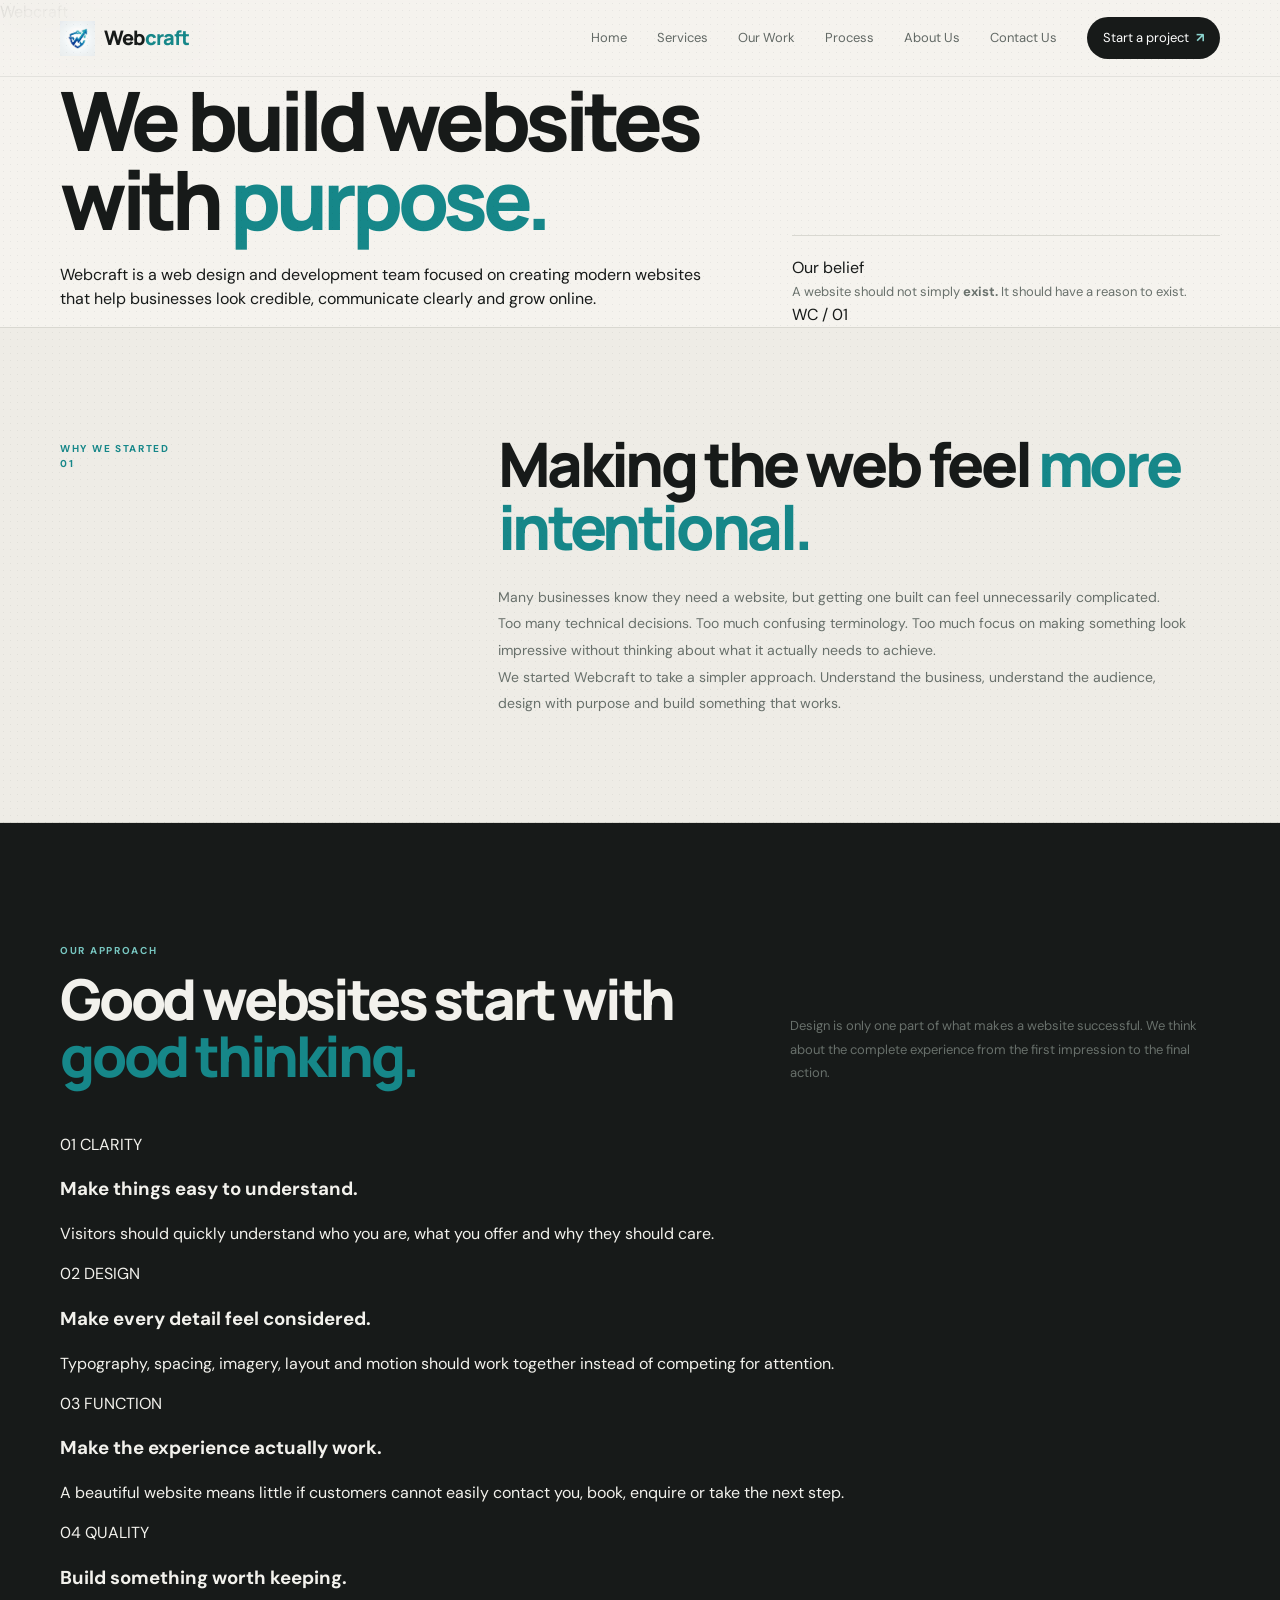
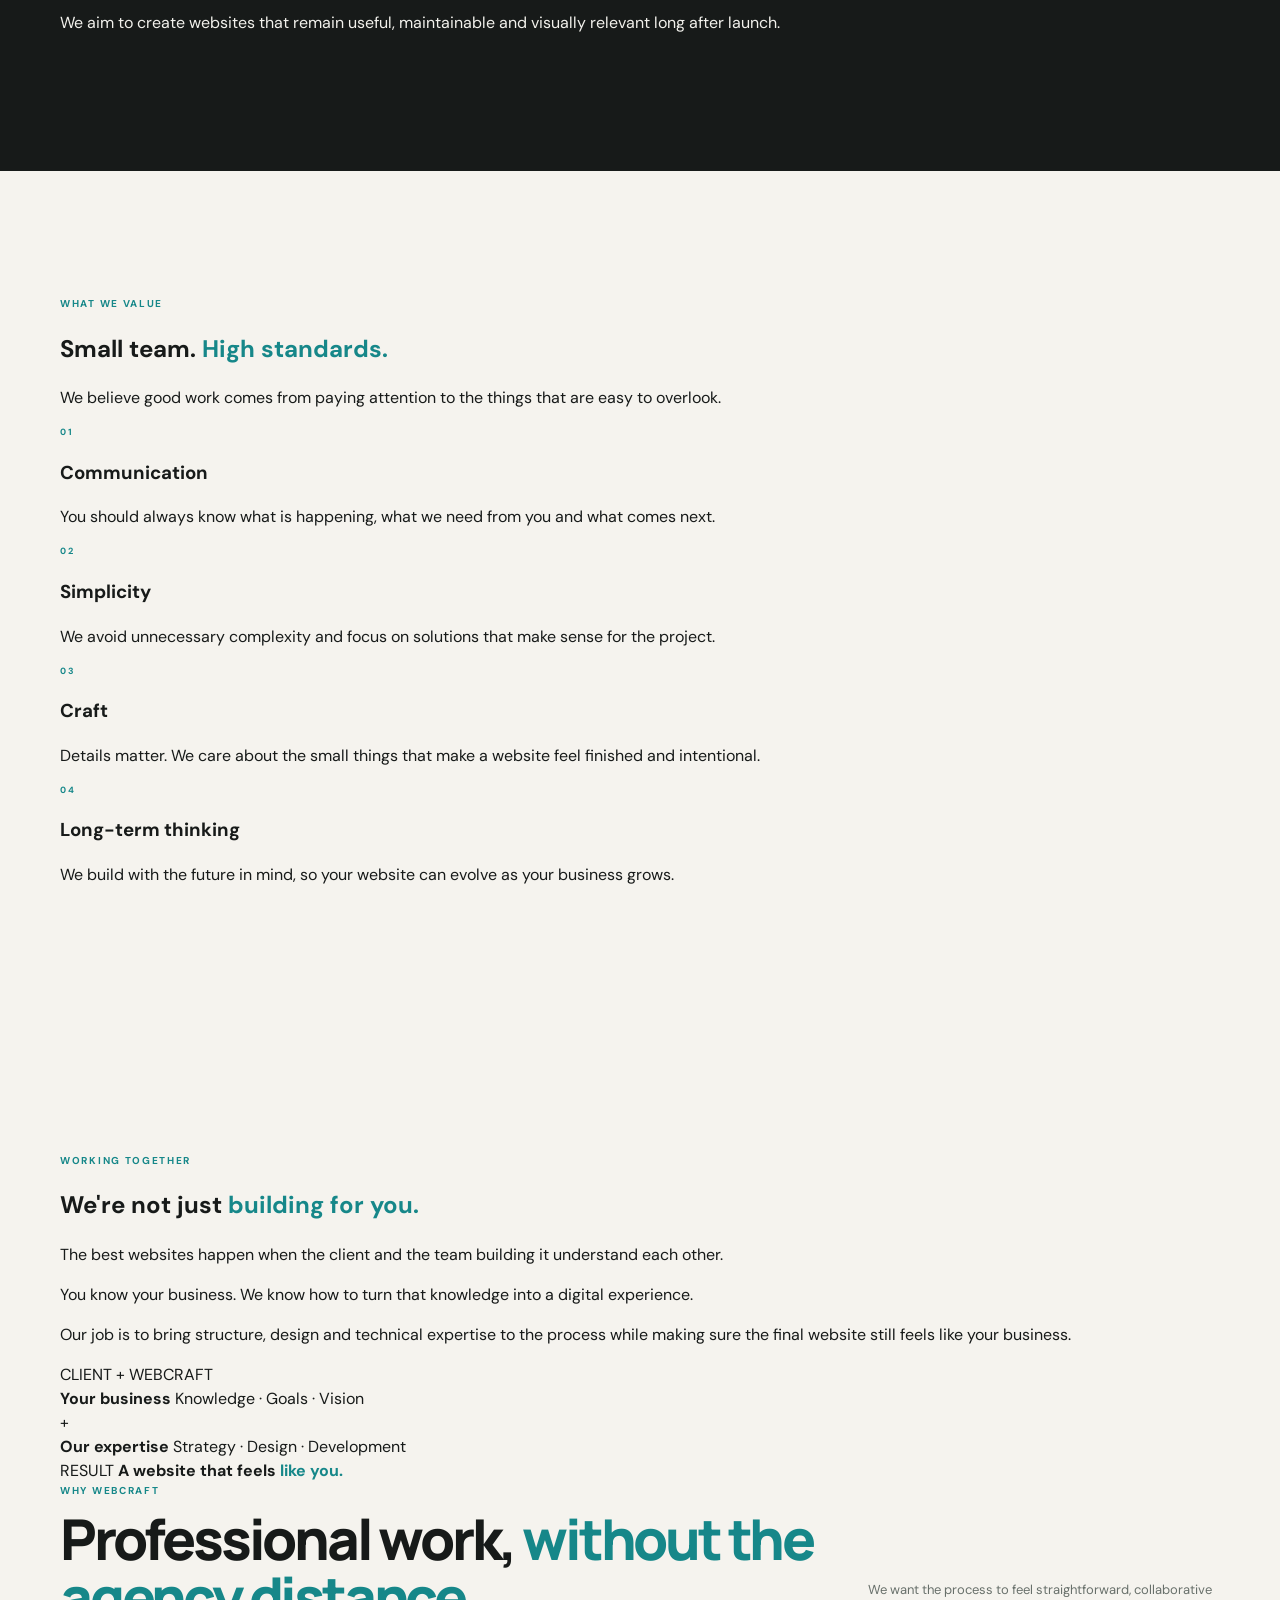
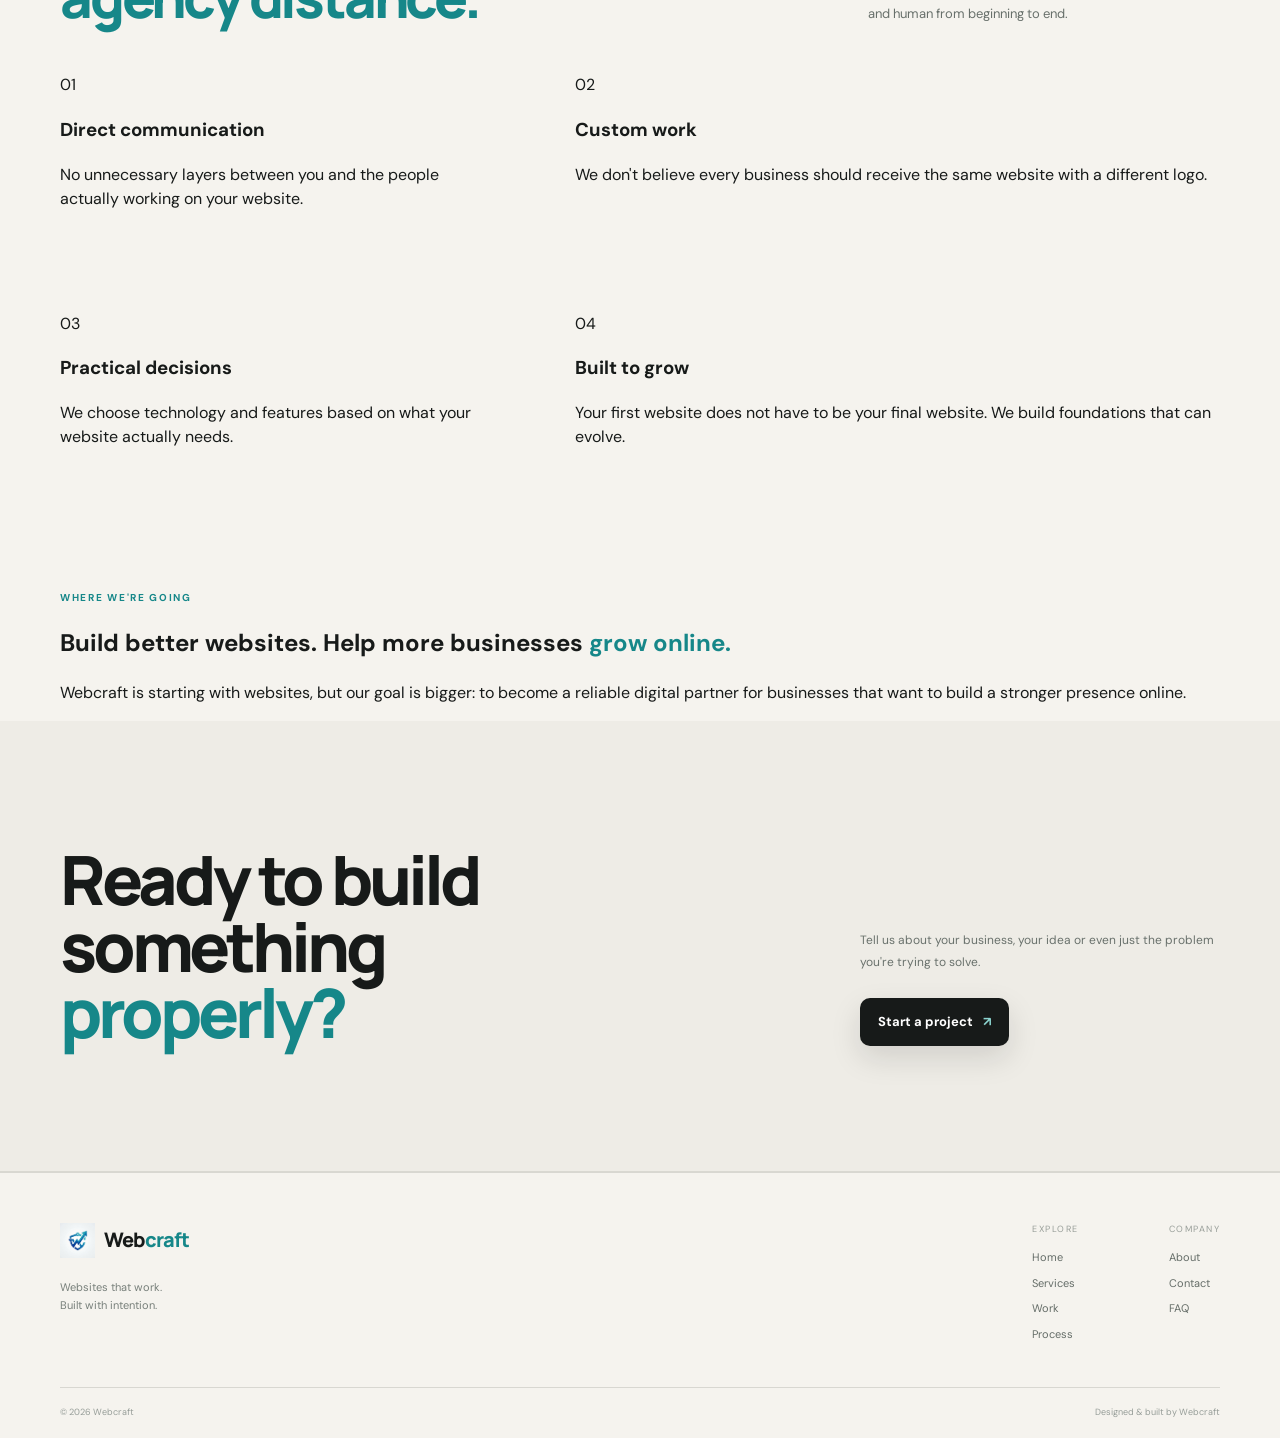
==== pages/about/about.html @ 021c6e33 "Update website pages" ====
<!DOCTYPE html>
<html lang="en">

<head>
  <meta charset="UTF-8">

  <meta
    name="viewport"
    content="width=device-width, initial-scale=1.0"
  >

  <meta
    name="description"
    content="Learn about Webcraft — a web design and development team creating modern, thoughtful and effective websites for businesses and brands."
  >
  <!-- Google tag (gtag.js) -->
<script async src="https://www.googletagmanager.com/gtag/js?id=G-W0EY0KVNQ7"></script>
<script>
  window.dataLayer = window.dataLayer || [];
  function gtag(){dataLayer.push(arguments);}
  gtag('js', new Date());

  gtag('config', 'G-W0EY0KVNQ7');
</script>

  <title>About — Webcraft</title>

  <!-- Fonts -->
  <link rel="preconnect" href="https://fonts.googleapis.com">
  <link rel="preconnect" href="https://fonts.gstatic.com" crossorigin>

  <link
    href="https://fonts.googleapis.com/css2?family=DM+Sans:wght@400;500;600;700&family=Manrope:wght@600;700;800&display=swap"
    rel="stylesheet"
  >

  <!-- Shared styles -->
  <link rel="stylesheet" href="/../css/styles.css">

  <!-- Page styles -->
  <link rel="stylesheet" href="/../css/pages.css">
  <link rel="stylesheet" href="/../css/styles.css">
  <link rel="stylesheet" href="/../css/about.css">

</head>


<body>


  <!-- =====================================================
       LOADER
  ====================================================== -->

  <div
    class="site-loader"
    id="loader"
    aria-hidden="true"
  >

    <div class="loader-grid" aria-hidden="true">
      <i></i>
      <i></i>
      <i></i>
      <i></i>
      <i></i>
      <i></i>
      <i></i>
      <i></i>
      <i></i>
    </div>

    <div class="loader-brand">
      <span>Webcraft</span>
    </div>

  </div>


  <!-- =====================================================
       NAVIGATION
  ====================================================== -->

  <header class="nav-wrap">

    <nav
      class="nav container"
      aria-label="Main navigation"
    >

      <a
        href="/../index.html"
        class="brand"
        aria-label="Webcraft home"
      >

        <img
          src="/../assets/logo/logo.png"
          alt=""
        >

        <span>
          Web<span>craft</span>
        </span>

      </a>


      <button
        class="menu-toggle"
        type="button"
        aria-label="Open navigation"
        aria-expanded="false"
        aria-controls="navLinks"
      >

        <span></span>
        <span></span>
        <span></span>

      </button>


      <div
        class="nav-links"
        id="navLinks"
      >

        <a href="/../index.html">
          Home
        </a>

        <a href="/../pages/services/services.html">
          Services
        </a>

        <a href="/../pages/work/work.html">
          Our Work
        </a>

        <a href="/../pages/process/process.html">
          Process
        </a>

        <a
          href="/../pages/about/about.html"
          aria-current="page"
        >
          About Us
        </a>
        
        <a href="/../pages/contact/contact.html">
          Contact Us
        </a>
        <a
          href="/../pages/contact/contact.html"
          class="nav-cta"
        >
          Start a project <b>↗</b>
        </a>

      </div>

    </nav>

  </header>


  <main>


    <!-- ===================================================
         ABOUT HERO
    ==================================================== -->

    <section class="about-page-hero">

      <div class="container about-hero-grid">


        <div class="about-hero-copy reveal">

          <span class="eyebrow">
            <span></span>
            About Webcraft
          </span>

          <h1>
            We build websites
            with <em>purpose.</em>
          </h1>

          <p>
            Webcraft is a web design and development team focused
            on creating modern websites that help businesses look
            credible, communicate clearly and grow online.
          </p>

        </div>


        <div class="about-hero-side reveal">

          <span class="about-side-label">
            Our belief
          </span>

          <p>
            A website should not simply
            <strong>exist.</strong>
            It should have a reason to exist.
          </p>

          <span class="about-side-mark">
            WC / 01
          </span>

        </div>

      </div>

    </section>


    <!-- ===================================================
         INTRODUCTION
    ==================================================== -->

    <section class="about-intro">

      <div class="container about-intro-grid">


        <div class="about-intro-label reveal">

          <span class="section-kicker">
            Why we started
          </span>

          <span class="about-intro-number">
            01
          </span>

        </div>


        <div class="about-intro-content reveal">

          <h2>
            Making the web feel
            <em>more intentional.</em>
          </h2>

          <p>
            Many businesses know they need a website, but getting
            one built can feel unnecessarily complicated.
          </p>

          <p>
            Too many technical decisions. Too much confusing
            terminology. Too much focus on making something look
            impressive without thinking about what it actually
            needs to achieve.
          </p>

          <p>
            We started Webcraft to take a simpler approach.
            Understand the business, understand the audience,
            design with purpose and build something that works.
          </p>

        </div>

      </div>

    </section>


    <!-- ===================================================
         APPROACH
    ==================================================== -->

    <section class="about-approach section">

      <div class="container">


        <div class="section-heading reveal">

          <div>

            <span class="section-kicker">
              Our approach
            </span>

            <h2>
              Good websites
              start with <em>good thinking.</em>
            </h2>

          </div>

          <p>
            Design is only one part of what makes a website
            successful. We think about the complete experience
            from the first impression to the final action.
          </p>

        </div>


        <div class="about-principles">


          <!-- PRINCIPLE 01 -->

          <article class="about-principle reveal">

            <div class="about-principle-top">

              <span>
                01
              </span>

              <span>
                CLARITY
              </span>

            </div>

            <h3>
              Make things easy to understand.
            </h3>

            <p>
              Visitors should quickly understand who you are,
              what you offer and why they should care.
            </p>

          </article>


          <!-- PRINCIPLE 02 -->

          <article class="about-principle reveal">

            <div class="about-principle-top">

              <span>
                02
              </span>

              <span>
                DESIGN
              </span>

            </div>

            <h3>
              Make every detail feel considered.
            </h3>

            <p>
              Typography, spacing, imagery, layout and motion
              should work together instead of competing for attention.
            </p>

          </article>


          <!-- PRINCIPLE 03 -->

          <article class="about-principle reveal">

            <div class="about-principle-top">

              <span>
                03
              </span>

              <span>
                FUNCTION
              </span>

            </div>

            <h3>
              Make the experience actually work.
            </h3>

            <p>
              A beautiful website means little if customers
              cannot easily contact you, book, enquire or take
              the next step.
            </p>

          </article>


          <!-- PRINCIPLE 04 -->

          <article class="about-principle reveal">

            <div class="about-principle-top">

              <span>
                04
              </span>

              <span>
                QUALITY
              </span>

            </div>

            <h3>
              Build something worth keeping.
            </h3>

            <p>
              We aim to create websites that remain useful,
              maintainable and visually relevant long after launch.
            </p>

          </article>


        </div>

      </div>

    </section>


    <!-- ===================================================
         WHAT WE VALUE
    ==================================================== -->

    <section class="about-values">

      <div class="container">


        <div class="about-values-header reveal">

          <span class="section-kicker">
            What we value
          </span>

          <h2>
            Small team.
            <em>High standards.</em>
          </h2>

          <p>
            We believe good work comes from paying attention
            to the things that are easy to overlook.
          </p>

        </div>


        <div class="about-values-list">


          <article class="about-value reveal">

            <span class="about-value-number">
              01
            </span>

            <div>

              <h3>
                Communication
              </h3>

              <p>
                You should always know what is happening,
                what we need from you and what comes next.
              </p>

            </div>

          </article>


          <article class="about-value reveal">

            <span class="about-value-number">
              02
            </span>

            <div>

              <h3>
                Simplicity
              </h3>

              <p>
                We avoid unnecessary complexity and focus on
                solutions that make sense for the project.
              </p>

            </div>

          </article>


          <article class="about-value reveal">

            <span class="about-value-number">
              03
            </span>

            <div>

              <h3>
                Craft
              </h3>

              <p>
                Details matter. We care about the small things
                that make a website feel finished and intentional.
              </p>

            </div>

          </article>


          <article class="about-value reveal">

            <span class="about-value-number">
              04
            </span>

            <div>

              <h3>
                Long-term thinking
              </h3>

              <p>
                We build with the future in mind, so your website
                can evolve as your business grows.
              </p>

            </div>

          </article>


        </div>

      </div>

    </section>


    <!-- ===================================================
         HOW WE WORK TOGETHER
    ==================================================== -->

    <section class="about-collaboration section">

      <div class="container">


        <div class="about-collaboration-grid">


          <div class="about-collaboration-copy reveal">

            <span class="section-kicker">
              Working together
            </span>

            <h2>
              We're not just
              <em>building for you.</em>
            </h2>

            <p>
              The best websites happen when the client and the
              team building it understand each other.
            </p>

            <p>
              You know your business. We know how to turn that
              knowledge into a digital experience.
            </p>

            <p>
              Our job is to bring structure, design and technical
              expertise to the process while making sure the
              final website still feels like your business.
            </p>

          </div>


          <div class="about-collaboration-card reveal">

            <span class="about-card-label">
              CLIENT + WEBCRAFT
            </span>

            <div class="collaboration-diagram">

              <div class="collaboration-node">
                <strong>
                  Your
                  business
                </strong>

                <span>
                  Knowledge · Goals · Vision
                </span>
              </div>


              <div class="collaboration-line">
                <span>+</span>
              </div>


              <div class="collaboration-node">
                <strong>
                  Our
                  expertise
                </strong>

                <span>
                  Strategy · Design · Development
                </span>
              </div>

            </div>


            <div class="collaboration-result">

              <span>
                RESULT
              </span>

              <strong>
                A website that feels
                <em>like you.</em>
              </strong>

            </div>

          </div>

        </div>

      </div>

    </section>


    <!-- ===================================================
         WHY WEBCRAFT
    ==================================================== -->

    <section class="about-why">

      <div class="container">


        <div class="section-heading reveal">

          <div>

            <span class="section-kicker">
              Why Webcraft
            </span>

            <h2>
              Professional work,
              <em>without the agency distance.</em>
            </h2>

          </div>

          <p>
            We want the process to feel straightforward,
            collaborative and human from beginning to end.
          </p>

        </div>


        <div class="about-difference-grid">


          <article class="difference-card reveal">

            <span>
              01
            </span>

            <h3>
              Direct communication
            </h3>

            <p>
              No unnecessary layers between you and the people
              actually working on your website.
            </p>

          </article>


          <article class="difference-card reveal">

            <span>
              02
            </span>

            <h3>
              Custom work
            </h3>

            <p>
              We don't believe every business should receive
              the same website with a different logo.
            </p>

          </article>


          <article class="difference-card reveal">

            <span>
              03
            </span>

            <h3>
              Practical decisions
            </h3>

            <p>
              We choose technology and features based on what
              your website actually needs.
            </p>

          </article>


          <article class="difference-card reveal">

            <span>
              04
            </span>

            <h3>
              Built to grow
            </h3>

            <p>
              Your first website does not have to be your final
              website. We build foundations that can evolve.
            </p>

          </article>


        </div>

      </div>

    </section>


    <!-- ===================================================
         VISION
    ==================================================== -->

    <section class="about-vision section">

      <div class="container about-vision-inner reveal">

        <span class="section-kicker">
          Where we're going
        </span>

        <h2>
          Build better websites.
          Help more businesses
          <em>grow online.</em>
        </h2>

        <p>
          Webcraft is starting with websites, but our goal is
          bigger: to become a reliable digital partner for
          businesses that want to build a stronger presence online.
        </p>

      </div>

    </section>


    <!-- ===================================================
         CTA
    ==================================================== -->

    <section class="page-cta">

      <div class="container page-cta-inner">


        <h2 class="reveal">
          Ready to build something
          <em>properly?</em>
        </h2>


        <div class="page-cta-copy reveal">

          <p>
            Tell us about your business, your idea or even
            just the problem you're trying to solve.
          </p>

          <a
            href="/../pages/contact/contact.html"
            class="btn btn-dark magnetic"
          >
            Start a project
            <span>↗</span>
          </a>

        </div>

      </div>

    </section>


  </main>


  <!-- =====================================================
       FOOTER
  ====================================================== -->

  <footer class="footer">

    <div class="container">


      <div class="footer-main">


        <div>

          <a
            href="/../index.html"
            class="brand"
          >

            <img
              src="/../assets/logo/logo.png"
              alt=""
            >

            <span>
              Web<span>craft</span>
            </span>

          </a>

          <p>
            Websites that work.
            <br>
            Built with intention.
          </p>

        </div>


        <div class="footer-links">


          <div>

            <span>
              Explore
            </span>

            <a href="/../index.html">
              Home
            </a>

            <a href="/../pages/services/services.html">
              Services
            </a>

            <a href="/../pages/work/work.html">
              Work
            </a>

            <a href="/../pages/process/process.html">
              Process
            </a>

          </div>


          <div>

            <span>
              Company
            </span>

            <a
              href="/../pages/about/about.html"
            >
              About
            </a>

            <a
              href="/../pages/contact/contact.html"
            >
              Contact
            </a>

            <a
              href="/../pages/faq/faq.html"
            >
              FAQ
            </a>

          </div>


        </div>

      </div>


      <div class="footer-bottom">

        <span>
          © <span id="year"></span> Webcraft
        </span>

        <span>
          Designed & built by Webcraft
        </span>

      </div>

    </div>

  </footer>


  <!-- =====================================================
       JAVASCRIPT
  ====================================================== -->

  <script src="/../js/main.js"></script>
   <!-- Cloudflare Web Analytics --><script type='module' src='https://static.cloudflareinsights.com/beacon.min.js' data-cf-beacon='{"token": "63a4262f47704f2aa8d74ef2e0de4230"}'></script><!-- End Cloudflare Web Analytics -->

</body>

</html>
---- css/styles.css ----
/* =========================================================
   WEBCRAFT
   Global + Homepage Styles
   ========================================================= */


/* =========================================================
   DESIGN TOKENS
========================================================= */

:root {
  --bg: #f5f3ee;
  --bg-soft: #eeece6;

  --surface: #ffffff;
  --surface-soft: #faf9f6;

  --ink: #171a19;
  --ink-soft: #4f5753;

  --muted: #737b76;
  --muted-light: #929994;

  --line: #d9d8d1;
  --line-dark: #3f4642;

  --accent: #168789;
  --accent-light: #8bd4cf;
  --accent-soft: #eaf5f3;

  --danger: #b44848;

  --radius-sm: 8px;
  --radius-md: 14px;
  --radius-lg: 20px;

  --shadow-sm:
    0 8px 25px rgba(23, 26, 25, 0.06);

  --shadow-md:
    0 20px 55px rgba(23, 26, 25, 0.09);

  --shadow-lg:
    0 30px 90px rgba(23, 26, 25, 0.15);

  --container: 1160px;
  --nav-height: 76px;
}


/* =========================================================
   RESET
========================================================= */

*,
*::before,
*::after {
  box-sizing: border-box;
}

html {
  scroll-behavior: smooth;
  scroll-padding-top: 90px;
}

body {
  min-height: 100vh;
  margin: 0;

  overflow-x: hidden;

  background: var(--bg);
  color: var(--ink);

  font-family: "DM Sans", sans-serif;
  line-height: 1.5;
}

body::before {
  content: "";

  position: fixed;
  inset: 0;

  z-index: 999;

  pointer-events: none;

  opacity: 0.06;

  background-image:
    radial-gradient(
      var(--ink) 0.5px,
      transparent 0.5px
    );

  background-size: 7px 7px;
}

img {
  display: block;
  max-width: 100%;
}

button,
input,
textarea,
select {
  font: inherit;
}

button {
  color: inherit;
}

a {
  color: inherit;
}

::selection {
  background: var(--accent);
  color: #ffffff;
}


/* =========================================================
   ACCESSIBILITY
========================================================= */

:focus-visible {
  outline: 2px solid var(--accent);
  outline-offset: 3px;
}

@media (prefers-reduced-motion: reduce) {
  html {
    scroll-behavior: auto;
  }

  *,
  *::before,
  *::after {
    animation-duration: 0.01ms !important;
    animation-iteration-count: 1 !important;
    transition-duration: 0.01ms !important;
    scroll-behavior: auto !important;
  }

  .reveal {
    opacity: 1 !important;
    transform: none !important;
  }
}


/* =========================================================
   GLOBAL UTILITIES
========================================================= */

.container {
  width: min(
    var(--container),
    calc(100% - 48px)
  );

  margin-inline: auto;
}

.section {
  padding-top: 125px;
}

.section-kicker,
.micro-label {
  display: block;

  font-size: 10px;
  font-weight: 700;
  letter-spacing: 1.7px;

  text-transform: uppercase;
}

.section-kicker,
.micro-label {
  color: var(--accent);
}

em {
  color: var(--accent);
  font-style: normal;
}


/* =========================================================
   BRAND
========================================================= */

.brand {
  display: inline-flex;
  align-items: center;

  gap: 9px;

  color: var(--ink);

  text-decoration: none;

  font-family: "Manrope", sans-serif;
  font-size: 20px;
  font-weight: 800;

  letter-spacing: -0.8px;
}

.brand img {
  width: 35px;
  height: 35px;

  object-fit: contain;
}

.brand > span > span {
  color: var(--accent);
}


/* =========================================================
   BUTTONS
========================================================= */

.btn {
  display: inline-flex;
  align-items: center;
  justify-content: center;

  gap: 10px;

  min-height: 48px;

  padding: 13px 18px;

  border: 0;
  border-radius: 10px;

  text-decoration: none;

  font-size: 13px;
  font-weight: 700;

  cursor: pointer;

  transition:
    transform 0.2s ease,
    box-shadow 0.2s ease,
    background-color 0.2s ease,
    opacity 0.2s ease;
}

.btn span {
  color: var(--accent-light);
}

.btn-dark {
  background: var(--ink);
  color: #ffffff;

  box-shadow:
    0 12px 30px rgba(23, 26, 25, 0.13);
}

.btn-dark:hover {
  transform: translateY(-2px);

  box-shadow:
    0 17px 35px rgba(23, 26, 25, 0.18);
}

.btn-dark:active {
  transform: translateY(0);
}

.btn:disabled {
  opacity: 0.65;
  cursor: wait;
}


/* =========================================================
   TEXT LINK
========================================================= */

.text-link {
  display: inline-flex;
  align-items: center;

  color: #454b48;

  text-decoration: none;

  font-size: 13px;
  font-weight: 600;

  border-bottom:
    1px solid #bbbdb7;

  padding-bottom: 4px;

  transition:
    color 0.2s ease,
    border-color 0.2s ease;
}

.text-link:hover {
  color: var(--accent);

  border-color:
    var(--accent);
}

.text-link span {
  margin-left: 7px;
}


/* =========================================================
   NAVIGATION
========================================================= */

.nav-wrap {
  position: fixed;

  top: 0;
  left: 0;

  z-index: 100;

  width: 100%;

  background:
    rgba(245, 243, 238, 0.86);

  border-bottom:
    1px solid rgba(23, 26, 25, 0.08);

  backdrop-filter: blur(18px);
  -webkit-backdrop-filter: blur(18px);
}

.nav {
  height: var(--nav-height);

  display: flex;
  align-items: center;
  justify-content: space-between;
}

.nav-links {
  display: flex;
  align-items: center;

  gap: 30px;
}

.nav-links a {
  position: relative;

  color: #626965;

  text-decoration: none;

  font-size: 13px;

  transition:
    color 0.2s ease;
}

.nav-links a:not(.nav-cta)::after {
  content: "";

  position: absolute;

  left: 0;
  bottom: -5px;

  width: 0;
  height: 1px;

  background: var(--accent);

  transition:
    width 0.2s ease;
}

.nav-links a:not(.nav-cta):hover {
  color: var(--ink);
}

.nav-links a:not(.nav-cta):hover::after {
  width: 100%;
}

.nav-cta {
  padding: 11px 16px;

  border-radius: 999px;

  background: var(--ink);
  color: #ffffff !important;
}

.nav-cta b {
  margin-left: 4px;

  color: var(--accent-light);
}


/* =========================================================
   MOBILE MENU
========================================================= */

.menu-toggle {
  display: none;

  width: 42px;
  height: 42px;

  padding: 0;

  border:
    1px solid var(--line);

  border-radius: 9px;

  background: transparent;

  cursor: pointer;
}

.menu-toggle span {
  display: block;

  width: 20px;
  height: 2px;

  margin: 5px auto;

  background: var(--ink);

  transition:
    transform 0.2s ease,
    opacity 0.2s ease;
}


/* =========================================================
   HOMEPAGE HERO
========================================================= */

.hero {
  min-height: 790px;

  padding-top: 155px;
  padding-bottom: 95px;

  display: grid;

  grid-template-columns:
    1.04fr 0.96fr;

  align-items: center;

  gap: 80px;
}


/* =========================================================
   HERO COPY
========================================================= */

.eyebrow {
  display: inline-flex;
  align-items: center;

  gap: 9px;

  padding: 8px 11px;

  border:
    1px solid #d8d6cf;

  border-radius: 999px;

  color: #69706c;

  font-size: 10px;
  font-weight: 700;
  letter-spacing: 1.2px;

  text-transform: uppercase;
}

.eyebrow > span {
  width: 6px;
  height: 6px;

  flex: 0 0 auto;

  border-radius: 50%;

  background: var(--accent);

  box-shadow:
    0 0 0 4px
    rgba(22, 135, 137, 0.08);
}

.hero h1 {
  max-width: 760px;

  margin: 23px 0;

  font-family: "Manrope", sans-serif;

  font-size:
    clamp(48px, 6.1vw, 79px);

  font-weight: 800;

  line-height: 0.98;

  letter-spacing: -5px;
}

.hero-text {
  max-width: 620px;

  margin: 0;

  color: #606864;

  font-size: 16px;

  line-height: 1.8;
}

.hero-actions {
  display: flex;
  align-items: center;

  gap: 24px;

  margin-top: 31px;
}

.hero-meta {
  display: flex;
  flex-wrap: wrap;

  gap: 25px;

  margin-top: 45px;

  padding-top: 17px;

  border-top:
    1px solid var(--line);

  color: #767d78;

  font-size: 10px;
}

.hero-meta b {
  margin-right: 5px;

  color: var(--accent);
}


/* =========================================================
   HOMEPAGE HERO VISUAL
========================================================= */

.hero-tool {
  position: relative;
}

.tool-window {
  overflow: hidden;

  background: var(--surface);

  border:
    1px solid #dadbd6;

  border-radius:
    var(--radius-lg);

  box-shadow:
    var(--shadow-lg);
}

.window-bar {
  height: 44px;

  display: grid;

  grid-template-columns:
    1fr 2fr 1fr;

  align-items: center;

  padding: 0 16px;

  border-bottom:
    1px solid #e5e5e1;

  color: #929994;

  font-size: 9px;
  letter-spacing: 1.3px;

  text-transform: uppercase;
}

.window-bar > span:nth-child(2) {
  text-align: center;
}

.window-bar > span:last-child {
  text-align: right;
}

.window-dots {
  display: flex;

  gap: 5px;
}

.window-dots i {
  width: 6px;
  height: 6px;

  border-radius: 50%;

  background: #d5d7d2;
}

.tool-body {
  padding: 34px;
}

.tool-intro h2 {
  margin: 12px 0 9px;

  font-family: "Manrope", sans-serif;

  font-size: 32px;
  font-weight: 700;

  line-height: 1.02;

  letter-spacing: -1.6px;
}

.tool-intro p {
  max-width: 360px;

  margin: 0;

  color: var(--muted);

  font-size: 12px;
}

.goal-grid {
  display: grid;

  grid-template-columns:
    1fr 1fr;

  gap: 9px;

  margin-top: 27px;
}

.goal {
  position: relative;

  min-height: 100px;

  padding: 14px;

  text-align: left;

  background:
    var(--surface-soft);

  border:
    1px solid #e2e2dc;

  border-radius: 10px;

  cursor: pointer;

  transition:
    transform 0.2s ease,
    border-color 0.2s ease,
    background-color 0.2s ease;
}

.goal:hover {
  transform: translateY(-2px);

  border-color:
    #9dc5c2;
}

.goal.active {
  background:
    var(--accent-soft);

  border-color:
    #71b7b2;
}

.goal span,
.goal small {
  display: block;

  color: #8b938e;

  font-size: 9px;
}

.goal strong {
  display: block;

  margin: 10px 0 3px;

  font-size: 12px;
}

.goal.active strong {
  color: #116f71;
}

.tool-footer {
  display: flex;
  align-items: center;
  justify-content: space-between;

  gap: 20px;

  margin-top: 18px;

  padding-top: 17px;

  border-top:
    1px solid #e5e5e1;

  color: #727a75;

  font-size: 10px;
}

.tool-footer a {
  color: var(--ink);

  text-decoration: none;

  font-weight: 700;

  transition:
    color 0.2s ease;
}

.tool-footer a:hover {
  color: var(--accent);
}

.hero-note {
  position: absolute;

  right: -35px;
  bottom: 38px;

  padding: 10px 13px;

  background: var(--ink);
  color: #e8e9e4;

  border-radius: 9px;

  font-size: 10px;

  box-shadow:
    0 12px 25px
    rgba(0, 0, 0, 0.13);
}

.hero-note span {
  color: var(--accent-light);
}


/* =========================================================
   PROOF STRIP
========================================================= */

.proof-strip {
  border-block:
    1px solid #deddd7;

  background:
    var(--bg-soft);
}

.proof-inner {
  min-height: 54px;

  display: flex;
  align-items: center;
  justify-content: space-between;

  gap: 20px;

  color: #777e79;

  font-size: 9px;
  letter-spacing: 1.5px;

  text-transform: uppercase;
}

.proof-inner span:first-child {
  color: var(--ink);
  font-weight: 700;
}


/* =========================================================
   SECTION HEADINGS
========================================================= */

.section-heading {
  display: flex;
  align-items: end;
  justify-content: space-between;

  gap: 50px;

  margin-bottom: 48px;
}

.section-heading h2 {
  margin: 12px 0 0;

  font-family: "Manrope", sans-serif;

  font-size:
    clamp(37px, 4.4vw, 57px);

  font-weight: 800;

  line-height: 1.02;

  letter-spacing: -3.2px;
}

.section-heading > p {
  max-width: 430px;

  margin: 0;

  color: #68706b;

  font-size: 13px;

  line-height: 1.8;
}


/* =========================================================
   SERVICES PREVIEW
========================================================= */

.service-list {
  border-top:
    1px solid #d7d7d0;
}

.service-row {
  display: grid;

  grid-template-columns:
    65px 1fr 30px;

  align-items: center;

  gap: 20px;

  padding: 26px 4px;

  border-bottom:
    1px solid #d7d7d0;

  color: inherit;

  text-decoration: none;

  transition:
    padding 0.25s ease,
    background-color 0.25s ease;
}

.service-row:hover {
  padding-left: 13px;

  background:
    rgba(255, 255, 255, 0.4);
}

.service-index {
  color: var(--accent);

  font-size: 10px;
}

.service-row h3 {
  margin: 0 0 4px;

  font-family: "Manrope", sans-serif;

  font-size: 21px;
  font-weight: 700;

  letter-spacing: -0.5px;
}

.service-row p {
  margin: 0;

  color: #747b77;

  font-size: 12px;
}

.service-arrow {
  color: #7c8580;

  font-size: 18px;

  transition:
    transform 0.2s ease,
    color 0.2s ease;
}

.service-row:hover .service-arrow {
  transform:
    translate(3px, -3px);

  color: var(--accent);
}


/* =========================================================
   WORK PREVIEW
========================================================= */

.work-section {
  margin-top: 120px;

  padding: 120px 0;

  background: var(--ink);

  color: #f2f1ec;
}

.work-section .section-kicker {
  color: #78c7c1;
}

.work-section .section-heading > p {
  color: #9ba29e;
}

.portfolio-grid {
  display: grid;

  grid-template-columns:
    1.25fr 1fr;

  gap: 42px 18px;
}

.case-card {
  min-width: 0;
}

.case-card.featured {
  grid-row: span 2;
}

.case-visual {
  position: relative;

  height: 390px;

  overflow: hidden;

  display: block;

  border-radius: 15px;

  text-decoration: none;
}

.featured .case-visual {
  height: 610px;
}

.case-top {
  position: absolute;

  top: 17px;
  left: 18px;
  right: 18px;

  z-index: 2;

  display: flex;
  justify-content: space-between;

  font-size: 8px;
  letter-spacing: 1.5px;
}


/* =========================================================
   NORTHSTAR VISUAL
========================================================= */

.visual-paper {
  position: relative;

  background: #dfe5df;

  color: #1d2925;
}

.paper-layout {
  position: absolute;

  inset:
    65px 45px 35px;

  display: grid;

  grid-template-columns:
    65px 1fr;

  overflow: hidden;

  background: #f7f7f2;

  box-shadow:
    0 18px 40px
    rgba(0, 0, 0, 0.12);
}

.paper-sidebar {
  margin: 25px 20px;

  border-right:
    1px solid #cdd2cc;

  background:
    repeating-linear-gradient(
      to bottom,
      #d0d6d0 0 2px,
      transparent 2px 22px
    );
}

.paper-main {
  padding: 35px;
}

.paper-main small {
  color: #78837c;

  font-size: 8px;

  letter-spacing: 1.2px;
}

.paper-main h3 {
  margin: 18px 0;

  font-family: "Manrope", sans-serif;

  font-size: 52px;
  font-weight: 700;

  line-height: 0.9;

  letter-spacing: -3px;
}

.paper-main h3 i {
  color: #238b88;

  font-style: normal;
}

.paper-button {
  width: 85px;
  height: 25px;

  border-radius: 4px;

  background: #1d2925;
}


/* =========================================================
   FORMA VISUAL
========================================================= */

.visual-forma {
  position: relative;

  background: #e4ded3;

  color: #292725;
}

.forma-word {
  position: absolute;

  left: 30px;
  bottom: 38px;

  font-family: "Manrope", sans-serif;

  font-size: 55px;
  font-weight: 800;

  line-height: 0.82;

  letter-spacing: -4px;
}

.forma-word i {
  color: #7a7369;

  font-family: Georgia, serif;

  font-size: 42px;
  font-weight: 400;
}

.forma-line {
  position: absolute;

  left: 30px;
  right: 30px;
  top: 48%;

  height: 1px;

  background: #938b80;
}


/* =========================================================
   FORM VISUAL
========================================================= */

.visual-form {
  position: relative;

  background: #ddd8cf;

  color: #252925;
}

.product {
  position: absolute;

  width: 145px;
  height: 220px;

  left: 50%;
  top: 50%;

  transform:
    translate(-50%, -50%)
    rotate(7deg);

  border-radius:
    72px 72px 23px 23px;

  background: #263c37;

  box-shadow:
    20px 25px 45px
    rgba(0, 0, 0, 0.18);
}

.form-copy {
  position: absolute;

  left: 25px;
  bottom: 23px;

  font-size: 11px;

  letter-spacing: 2px;
}

.form-copy b {
  color: #3c7069;

  letter-spacing: 0;
}


/* =========================================================
   CASE INFORMATION
========================================================= */

.case-info {
  display: flex;
  align-items: center;
  justify-content: space-between;

  gap: 20px;

  padding: 13px 2px;
}

.case-info h3 {
  margin: 0 0 3px;

  font-family: "Manrope", sans-serif;

  font-size: 14px;
  font-weight: 700;
}

.case-info p {
  margin: 0;

  color: #8f9893;

  font-size: 10px;
}

.case-open {
  flex: 0 0 auto;

  padding: 0 0 3px;

  border: 0;

  border-bottom:
    1px solid #59615d;

  background: transparent;

  color: #cbd1ce;

  text-decoration: none;

  font-size: 10px;

  cursor: pointer;

  transition:
    color 0.2s ease,
    border-color 0.2s ease;
}

.case-open:hover {
  color: #ffffff;

  border-color:
    var(--accent);
}

.case-open span {
  margin-left: 6px;

  color: #7ac7c1;
}


/* =========================================================
   PROCESS PREVIEW
========================================================= */

.process {
  border-top:
    1px solid #d7d7d0;
}

.process-item {
  display: block;

  padding: 0 3px;

  border-bottom:
    1px solid #d7d7d0;

  color: inherit;

  text-decoration: none;

  transition:
    background-color 0.2s ease,
    padding-left 0.2s ease;
}

.process-item:hover {
  padding-left: 10px;

  background:
    rgba(255, 255, 255, 0.35);
}

.process-row {
  display: grid;

  grid-template-columns:
    65px 1fr 30px;

  align-items: center;

  padding: 24px 0;
}

.process-row span {
  color: var(--accent);

  font-size: 10px;
}

.process-row strong {
  font-family: "Manrope", sans-serif;

  font-size: 20px;
  font-weight: 700;
}

.process-row i {
  color: #858c87;

  font-size: 19px;

  font-style: normal;

  transition:
    transform 0.2s ease,
    color 0.2s ease;
}

.process-item:hover .process-row i {
  transform:
    translate(3px, -3px);

  color: var(--accent);
}


/* =========================================================
   ABOUT PREVIEW
========================================================= */

.about-section {
  margin-top: 120px;

  padding: 120px 0;

  background:
    var(--bg-soft);
}

.about-grid {
  display: grid;

  grid-template-columns:
    0.75fr 1.25fr;

  gap: 85px;

  align-items: start;
}

.about-statement {
  padding-top: 14px;

  border-top:
    1px solid #c9c9c1;
}

.about-statement > span {
  color: #7a817c;

  font-size: 9px;

  letter-spacing: 1.5px;
}

.about-statement strong {
  display: block;

  margin-top: 35px;

  font-family: "Manrope", sans-serif;

  font-size:
    clamp(48px, 5.2vw, 70px);

  font-weight: 800;

  line-height: 0.9;

  letter-spacing: -4px;
}

.about-statement em {
  color: var(--accent);
}

.about-copy h2 {
  margin: 13px 0 20px;

  font-family: "Manrope", sans-serif;

  font-size:
    clamp(37px, 4vw, 52px);

  font-weight: 800;

  line-height: 1.04;

  letter-spacing: -2.7px;
}

.about-copy > p {
  max-width: 670px;

  color: #626a65;

  font-size: 13px;

  line-height: 1.8;
}

.about-points {
  display: grid;

  grid-template-columns:
    1fr 1fr;

  gap: 11px;

  margin-top: 30px;
}

.about-points span {
  padding: 12px;

  border:
    1px solid #d0d0c9;

  border-radius: 7px;

  background:
    rgba(255, 255, 255, 0.35);

  color: #525b56;

  font-size: 11px;
}


/* =========================================================
   CONTACT CTA
========================================================= */

.contact-section {
  padding-bottom: 125px;
}

.contact-card {
  display: grid;

  grid-template-columns:
    0.9fr 1.1fr;

  gap: 70px;

  padding: 55px;

  background:
    var(--surface);

  border:
    1px solid #d6d6cf;

  border-radius: 18px;

  box-shadow:
    var(--shadow-md);
}

.contact-copy h2 {
  margin: 14px 0 19px;

  font-family: "Manrope", sans-serif;

  font-size:
    clamp(39px, 4.6vw, 58px);

  font-weight: 800;

  line-height: 1;

  letter-spacing: -3px;
}

.contact-copy > p {
  color: #737b76;

  font-size: 13px;

  line-height: 1.7;
}


/* =========================================================
   FOOTER
========================================================= */

.footer {
  padding-top: 50px;

  border-top:
    1px solid #d8d7d1;
}

.footer-main {
  display: flex;

  justify-content: space-between;

  gap: 60px;

  padding-bottom: 45px;
}

.footer-main p {
  margin-top: 14px;

  color: #777f7a;

  font-size: 11px;

  line-height: 1.6;
}

.footer-links {
  display: flex;

  gap: 90px;
}

.footer-links > div {
  display: flex;

  flex-direction: column;

  gap: 9px;
}

.footer-links > div > span {
  margin-bottom: 4px;

  color: #989e99;

  font-size: 9px;

  letter-spacing: 1.5px;

  text-transform: uppercase;
}

.footer-links a,
.footer-links button {
  padding: 0;

  border: 0;

  background: transparent;

  color: #656d68;

  text-decoration: none;

  font-family:
    "DM Sans", sans-serif;

  font-size: 11px;

  text-align: left;

  cursor: pointer;

  transition:
    color 0.2s ease;
}

.footer-links a:hover,
.footer-links button:hover {
  color: var(--accent);
}

.footer-bottom {
  display: flex;

  justify-content: space-between;

  gap: 20px;

  padding: 18px 0;

  border-top:
    1px solid #d8d7d1;

  color: #969d98;

  font-size: 9px;
}


/* =========================================================
   SCROLL REVEAL
========================================================= */

.reveal {
  opacity: 0;

  transform:
    translateY(18px);

  transition:
    opacity 0.65s ease,
    transform 0.65s ease;
}

.reveal.visible {
  opacity: 1;

  transform: none;
}


/* =========================================================
   TABLET
========================================================= */

@media (max-width: 900px) {

  /* HERO */

  .hero {
    grid-template-columns: 1fr;

    padding-top: 125px;

    gap: 55px;
  }

  .hero-tool {
    width: 100%;

    max-width: 680px;
  }

  .hero-note {
    right: 10px;
  }


  /* WORK */

  .portfolio-grid {
    grid-template-columns: 1fr;
  }

  .case-card.featured {
    grid-row: auto;
  }

  .featured .case-visual,
  .case-visual {
    height: 440px;
  }


  /* ABOUT */

  .about-grid {
    grid-template-columns: 1fr;

    gap: 55px;
  }

  .about-statement strong {
    margin-top: 25px;
  }


  /* CONTACT */

  .contact-card {
    grid-template-columns: 1fr;

    gap: 45px;

    padding: 38px;
  }
}


/* =========================================================
   MOBILE
========================================================= */

@media (max-width: 700px) {

  .container {
    width:
      calc(100% - 32px);
  }


  /* NAVIGATION */

  .nav {
    height: 68px;
  }

  .menu-toggle {
    display: block;
  }

  .nav-links {
    position: absolute;

    top: 67px;
    left: 16px;
    right: 16px;

    display: flex;

    flex-direction: column;

    align-items: stretch;

    gap: 3px;

    padding: 12px;

    background: #ffffff;

    border:
      1px solid #dddcd6;

    border-radius: 13px;

    box-shadow:
      0 20px 45px
      rgba(0, 0, 0, 0.12);

    opacity: 0;

    visibility: hidden;

    transform:
      translateY(-7px);

    transition:
      opacity 0.2s ease,
      visibility 0.2s ease,
      transform 0.2s ease;
  }

  .nav-links.open {
    opacity: 1;

    visibility: visible;

    transform: none;
  }

  .nav-links a {
    padding: 10px;
  }

  .nav-cta {
    margin-top: 5px;

    text-align: center;
  }


  /* HERO */

  .hero {
    min-height: auto;

    padding-top: 110px;
    padding-bottom: 70px;
  }

  .hero h1 {
    margin-top: 20px;

    font-size: 46px;

    letter-spacing: -3px;
  }

  .hero-text {
    font-size: 14px;
  }

  .hero-actions {
    flex-direction: column;

    align-items: flex-start;

    gap: 18px;
  }

  .hero-meta {
    gap: 11px;
  }

  .hero-note {
    right: 5px;

    bottom: 24px;

    font-size: 9px;
  }


  /* HERO TOOL */

  .tool-body {
    padding: 23px;
  }

  .tool-intro h2 {
    font-size: 28px;
  }

  .goal-grid {
    grid-template-columns: 1fr;
  }


  /* PROOF */

  .proof-inner {
    justify-content: flex-start;

    overflow-x: auto;

    padding-block: 15px;

    white-space: nowrap;

    scrollbar-width: none;
  }

  .proof-inner::-webkit-scrollbar {
    display: none;
  }


  /* SECTIONS */

  .section {
    padding-top: 90px;
  }

  .section-heading {
    flex-direction: column;

    align-items: flex-start;

    gap: 25px;
  }

  .section-heading h2 {
    letter-spacing: -2px;
  }

  .section-heading > p {
    font-size: 12px;
  }


  /* SERVICES */

  .service-row {
    grid-template-columns:
      35px 1fr 20px;

    gap: 12px;

    padding-block: 22px;
  }

  .service-row h3 {
    font-size: 18px;
  }

  .service-row p {
    font-size: 11px;

    line-height: 1.6;
  }


  /* WORK */

  .work-section {
    margin-top: 80px;

    padding: 90px 0;
  }

  .featured .case-visual,
  .case-visual {
    height: 360px;
  }

  .paper-layout {
    inset:
      60px 22px 22px;
  }

  .paper-main {
    padding: 25px;
  }

  .paper-main h3 {
    font-size: 39px;
  }

  .forma-word {
    font-size: 43px;

    letter-spacing: -3px;
  }

  .forma-word i {
    font-size: 34px;
  }


  /* PROCESS */

  .process-row {
    grid-template-columns:
      40px 1fr 25px;
  }

  .process-row strong {
    font-size: 18px;
  }


  /* ABOUT */

  .about-section {
    margin-top: 80px;

    padding: 90px 0;
  }

  .about-points {
    grid-template-columns: 1fr;
  }

  .about-copy h2 {
    letter-spacing: -2px;
  }


  /* CONTACT */

  .contact-section {
    padding-bottom: 90px;
  }

  .contact-card {
    padding: 25px;

    border-radius: 14px;
  }

  .contact-copy h2 {
    letter-spacing: -2px;
  }


  /* FOOTER */

  .footer-main {
    flex-direction: column;

    gap: 35px;
  }

  .footer-links {
    gap: 55px;
  }

  .footer-bottom {
    flex-direction: column;

    gap: 8px;
  }
}


/* =========================================================
   SMALL PHONES
========================================================= */

@media (max-width: 420px) {

  .container {
    width:
      calc(100% - 24px);
  }

  .brand {
    font-size: 18px;
  }

  .brand img {
    width: 31px;
    height: 31px;
  }

  .hero h1 {
    font-size: 40px;

    letter-spacing: -2.5px;
  }

  .eyebrow {
    font-size: 8px;
  }

  .tool-body {
    padding: 19px;
  }

  .goal {
    min-height: 90px;
  }

  .section-heading h2 {
    font-size: 35px;
  }

  .featured .case-visual,
  .case-visual {
    height: 320px;
  }

  .paper-main h3 {
    font-size: 34px;
  }

  .product {
    width: 115px;
    height: 180px;
  }

  .contact-card {
    padding: 20px;
  }

  .footer-links {
    gap: 35px;
  }
}
---- css/pages.css ----
/* =========================================================
WEBCRAFT
Dedicated Page Styles
Services / Work / Process / About / Contact
========================================================= */



/* =========================================================
   WEBCRAFT
   PROCESS PAGE
   Page-specific styles
========================================================= */


/* =========================================================
   PROCESS HERO
========================================================= */

.process-hero {
  min-height: 720px;
}

.process-hero .page-hero-inner {
  align-items: end;
}

.process-hero .page-hero-copy h1 {
  max-width: 780px;
}


/* =========================================================
   PROCESS MAIN SECTION
========================================================= */

.process-main-section {
  padding-bottom: 125px;
}


/* =========================================================
   PROCESS TIMELINE
========================================================= */

.process-timeline {
  position: relative;

  border-top:
    1px solid #d7d7d0;
}


/* =========================================================
   PROCESS STAGE
========================================================= */

.process-stage {
  position: relative;

  display: grid;

  grid-template-columns:
    85px minmax(0, 1fr) 190px;

  gap: 45px;

  padding: 55px 5px;

  border-bottom:
    1px solid #d7d7d0;

  transition:
    background-color 0.25s ease,
    padding-left 0.25s ease,
    padding-right 0.25s ease;
}

.process-stage:hover {
  padding-left: 18px;
  padding-right: 18px;

  background:
    rgba(255, 255, 255, 0.42);
}


/* =========================================================
   STAGE NUMBER
========================================================= */

.process-stage-number {
  position: relative;

  padding-top: 4px;
}

.process-stage-number span {
  display: inline-flex;

  align-items: center;
  justify-content: center;

  width: 43px;
  height: 43px;

  border:
    1px solid #cfd0c9;

  border-radius: 50%;

  color: var(--accent);

  font-size: 10px;
  font-weight: 700;

  transition:
    background-color 0.25s ease,
    border-color 0.25s ease,
    color 0.25s ease;
}

.process-stage:hover .process-stage-number span {
  border-color:
    var(--accent);

  background:
    var(--accent);

  color:
    #ffffff;
}


/* =========================================================
   STAGE CONTENT
========================================================= */

.process-stage-content {
  min-width: 0;
}

.process-stage-kicker {
  display: block;

  margin-bottom: 13px;

  color: var(--accent);

  font-size: 9px;
  font-weight: 700;

  letter-spacing: 1.7px;

  text-transform: uppercase;
}

.process-stage-content h3 {
  max-width: 620px;

  margin: 0;

  font-family:
    "Manrope",
    sans-serif;

  font-size:
    clamp(27px, 3vw, 39px);

  font-weight: 800;

  line-height: 1.05;

  letter-spacing: -1.8px;
}

.process-stage-content > p {
  max-width: 610px;

  margin: 17px 0 0;

  color: #68706b;

  font-size: 13px;

  line-height: 1.8;
}


/* =========================================================
   STAGE LIST
========================================================= */

.process-stage-list {
  display: flex;

  flex-wrap: wrap;

  gap: 7px;

  margin-top: 27px;
}

.process-stage-list span {
  padding: 8px 10px;

  border:
    1px solid #d3d4cd;

  border-radius: 6px;

  background:
    rgba(255, 255, 255, 0.35);

  color: #626a65;

  font-size: 9px;

  transition:
    border-color 0.2s ease,
    background-color 0.2s ease;
}

.process-stage:hover .process-stage-list span {
  border-color:
    #bfc9c5;

  background:
    rgba(255, 255, 255, 0.7);
}


/* =========================================================
   STAGE SIDE INFORMATION
========================================================= */

.process-stage-side {
  align-self: start;

  padding-top: 6px;

  border-top:
    1px solid #d0d0c9;
}

.process-stage-side span {
  display: block;

  margin-bottom: 8px;

  color: #969d98;

  font-size: 8px;
  font-weight: 700;

  letter-spacing: 1.5px;

  text-transform: uppercase;
}

.process-stage-side strong {
  display: block;

  color: #3e4642;

  font-family:
    "Manrope",
    sans-serif;

  font-size: 13px;

  font-weight: 700;
}


/* =========================================================
   CLIENT SECTION
========================================================= */

.process-client-section {
  margin-top: 0;
}

.process-client-grid {
  display: grid;

  grid-template-columns:
    repeat(3, 1fr);

  gap: 12px;
}

.process-client-card {
  min-height: 250px;

  padding: 28px;

  border:
    1px solid #d0d0c9;

  border-radius: 12px;

  background:
    rgba(255, 255, 255, 0.32);

  transition:
    transform 0.25s ease,
    background-color 0.25s ease,
    border-color 0.25s ease,
    box-shadow 0.25s ease;
}

.process-client-card:hover {
  transform:
    translateY(-4px);

  border-color:
    #b9c4c0;

  background:
    rgba(255, 255, 255, 0.72);

  box-shadow:
    0 15px 35px
    rgba(23, 26, 25, 0.06);
}

.process-client-card > span {
  display: inline-flex;

  align-items: center;
  justify-content: center;

  width: 31px;
  height: 31px;

  border:
    1px solid #c8cbc5;

  border-radius: 50%;

  color: var(--accent);

  font-size: 8px;
  font-weight: 700;
}

.process-client-card h3 {
  margin: 38px 0 11px;

  font-family:
    "Manrope",
    sans-serif;

  font-size: 20px;

  font-weight: 700;

  line-height: 1.15;

  letter-spacing: -0.7px;
}

.process-client-card p {
  margin: 0;

  color: #707873;

  font-size: 11px;

  line-height: 1.75;
}


/* =========================================================
   EXPECT SECTION
========================================================= */

.process-expect {
  display: grid;

  grid-template-columns:
    0.9fr 1.1fr;

  gap: 90px;

  align-items: start;

  padding:
    65px 0;

  border-top:
    1px solid #d7d7d0;

  border-bottom:
    1px solid #d7d7d0;
}

.process-expect-copy h2 {
  max-width: 500px;

  margin: 13px 0 20px;

  font-family:
    "Manrope",
    sans-serif;

  font-size:
    clamp(40px, 4.5vw, 57px);

  font-weight: 800;

  line-height: 1;

  letter-spacing: -3px;
}

.process-expect-copy > p {
  max-width: 480px;

  margin: 0;

  color: #69716c;

  font-size: 13px;

  line-height: 1.8;
}


/* =========================================================
   EXPECT POINTS
========================================================= */

.process-expect-points {
  border-top:
    1px solid #d7d7d0;
}

.process-expect-point {
  display: grid;

  grid-template-columns:
    35px 1fr;

  gap: 17px;

  align-items: start;

  padding: 21px 0;

  border-bottom:
    1px solid #d7d7d0;
}

.process-expect-point > span {
  display: inline-flex;

  align-items: center;
  justify-content: center;

  width: 27px;
  height: 27px;

  border-radius: 50%;

  background:
    var(--accent-soft);

  color:
    var(--accent);

  font-size: 11px;
  font-weight: 700;
}

.process-expect-point strong {
  display: block;

  margin-bottom: 4px;

  font-family:
    "Manrope",
    sans-serif;

  font-size: 14px;

  font-weight: 700;
}

.process-expect-point p {
  margin: 0;

  color: #7b837e;

  font-size: 10px;

  line-height: 1.6;
}


/* =========================================================
   PROCESS CTA REFINEMENT
========================================================= */

.process-hero + .page-intro {
  border-top:
    1px solid #deddd7;
}


/* =========================================================
   TABLET
========================================================= */

@media (max-width: 900px) {

  .process-hero {
    min-height: auto;
  }

  .process-stage {
    grid-template-columns:
      65px minmax(0, 1fr);

    gap: 30px;

    padding: 45px 4px;
  }

  .process-stage-side {
    grid-column: 2;

    width: 100%;

    max-width: 250px;

    margin-top: 5px;
  }

  .process-client-grid {
    grid-template-columns:
      1fr 1fr;
  }

  .process-client-card:last-child {
    grid-column:
      span 2;
  }

  .process-expect {
    grid-template-columns:
      1fr;

    gap: 55px;
  }

}


/* =========================================================
   MOBILE
========================================================= */

@media (max-width: 700px) {

  .process-main-section {
    padding-bottom: 90px;
  }


  /* STAGES */

  .process-stage {
    grid-template-columns:
      42px minmax(0, 1fr);

    gap: 18px;

    padding:
      35px 2px;
  }

  .process-stage:hover {
    padding-left: 8px;
    padding-right: 8px;
  }

  .process-stage-number span {
    width: 34px;
    height: 34px;

    font-size: 9px;
  }

  .process-stage-kicker {
    margin-bottom: 10px;

    font-size: 8px;
  }

  .process-stage-content h3 {
    font-size: 25px;

    letter-spacing: -1.2px;
  }

  .process-stage-content > p {
    margin-top: 13px;

    font-size: 11px;

    line-height: 1.7;
  }

  .process-stage-list {
    margin-top: 20px;
  }

  .process-stage-list span {
    padding: 7px 8px;

    font-size: 8px;
  }

  .process-stage-side {
    grid-column: 2;

    padding-top: 11px;
  }


  /* CLIENT SECTION */

  .process-client-grid {
    grid-template-columns: 1fr;

    gap: 10px;
  }

  .process-client-card {
    min-height: auto;

    padding: 23px;
  }

  .process-client-card:last-child {
    grid-column: auto;
  }

  .process-client-card h3 {
    margin-top: 28px;

    font-size: 18px;
  }


  /* EXPECT */

  .process-expect {
    gap: 40px;

    padding:
      50px 0;
  }

  .process-expect-copy h2 {
    font-size: 39px;

    letter-spacing: -2.3px;
  }

  .process-expect-copy > p {
    font-size: 11px;
  }

  .process-expect-point {
    grid-template-columns:
      30px 1fr;

    gap: 13px;

    padding: 18px 0;
  }

  .process-expect-point > span {
    width: 24px;
    height: 24px;

    font-size: 10px;
  }

  .process-expect-point strong {
    font-size: 12px;
  }

  .process-expect-point p {
    font-size: 9px;
  }

}


/* =========================================================
   SMALL PHONES
========================================================= */

@media (max-width: 420px) {

  .process-stage {
    grid-template-columns:
      35px minmax(0, 1fr);

    gap: 13px;
  }

  .process-stage-number span {
    width: 30px;
    height: 30px;

    font-size: 8px;
  }

  .process-stage-content h3 {
    font-size: 22px;
  }

  .process-stage-content > p {
    font-size: 10px;
  }

  .process-stage-list {
    gap: 5px;
  }

  .process-stage-list span {
    font-size: 7px;
  }

  .process-client-card {
    padding: 20px;
  }

  .process-expect-copy h2 {
    font-size: 35px;
  }

}
/* =========================================================
PAGE HERO
========================================================= */

.page-hero {
position: relative;

padding-top: 170px;
padding-bottom: 105px;

border-bottom: 1px solid var(--line);
}

.page-hero-inner {
display: grid;

grid-template-columns:
1.15fr 0.85fr;

align-items: end;

gap: 80px;
}

.page-hero-copy {
max-width: 760px;
}

.page-hero-copy h1 {
max-width: 760px;

margin: 25px 0 24px;

font-family: "Manrope", sans-serif;

font-size:
clamp(50px, 6vw, 78px);

font-weight: 800;

line-height: 0.98;

letter-spacing: -4.8px;
}

.page-hero-copy h1 em {
display: block;

color: var(--accent);

font-style: normal;
}

.page-hero-text {
max-width: 620px;

margin: 0;

color: var(--ink-soft);

font-size: 15px;

line-height: 1.8;
}

.page-hero-side {
max-width: 390px;

margin-left: auto;

padding-top: 15px;

border-top: 1px solid var(--line);
}

.page-hero-side > p {
margin: 0;

color: #69716c;

font-size: 12px;

line-height: 1.8;
}

.page-hero-meta {
display: grid;

grid-template-columns:
repeat(3, 1fr);

gap: 10px;

margin-top: 35px;

padding-top: 15px;

border-top: 1px solid var(--line);
}

.page-hero-meta span {
display: flex;

flex-direction: column;

gap: 5px;

color: var(--muted);

font-size: 9px;

text-transform: uppercase;

letter-spacing: 1px;
}

.page-hero-meta strong {
color: var(--accent);

font-size: 10px;
}

/* =========================================================
PAGE INTRO
========================================================= */

.page-intro {
padding-top: 115px;
}

.page-intro-grid {
display: grid;

grid-template-columns:
0.55fr 1.45fr;

gap: 90px;

padding-bottom: 115px;

border-bottom: 1px solid var(--line);
}

.page-intro-label {
padding-top: 8px;

color: var(--accent);

font-size: 10px;

font-weight: 700;

letter-spacing: 1.7px;

text-transform: uppercase;
}

.page-intro-content {
max-width: 760px;
}

.page-intro-content h2 {
margin: 0 0 25px;

font-family: "Manrope", sans-serif;

font-size:
clamp(38px, 4.8vw, 58px);

font-weight: 800;

line-height: 1.02;

letter-spacing: -3px;
}

.page-intro-content h2 em {
color: var(--accent);

font-style: normal;
}

.page-intro-content p {
max-width: 630px;

margin: 0;

color: #68706b;

font-size: 14px;

line-height: 1.85;
}

/* =========================================================
SERVICES LIST
========================================================= */

.services-main-section {
padding-bottom: 125px;
}

.services-page-list {
border-top: 1px solid #d5d5ce;
}

.services-page-item {
position: relative;

display: grid;

grid-template-columns:
65px minmax(0, 1.25fr) minmax(180px, 0.7fr) 35px;

align-items: center;

gap: 30px;

min-height: 145px;

padding: 28px 5px;

border-bottom: 1px solid #d5d5ce;

transition:
padding 0.25s ease,
background-color 0.25s ease,
border-color 0.25s ease;
}

.services-page-item::before {
content: "";

position: absolute;

left: 0;
top: 0;
bottom: 0;

width: 2px;

background: var(--accent);

transform: scaleY(0);

transform-origin: center;

transition:
transform 0.25s ease;
}

.services-page-item:hover {
padding-left: 18px;

background:
rgba(255, 255, 255, 0.45);
}

.services-page-item:hover::before {
transform: scaleY(1);
}

.services-page-number {
align-self: start;

padding-top: 4px;

color: var(--accent);

font-family: "Manrope", sans-serif;

font-size: 11px;

font-weight: 700;

letter-spacing: 0.5px;
}

.services-page-main h3 {
margin: 0 0 8px;

font-family: "Manrope", sans-serif;

font-size: 22px;

font-weight: 700;

letter-spacing: -0.7px;
}

.services-page-main p {
max-width: 510px;

margin: 0;

color: #747c77;

font-size: 12px;

line-height: 1.7;
}

.services-page-detail {
color: #8b928d;

font-size: 10px;

line-height: 1.7;
}

.services-page-arrow {
justify-self: end;

width: 31px;
height: 31px;

display: grid;

place-items: center;

border: 1px solid #d1d2cc;

border-radius: 50%;

color: #727a75;

font-size: 13px;

transition:
color 0.2s ease,
border-color 0.2s ease,
background-color 0.2s ease,
transform 0.2s ease;
}

.services-page-item:hover .services-page-arrow {
border-color: var(--accent);

background: var(--accent);

color: #ffffff;

transform:
translate(2px, -2px);
}

/* =========================================================
INCLUDED FEATURES
========================================================= */

.services-included-section {
padding-top: 0;

padding-bottom: 125px;
}

.feature-grid {
display: grid;

grid-template-columns:
repeat(3, 1fr);

gap: 12px;
}

.feature-card {
min-height: 230px;

padding: 25px;

background:
rgba(255, 255, 255, 0.45);

border: 1px solid #d7d7d0;

border-radius: 10px;

transition:
transform 0.25s ease,
background-color 0.25s ease,
border-color 0.25s ease,
box-shadow 0.25s ease;
}

.feature-card:hover {
transform: translateY(-4px);

background: #ffffff;

border-color: #c5cbc6;

box-shadow: var(--shadow-sm);
}

.feature-number {
display: block;

margin-bottom: 48px;

color: var(--accent);

font-size: 9px;

font-weight: 700;

letter-spacing: 1.4px;
}

.feature-card h3 {
margin: 0 0 9px;

font-family: "Manrope", sans-serif;

font-size: 19px;

font-weight: 700;

letter-spacing: -0.5px;
}

.feature-card p {
max-width: 330px;

margin: 0;

color: #747b76;

font-size: 11px;

line-height: 1.75;
}

/* =========================================================
DARK PROCESS SECTION
========================================================= */

.page-dark {
margin-top: 0;

padding:
120px 0;

background: var(--ink);

color: #f2f1ec;
}

.page-dark .section-heading {
margin-bottom: 55px;
}

.page-dark .section-heading h2 {
color: #f2f1ec;
}

.page-dark .section-heading > p {
color: #9ba29e;
}

.page-dark .section-kicker {
color: #78c7c1;
}

/* =========================================================
PROCESS LIST
========================================================= */

.process-page {
border-top:
1px solid #3b413e;
}

.process-page-item {
display: grid;

grid-template-columns:
65px minmax(0, 1fr) minmax(190px, 0.55fr);

align-items: center;

gap: 35px;

min-height: 150px;

padding: 27px 4px;

border-bottom:
1px solid #3b413e;

transition:
background-color 0.25s ease,
padding 0.25s ease;
}

.process-page-item:hover {
padding-left: 15px;

background:
rgba(255, 255, 255, 0.025);
}

.process-page-number {
color: #78c7c1;

font-size: 10px;

font-weight: 700;
}

.process-page-main h3 {
margin: 0 0 7px;

font-family: "Manrope", sans-serif;

font-size: 24px;

font-weight: 700;

letter-spacing: -0.7px;
}

.process-page-main p {
max-width: 560px;

margin: 0;

color: #969e99;

font-size: 12px;

line-height: 1.75;
}

.process-page-detail {
margin: 0;

color: #727a75;

font-size: 9px;

line-height: 1.7;

text-transform: uppercase;

letter-spacing: 1px;
}

/* =========================================================
PAGE CTA
========================================================= */

.page-cta {
padding:
125px 0;

background:
var(--bg-soft);

border-bottom:
1px solid var(--line);
}

.page-cta-inner {
display: grid;

grid-template-columns:
1.1fr 0.9fr;

align-items: end;

gap: 80px;
}

.page-cta h2 {
max-width: 760px;

margin: 0;

font-family: "Manrope", sans-serif;

font-size:
clamp(43px, 5.5vw, 68px);

font-weight: 800;

line-height: 0.98;

letter-spacing: -4px;
}

.page-cta h2 em {
color: var(--accent);

font-style: normal;
}

.page-cta-copy {
max-width: 360px;

margin-left: auto;
}

.page-cta-copy p {
margin: 0 0 25px;

color: #69716c;

font-size: 12px;

line-height: 1.8;
}

/* =========================================================
GENERIC PAGE ANIMATION
========================================================= */

.page-hero .reveal,
.page-intro .reveal,
.services-main-section .reveal,
.services-included-section .reveal,
.page-dark .reveal,
.page-cta .reveal {
will-change: transform, opacity;
}

/* =========================================================
TABLET
========================================================= */

@media (max-width: 900px) {

/* PAGE HERO */

.page-hero {
padding-top: 135px;

padding-bottom: 85px;

}

.page-hero-inner {
grid-template-columns: 1fr;


gap: 50px;


}

.page-hero-side {
margin-left: 0;


max-width: 620px;


}

/* INTRO */

.page-intro {
padding-top: 90px;
}

.page-intro-grid {
grid-template-columns: 1fr;


gap: 25px;

padding-bottom: 90px;


}

/* SERVICES */

.services-page-item {
grid-template-columns:
55px minmax(0, 1fr) 30px;


gap: 20px;


}

.services-page-detail {
display: none;
}

/* FEATURES */

.feature-grid {
grid-template-columns:
repeat(2, 1fr);
}

/* PROCESS */

.process-page-item {
grid-template-columns:
55px minmax(0, 1fr);


gap: 25px;


}

.process-page-detail {
grid-column: 2;


margin-top: -15px;


}

/* CTA */

.page-cta-inner {
grid-template-columns: 1fr;


gap: 45px;


}

.page-cta-copy {
margin-left: 0;
}
}

/* =========================================================
MOBILE
========================================================= */

@media (max-width: 700px) {

/* PAGE HERO */

.page-hero {
padding-top: 115px;


padding-bottom: 70px;


}

.page-hero-copy h1 {
margin-top: 20px;


font-size: 46px;

letter-spacing: -3px;


}

.page-hero-text {
font-size: 13px;
}

.page-hero-meta {
gap: 7px;
}

.page-hero-meta span {
font-size: 8px;
}

/* INTRO */

.page-intro {
padding-top: 75px;
}

.page-intro-grid {
gap: 20px;


padding-bottom: 75px;


}

.page-intro-content h2 {
font-size: 37px;


letter-spacing: -2px;


}

.page-intro-content p {
font-size: 12px;
}

/* SERVICES */

.services-main-section {
padding-bottom: 90px;
}

.services-page-item {
grid-template-columns:
35px minmax(0, 1fr) 27px;


gap: 12px;

min-height: 0;

padding: 25px 3px;


}

.services-page-item:hover {
padding-left: 10px;
}

.services-page-main h3 {
font-size: 18px;


letter-spacing: -0.4px;


}

.services-page-main p {
font-size: 11px;


line-height: 1.65;


}

.services-page-arrow {
width: 27px;
height: 27px;


font-size: 11px;


}

/* FEATURES */

.services-included-section {
padding-bottom: 90px;
}

.feature-grid {
grid-template-columns: 1fr;


gap: 9px;


}

.feature-card {
min-height: 205px;


padding: 22px;


}

.feature-number {
margin-bottom: 38px;
}

/* PROCESS */

.page-dark {
padding: 90px 0;
}

.process-page-item {
grid-template-columns:
38px minmax(0, 1fr);


gap: 15px;

min-height: 0;

padding: 25px 3px;


}

.process-page-main h3 {
font-size: 20px;
}

.process-page-main p {
font-size: 11px;
}

.process-page-detail {
grid-column: 2;


margin-top: -8px;

font-size: 8px;


}

/* CTA */

.page-cta {
padding: 90px 0;
}

.page-cta-inner {
gap: 35px;
}

.page-cta h2 {
font-size: 43px;


letter-spacing: -2.8px;


}

.page-cta-copy {
max-width: 100%;
}

.page-cta-copy p {
font-size: 11px;
}
}

/* =========================================================
SMALL PHONES
========================================================= */

@media (max-width: 420px) {

.page-hero-copy h1 {
font-size: 40px;


letter-spacing: -2.5px;


}

.page-hero-meta {
grid-template-columns:
1fr 1fr 1fr;
}

.page-intro-content h2 {
font-size: 34px;


letter-spacing: -1.8px;


}

.services-page-item {
grid-template-columns:
30px minmax(0, 1fr) 24px;


gap: 10px;


}

.services-page-main h3 {
font-size: 17px;
}

.services-page-main p {
font-size: 10px;
}

.feature-card {
min-height: 190px;
}

.page-cta h2 {
font-size: 37px;


letter-spacing: -2.3px;


}
}

/* =========================================================
ACCESSIBILITY
========================================================= */

@media (prefers-reduced-motion: reduce) {

.services-page-item,
.services-page-arrow,
.feature-card,
.process-page-item {
transition: none;
}

}
---- css/styles.css ----
/* =========================================================
   WEBCRAFT
   Global + Homepage Styles
   ========================================================= */


/* =========================================================
   DESIGN TOKENS
========================================================= */

:root {
  --bg: #f5f3ee;
  --bg-soft: #eeece6;

  --surface: #ffffff;
  --surface-soft: #faf9f6;

  --ink: #171a19;
  --ink-soft: #4f5753;

  --muted: #737b76;
  --muted-light: #929994;

  --line: #d9d8d1;
  --line-dark: #3f4642;

  --accent: #168789;
  --accent-light: #8bd4cf;
  --accent-soft: #eaf5f3;

  --danger: #b44848;

  --radius-sm: 8px;
  --radius-md: 14px;
  --radius-lg: 20px;

  --shadow-sm:
    0 8px 25px rgba(23, 26, 25, 0.06);

  --shadow-md:
    0 20px 55px rgba(23, 26, 25, 0.09);

  --shadow-lg:
    0 30px 90px rgba(23, 26, 25, 0.15);

  --container: 1160px;
  --nav-height: 76px;
}


/* =========================================================
   RESET
========================================================= */

*,
*::before,
*::after {
  box-sizing: border-box;
}

html {
  scroll-behavior: smooth;
  scroll-padding-top: 90px;
}

body {
  min-height: 100vh;
  margin: 0;

  overflow-x: hidden;

  background: var(--bg);
  color: var(--ink);

  font-family: "DM Sans", sans-serif;
  line-height: 1.5;
}

body::before {
  content: "";

  position: fixed;
  inset: 0;

  z-index: 999;

  pointer-events: none;

  opacity: 0.06;

  background-image:
    radial-gradient(
      var(--ink) 0.5px,
      transparent 0.5px
    );

  background-size: 7px 7px;
}

img {
  display: block;
  max-width: 100%;
}

button,
input,
textarea,
select {
  font: inherit;
}

button {
  color: inherit;
}

a {
  color: inherit;
}

::selection {
  background: var(--accent);
  color: #ffffff;
}


/* =========================================================
   ACCESSIBILITY
========================================================= */

:focus-visible {
  outline: 2px solid var(--accent);
  outline-offset: 3px;
}

@media (prefers-reduced-motion: reduce) {
  html {
    scroll-behavior: auto;
  }

  *,
  *::before,
  *::after {
    animation-duration: 0.01ms !important;
    animation-iteration-count: 1 !important;
    transition-duration: 0.01ms !important;
    scroll-behavior: auto !important;
  }

  .reveal {
    opacity: 1 !important;
    transform: none !important;
  }
}


/* =========================================================
   GLOBAL UTILITIES
========================================================= */

.container {
  width: min(
    var(--container),
    calc(100% - 48px)
  );

  margin-inline: auto;
}

.section {
  padding-top: 125px;
}

.section-kicker,
.micro-label {
  display: block;

  font-size: 10px;
  font-weight: 700;
  letter-spacing: 1.7px;

  text-transform: uppercase;
}

.section-kicker,
.micro-label {
  color: var(--accent);
}

em {
  color: var(--accent);
  font-style: normal;
}


/* =========================================================
   BRAND
========================================================= */

.brand {
  display: inline-flex;
  align-items: center;

  gap: 9px;

  color: var(--ink);

  text-decoration: none;

  font-family: "Manrope", sans-serif;
  font-size: 20px;
  font-weight: 800;

  letter-spacing: -0.8px;
}

.brand img {
  width: 35px;
  height: 35px;

  object-fit: contain;
}

.brand > span > span {
  color: var(--accent);
}


/* =========================================================
   BUTTONS
========================================================= */

.btn {
  display: inline-flex;
  align-items: center;
  justify-content: center;

  gap: 10px;

  min-height: 48px;

  padding: 13px 18px;

  border: 0;
  border-radius: 10px;

  text-decoration: none;

  font-size: 13px;
  font-weight: 700;

  cursor: pointer;

  transition:
    transform 0.2s ease,
    box-shadow 0.2s ease,
    background-color 0.2s ease,
    opacity 0.2s ease;
}

.btn span {
  color: var(--accent-light);
}

.btn-dark {
  background: var(--ink);
  color: #ffffff;

  box-shadow:
    0 12px 30px rgba(23, 26, 25, 0.13);
}

.btn-dark:hover {
  transform: translateY(-2px);

  box-shadow:
    0 17px 35px rgba(23, 26, 25, 0.18);
}

.btn-dark:active {
  transform: translateY(0);
}

.btn:disabled {
  opacity: 0.65;
  cursor: wait;
}


/* =========================================================
   TEXT LINK
========================================================= */

.text-link {
  display: inline-flex;
  align-items: center;

  color: #454b48;

  text-decoration: none;

  font-size: 13px;
  font-weight: 600;

  border-bottom:
    1px solid #bbbdb7;

  padding-bottom: 4px;

  transition:
    color 0.2s ease,
    border-color 0.2s ease;
}

.text-link:hover {
  color: var(--accent);

  border-color:
    var(--accent);
}

.text-link span {
  margin-left: 7px;
}


/* =========================================================
   NAVIGATION
========================================================= */

.nav-wrap {
  position: fixed;

  top: 0;
  left: 0;

  z-index: 100;

  width: 100%;

  background:
    rgba(245, 243, 238, 0.86);

  border-bottom:
    1px solid rgba(23, 26, 25, 0.08);

  backdrop-filter: blur(18px);
  -webkit-backdrop-filter: blur(18px);
}

.nav {
  height: var(--nav-height);

  display: flex;
  align-items: center;
  justify-content: space-between;
}

.nav-links {
  display: flex;
  align-items: center;

  gap: 30px;
}

.nav-links a {
  position: relative;

  color: #626965;

  text-decoration: none;

  font-size: 13px;

  transition:
    color 0.2s ease;
}

.nav-links a:not(.nav-cta)::after {
  content: "";

  position: absolute;

  left: 0;
  bottom: -5px;

  width: 0;
  height: 1px;

  background: var(--accent);

  transition:
    width 0.2s ease;
}

.nav-links a:not(.nav-cta):hover {
  color: var(--ink);
}

.nav-links a:not(.nav-cta):hover::after {
  width: 100%;
}

.nav-cta {
  padding: 11px 16px;

  border-radius: 999px;

  background: var(--ink);
  color: #ffffff !important;
}

.nav-cta b {
  margin-left: 4px;

  color: var(--accent-light);
}


/* =========================================================
   MOBILE MENU
========================================================= */

.menu-toggle {
  display: none;

  width: 42px;
  height: 42px;

  padding: 0;

  border:
    1px solid var(--line);

  border-radius: 9px;

  background: transparent;

  cursor: pointer;
}

.menu-toggle span {
  display: block;

  width: 20px;
  height: 2px;

  margin: 5px auto;

  background: var(--ink);

  transition:
    transform 0.2s ease,
    opacity 0.2s ease;
}


/* =========================================================
   HOMEPAGE HERO
========================================================= */

.hero {
  min-height: 790px;

  padding-top: 155px;
  padding-bottom: 95px;

  display: grid;

  grid-template-columns:
    1.04fr 0.96fr;

  align-items: center;

  gap: 80px;
}


/* =========================================================
   HERO COPY
========================================================= */

.eyebrow {
  display: inline-flex;
  align-items: center;

  gap: 9px;

  padding: 8px 11px;

  border:
    1px solid #d8d6cf;

  border-radius: 999px;

  color: #69706c;

  font-size: 10px;
  font-weight: 700;
  letter-spacing: 1.2px;

  text-transform: uppercase;
}

.eyebrow > span {
  width: 6px;
  height: 6px;

  flex: 0 0 auto;

  border-radius: 50%;

  background: var(--accent);

  box-shadow:
    0 0 0 4px
    rgba(22, 135, 137, 0.08);
}

.hero h1 {
  max-width: 760px;

  margin: 23px 0;

  font-family: "Manrope", sans-serif;

  font-size:
    clamp(48px, 6.1vw, 79px);

  font-weight: 800;

  line-height: 0.98;

  letter-spacing: -5px;
}

.hero-text {
  max-width: 620px;

  margin: 0;

  color: #606864;

  font-size: 16px;

  line-height: 1.8;
}

.hero-actions {
  display: flex;
  align-items: center;

  gap: 24px;

  margin-top: 31px;
}

.hero-meta {
  display: flex;
  flex-wrap: wrap;

  gap: 25px;

  margin-top: 45px;

  padding-top: 17px;

  border-top:
    1px solid var(--line);

  color: #767d78;

  font-size: 10px;
}

.hero-meta b {
  margin-right: 5px;

  color: var(--accent);
}


/* =========================================================
   HOMEPAGE HERO VISUAL
========================================================= */

.hero-tool {
  position: relative;
}

.tool-window {
  overflow: hidden;

  background: var(--surface);

  border:
    1px solid #dadbd6;

  border-radius:
    var(--radius-lg);

  box-shadow:
    var(--shadow-lg);
}

.window-bar {
  height: 44px;

  display: grid;

  grid-template-columns:
    1fr 2fr 1fr;

  align-items: center;

  padding: 0 16px;

  border-bottom:
    1px solid #e5e5e1;

  color: #929994;

  font-size: 9px;
  letter-spacing: 1.3px;

  text-transform: uppercase;
}

.window-bar > span:nth-child(2) {
  text-align: center;
}

.window-bar > span:last-child {
  text-align: right;
}

.window-dots {
  display: flex;

  gap: 5px;
}

.window-dots i {
  width: 6px;
  height: 6px;

  border-radius: 50%;

  background: #d5d7d2;
}

.tool-body {
  padding: 34px;
}

.tool-intro h2 {
  margin: 12px 0 9px;

  font-family: "Manrope", sans-serif;

  font-size: 32px;
  font-weight: 700;

  line-height: 1.02;

  letter-spacing: -1.6px;
}

.tool-intro p {
  max-width: 360px;

  margin: 0;

  color: var(--muted);

  font-size: 12px;
}

.goal-grid {
  display: grid;

  grid-template-columns:
    1fr 1fr;

  gap: 9px;

  margin-top: 27px;
}

.goal {
  position: relative;

  min-height: 100px;

  padding: 14px;

  text-align: left;

  background:
    var(--surface-soft);

  border:
    1px solid #e2e2dc;

  border-radius: 10px;

  cursor: pointer;

  transition:
    transform 0.2s ease,
    border-color 0.2s ease,
    background-color 0.2s ease;
}

.goal:hover {
  transform: translateY(-2px);

  border-color:
    #9dc5c2;
}

.goal.active {
  background:
    var(--accent-soft);

  border-color:
    #71b7b2;
}

.goal span,
.goal small {
  display: block;

  color: #8b938e;

  font-size: 9px;
}

.goal strong {
  display: block;

  margin: 10px 0 3px;

  font-size: 12px;
}

.goal.active strong {
  color: #116f71;
}

.tool-footer {
  display: flex;
  align-items: center;
  justify-content: space-between;

  gap: 20px;

  margin-top: 18px;

  padding-top: 17px;

  border-top:
    1px solid #e5e5e1;

  color: #727a75;

  font-size: 10px;
}

.tool-footer a {
  color: var(--ink);

  text-decoration: none;

  font-weight: 700;

  transition:
    color 0.2s ease;
}

.tool-footer a:hover {
  color: var(--accent);
}

.hero-note {
  position: absolute;

  right: -35px;
  bottom: 38px;

  padding: 10px 13px;

  background: var(--ink);
  color: #e8e9e4;

  border-radius: 9px;

  font-size: 10px;

  box-shadow:
    0 12px 25px
    rgba(0, 0, 0, 0.13);
}

.hero-note span {
  color: var(--accent-light);
}


/* =========================================================
   PROOF STRIP
========================================================= */

.proof-strip {
  border-block:
    1px solid #deddd7;

  background:
    var(--bg-soft);
}

.proof-inner {
  min-height: 54px;

  display: flex;
  align-items: center;
  justify-content: space-between;

  gap: 20px;

  color: #777e79;

  font-size: 9px;
  letter-spacing: 1.5px;

  text-transform: uppercase;
}

.proof-inner span:first-child {
  color: var(--ink);
  font-weight: 700;
}


/* =========================================================
   SECTION HEADINGS
========================================================= */

.section-heading {
  display: flex;
  align-items: end;
  justify-content: space-between;

  gap: 50px;

  margin-bottom: 48px;
}

.section-heading h2 {
  margin: 12px 0 0;

  font-family: "Manrope", sans-serif;

  font-size:
    clamp(37px, 4.4vw, 57px);

  font-weight: 800;

  line-height: 1.02;

  letter-spacing: -3.2px;
}

.section-heading > p {
  max-width: 430px;

  margin: 0;

  color: #68706b;

  font-size: 13px;

  line-height: 1.8;
}


/* =========================================================
   SERVICES PREVIEW
========================================================= */

.service-list {
  border-top:
    1px solid #d7d7d0;
}

.service-row {
  display: grid;

  grid-template-columns:
    65px 1fr 30px;

  align-items: center;

  gap: 20px;

  padding: 26px 4px;

  border-bottom:
    1px solid #d7d7d0;

  color: inherit;

  text-decoration: none;

  transition:
    padding 0.25s ease,
    background-color 0.25s ease;
}

.service-row:hover {
  padding-left: 13px;

  background:
    rgba(255, 255, 255, 0.4);
}

.service-index {
  color: var(--accent);

  font-size: 10px;
}

.service-row h3 {
  margin: 0 0 4px;

  font-family: "Manrope", sans-serif;

  font-size: 21px;
  font-weight: 700;

  letter-spacing: -0.5px;
}

.service-row p {
  margin: 0;

  color: #747b77;

  font-size: 12px;
}

.service-arrow {
  color: #7c8580;

  font-size: 18px;

  transition:
    transform 0.2s ease,
    color 0.2s ease;
}

.service-row:hover .service-arrow {
  transform:
    translate(3px, -3px);

  color: var(--accent);
}


/* =========================================================
   WORK PREVIEW
========================================================= */

.work-section {
  margin-top: 120px;

  padding: 120px 0;

  background: var(--ink);

  color: #f2f1ec;
}

.work-section .section-kicker {
  color: #78c7c1;
}

.work-section .section-heading > p {
  color: #9ba29e;
}

.portfolio-grid {
  display: grid;

  grid-template-columns:
    1.25fr 1fr;

  gap: 42px 18px;
}

.case-card {
  min-width: 0;
}

.case-card.featured {
  grid-row: span 2;
}

.case-visual {
  position: relative;

  height: 390px;

  overflow: hidden;

  display: block;

  border-radius: 15px;

  text-decoration: none;
}

.featured .case-visual {
  height: 610px;
}

.case-top {
  position: absolute;

  top: 17px;
  left: 18px;
  right: 18px;

  z-index: 2;

  display: flex;
  justify-content: space-between;

  font-size: 8px;
  letter-spacing: 1.5px;
}


/* =========================================================
   NORTHSTAR VISUAL
========================================================= */

.visual-paper {
  position: relative;

  background: #dfe5df;

  color: #1d2925;
}

.paper-layout {
  position: absolute;

  inset:
    65px 45px 35px;

  display: grid;

  grid-template-columns:
    65px 1fr;

  overflow: hidden;

  background: #f7f7f2;

  box-shadow:
    0 18px 40px
    rgba(0, 0, 0, 0.12);
}

.paper-sidebar {
  margin: 25px 20px;

  border-right:
    1px solid #cdd2cc;

  background:
    repeating-linear-gradient(
      to bottom,
      #d0d6d0 0 2px,
      transparent 2px 22px
    );
}

.paper-main {
  padding: 35px;
}

.paper-main small {
  color: #78837c;

  font-size: 8px;

  letter-spacing: 1.2px;
}

.paper-main h3 {
  margin: 18px 0;

  font-family: "Manrope", sans-serif;

  font-size: 52px;
  font-weight: 700;

  line-height: 0.9;

  letter-spacing: -3px;
}

.paper-main h3 i {
  color: #238b88;

  font-style: normal;
}

.paper-button {
  width: 85px;
  height: 25px;

  border-radius: 4px;

  background: #1d2925;
}


/* =========================================================
   FORMA VISUAL
========================================================= */

.visual-forma {
  position: relative;

  background: #e4ded3;

  color: #292725;
}

.forma-word {
  position: absolute;

  left: 30px;
  bottom: 38px;

  font-family: "Manrope", sans-serif;

  font-size: 55px;
  font-weight: 800;

  line-height: 0.82;

  letter-spacing: -4px;
}

.forma-word i {
  color: #7a7369;

  font-family: Georgia, serif;

  font-size: 42px;
  font-weight: 400;
}

.forma-line {
  position: absolute;

  left: 30px;
  right: 30px;
  top: 48%;

  height: 1px;

  background: #938b80;
}


/* =========================================================
   FORM VISUAL
========================================================= */

.visual-form {
  position: relative;

  background: #ddd8cf;

  color: #252925;
}

.product {
  position: absolute;

  width: 145px;
  height: 220px;

  left: 50%;
  top: 50%;

  transform:
    translate(-50%, -50%)
    rotate(7deg);

  border-radius:
    72px 72px 23px 23px;

  background: #263c37;

  box-shadow:
    20px 25px 45px
    rgba(0, 0, 0, 0.18);
}

.form-copy {
  position: absolute;

  left: 25px;
  bottom: 23px;

  font-size: 11px;

  letter-spacing: 2px;
}

.form-copy b {
  color: #3c7069;

  letter-spacing: 0;
}


/* =========================================================
   CASE INFORMATION
========================================================= */

.case-info {
  display: flex;
  align-items: center;
  justify-content: space-between;

  gap: 20px;

  padding: 13px 2px;
}

.case-info h3 {
  margin: 0 0 3px;

  font-family: "Manrope", sans-serif;

  font-size: 14px;
  font-weight: 700;
}

.case-info p {
  margin: 0;

  color: #8f9893;

  font-size: 10px;
}

.case-open {
  flex: 0 0 auto;

  padding: 0 0 3px;

  border: 0;

  border-bottom:
    1px solid #59615d;

  background: transparent;

  color: #cbd1ce;

  text-decoration: none;

  font-size: 10px;

  cursor: pointer;

  transition:
    color 0.2s ease,
    border-color 0.2s ease;
}

.case-open:hover {
  color: #ffffff;

  border-color:
    var(--accent);
}

.case-open span {
  margin-left: 6px;

  color: #7ac7c1;
}


/* =========================================================
   PROCESS PREVIEW
========================================================= */

.process {
  border-top:
    1px solid #d7d7d0;
}

.process-item {
  display: block;

  padding: 0 3px;

  border-bottom:
    1px solid #d7d7d0;

  color: inherit;

  text-decoration: none;

  transition:
    background-color 0.2s ease,
    padding-left 0.2s ease;
}

.process-item:hover {
  padding-left: 10px;

  background:
    rgba(255, 255, 255, 0.35);
}

.process-row {
  display: grid;

  grid-template-columns:
    65px 1fr 30px;

  align-items: center;

  padding: 24px 0;
}

.process-row span {
  color: var(--accent);

  font-size: 10px;
}

.process-row strong {
  font-family: "Manrope", sans-serif;

  font-size: 20px;
  font-weight: 700;
}

.process-row i {
  color: #858c87;

  font-size: 19px;

  font-style: normal;

  transition:
    transform 0.2s ease,
    color 0.2s ease;
}

.process-item:hover .process-row i {
  transform:
    translate(3px, -3px);

  color: var(--accent);
}


/* =========================================================
   ABOUT PREVIEW
========================================================= */

.about-section {
  margin-top: 120px;

  padding: 120px 0;

  background:
    var(--bg-soft);
}

.about-grid {
  display: grid;

  grid-template-columns:
    0.75fr 1.25fr;

  gap: 85px;

  align-items: start;
}

.about-statement {
  padding-top: 14px;

  border-top:
    1px solid #c9c9c1;
}

.about-statement > span {
  color: #7a817c;

  font-size: 9px;

  letter-spacing: 1.5px;
}

.about-statement strong {
  display: block;

  margin-top: 35px;

  font-family: "Manrope", sans-serif;

  font-size:
    clamp(48px, 5.2vw, 70px);

  font-weight: 800;

  line-height: 0.9;

  letter-spacing: -4px;
}

.about-statement em {
  color: var(--accent);
}

.about-copy h2 {
  margin: 13px 0 20px;

  font-family: "Manrope", sans-serif;

  font-size:
    clamp(37px, 4vw, 52px);

  font-weight: 800;

  line-height: 1.04;

  letter-spacing: -2.7px;
}

.about-copy > p {
  max-width: 670px;

  color: #626a65;

  font-size: 13px;

  line-height: 1.8;
}

.about-points {
  display: grid;

  grid-template-columns:
    1fr 1fr;

  gap: 11px;

  margin-top: 30px;
}

.about-points span {
  padding: 12px;

  border:
    1px solid #d0d0c9;

  border-radius: 7px;

  background:
    rgba(255, 255, 255, 0.35);

  color: #525b56;

  font-size: 11px;
}


/* =========================================================
   CONTACT CTA
========================================================= */

.contact-section {
  padding-bottom: 125px;
}

.contact-card {
  display: grid;

  grid-template-columns:
    0.9fr 1.1fr;

  gap: 70px;

  padding: 55px;

  background:
    var(--surface);

  border:
    1px solid #d6d6cf;

  border-radius: 18px;

  box-shadow:
    var(--shadow-md);
}

.contact-copy h2 {
  margin: 14px 0 19px;

  font-family: "Manrope", sans-serif;

  font-size:
    clamp(39px, 4.6vw, 58px);

  font-weight: 800;

  line-height: 1;

  letter-spacing: -3px;
}

.contact-copy > p {
  color: #737b76;

  font-size: 13px;

  line-height: 1.7;
}


/* =========================================================
   FOOTER
========================================================= */

.footer {
  padding-top: 50px;

  border-top:
    1px solid #d8d7d1;
}

.footer-main {
  display: flex;

  justify-content: space-between;

  gap: 60px;

  padding-bottom: 45px;
}

.footer-main p {
  margin-top: 14px;

  color: #777f7a;

  font-size: 11px;

  line-height: 1.6;
}

.footer-links {
  display: flex;

  gap: 90px;
}

.footer-links > div {
  display: flex;

  flex-direction: column;

  gap: 9px;
}

.footer-links > div > span {
  margin-bottom: 4px;

  color: #989e99;

  font-size: 9px;

  letter-spacing: 1.5px;

  text-transform: uppercase;
}

.footer-links a,
.footer-links button {
  padding: 0;

  border: 0;

  background: transparent;

  color: #656d68;

  text-decoration: none;

  font-family:
    "DM Sans", sans-serif;

  font-size: 11px;

  text-align: left;

  cursor: pointer;

  transition:
    color 0.2s ease;
}

.footer-links a:hover,
.footer-links button:hover {
  color: var(--accent);
}

.footer-bottom {
  display: flex;

  justify-content: space-between;

  gap: 20px;

  padding: 18px 0;

  border-top:
    1px solid #d8d7d1;

  color: #969d98;

  font-size: 9px;
}


/* =========================================================
   SCROLL REVEAL
========================================================= */

.reveal {
  opacity: 0;

  transform:
    translateY(18px);

  transition:
    opacity 0.65s ease,
    transform 0.65s ease;
}

.reveal.visible {
  opacity: 1;

  transform: none;
}


/* =========================================================
   TABLET
========================================================= */

@media (max-width: 900px) {

  /* HERO */

  .hero {
    grid-template-columns: 1fr;

    padding-top: 125px;

    gap: 55px;
  }

  .hero-tool {
    width: 100%;

    max-width: 680px;
  }

  .hero-note {
    right: 10px;
  }


  /* WORK */

  .portfolio-grid {
    grid-template-columns: 1fr;
  }

  .case-card.featured {
    grid-row: auto;
  }

  .featured .case-visual,
  .case-visual {
    height: 440px;
  }


  /* ABOUT */

  .about-grid {
    grid-template-columns: 1fr;

    gap: 55px;
  }

  .about-statement strong {
    margin-top: 25px;
  }


  /* CONTACT */

  .contact-card {
    grid-template-columns: 1fr;

    gap: 45px;

    padding: 38px;
  }
}


/* =========================================================
   MOBILE
========================================================= */

@media (max-width: 700px) {

  .container {
    width:
      calc(100% - 32px);
  }


  /* NAVIGATION */

  .nav {
    height: 68px;
  }

  .menu-toggle {
    display: block;
  }

  .nav-links {
    position: absolute;

    top: 67px;
    left: 16px;
    right: 16px;

    display: flex;

    flex-direction: column;

    align-items: stretch;

    gap: 3px;

    padding: 12px;

    background: #ffffff;

    border:
      1px solid #dddcd6;

    border-radius: 13px;

    box-shadow:
      0 20px 45px
      rgba(0, 0, 0, 0.12);

    opacity: 0;

    visibility: hidden;

    transform:
      translateY(-7px);

    transition:
      opacity 0.2s ease,
      visibility 0.2s ease,
      transform 0.2s ease;
  }

  .nav-links.open {
    opacity: 1;

    visibility: visible;

    transform: none;
  }

  .nav-links a {
    padding: 10px;
  }

  .nav-cta {
    margin-top: 5px;

    text-align: center;
  }


  /* HERO */

  .hero {
    min-height: auto;

    padding-top: 110px;
    padding-bottom: 70px;
  }

  .hero h1 {
    margin-top: 20px;

    font-size: 46px;

    letter-spacing: -3px;
  }

  .hero-text {
    font-size: 14px;
  }

  .hero-actions {
    flex-direction: column;

    align-items: flex-start;

    gap: 18px;
  }

  .hero-meta {
    gap: 11px;
  }

  .hero-note {
    right: 5px;

    bottom: 24px;

    font-size: 9px;
  }


  /* HERO TOOL */

  .tool-body {
    padding: 23px;
  }

  .tool-intro h2 {
    font-size: 28px;
  }

  .goal-grid {
    grid-template-columns: 1fr;
  }


  /* PROOF */

  .proof-inner {
    justify-content: flex-start;

    overflow-x: auto;

    padding-block: 15px;

    white-space: nowrap;

    scrollbar-width: none;
  }

  .proof-inner::-webkit-scrollbar {
    display: none;
  }


  /* SECTIONS */

  .section {
    padding-top: 90px;
  }

  .section-heading {
    flex-direction: column;

    align-items: flex-start;

    gap: 25px;
  }

  .section-heading h2 {
    letter-spacing: -2px;
  }

  .section-heading > p {
    font-size: 12px;
  }


  /* SERVICES */

  .service-row {
    grid-template-columns:
      35px 1fr 20px;

    gap: 12px;

    padding-block: 22px;
  }

  .service-row h3 {
    font-size: 18px;
  }

  .service-row p {
    font-size: 11px;

    line-height: 1.6;
  }


  /* WORK */

  .work-section {
    margin-top: 80px;

    padding: 90px 0;
  }

  .featured .case-visual,
  .case-visual {
    height: 360px;
  }

  .paper-layout {
    inset:
      60px 22px 22px;
  }

  .paper-main {
    padding: 25px;
  }

  .paper-main h3 {
    font-size: 39px;
  }

  .forma-word {
    font-size: 43px;

    letter-spacing: -3px;
  }

  .forma-word i {
    font-size: 34px;
  }


  /* PROCESS */

  .process-row {
    grid-template-columns:
      40px 1fr 25px;
  }

  .process-row strong {
    font-size: 18px;
  }


  /* ABOUT */

  .about-section {
    margin-top: 80px;

    padding: 90px 0;
  }

  .about-points {
    grid-template-columns: 1fr;
  }

  .about-copy h2 {
    letter-spacing: -2px;
  }


  /* CONTACT */

  .contact-section {
    padding-bottom: 90px;
  }

  .contact-card {
    padding: 25px;

    border-radius: 14px;
  }

  .contact-copy h2 {
    letter-spacing: -2px;
  }


  /* FOOTER */

  .footer-main {
    flex-direction: column;

    gap: 35px;
  }

  .footer-links {
    gap: 55px;
  }

  .footer-bottom {
    flex-direction: column;

    gap: 8px;
  }
}


/* =========================================================
   SMALL PHONES
========================================================= */

@media (max-width: 420px) {

  .container {
    width:
      calc(100% - 24px);
  }

  .brand {
    font-size: 18px;
  }

  .brand img {
    width: 31px;
    height: 31px;
  }

  .hero h1 {
    font-size: 40px;

    letter-spacing: -2.5px;
  }

  .eyebrow {
    font-size: 8px;
  }

  .tool-body {
    padding: 19px;
  }

  .goal {
    min-height: 90px;
  }

  .section-heading h2 {
    font-size: 35px;
  }

  .featured .case-visual,
  .case-visual {
    height: 320px;
  }

  .paper-main h3 {
    font-size: 34px;
  }

  .product {
    width: 115px;
    height: 180px;
  }

  .contact-card {
    padding: 20px;
  }

  .footer-links {
    gap: 35px;
  }
}
---- css/about.css ----
/* =========================================================
   WEBCRAFT — ABOUT PAGE
   Dedicated Stylesheet
========================================================= */


/* =========================================================
   ABOUT PAGE HERO
========================================================= */

.about-hero {
  padding-top: 165px;
  padding-bottom: 110px;
}

.about-hero-grid {
  display: grid;

  grid-template-columns:
    1.2fr 0.8fr;

  gap: 90px;

  align-items: end;
}

.about-hero-copy h1 {
  max-width: 850px;

  margin: 24px 0 25px;

  font-family: "Manrope", sans-serif;

  font-size:
    clamp(50px, 6.5vw, 82px);

  font-weight: 800;

  line-height: 0.96;

  letter-spacing: -5px;
}

.about-hero-copy h1 em {
  color: var(--accent);

  font-style: normal;
}

.about-hero-text {
  max-width: 650px;

  margin: 0;

  color: var(--ink-soft);

  font-size: 16px;

  line-height: 1.8;
}

.about-hero-side {
  padding-top: 20px;

  border-top:
    1px solid var(--line);
}

.about-hero-side > p {
  margin: 0;

  color: #69716c;

  font-size: 13px;

  line-height: 1.8;
}

.about-hero-meta {
  display: grid;

  grid-template-columns:
    repeat(3, 1fr);

  gap: 15px;

  margin-top: 35px;

  padding-top: 15px;

  border-top:
    1px solid var(--line);
}

.about-hero-meta span {
  color: var(--muted);

  font-size: 9px;

  line-height: 1.5;

  text-transform: uppercase;

  letter-spacing: 1px;
}

.about-hero-meta strong {
  display: block;

  margin-bottom: 4px;

  color: var(--accent);

  font-size: 11px;
}


/* =========================================================
   ABOUT INTRO
========================================================= */

.about-intro {
  padding:
    105px 0;

  background:
    var(--bg-soft);

  border-block:
    1px solid var(--line);
}

.about-intro-grid {
  display: grid;

  grid-template-columns:
    0.65fr 1.35fr;

  gap: 90px;
}

.about-intro-label {
  padding-top: 8px;

  color: var(--accent);

  font-size: 10px;

  font-weight: 700;

  letter-spacing: 1.7px;

  text-transform: uppercase;
}

.about-intro-content h2 {
  max-width: 820px;

  margin: 0 0 25px;

  font-family: "Manrope", sans-serif;

  font-size:
    clamp(38px, 4.8vw, 62px);

  font-weight: 800;

  line-height: 1.02;

  letter-spacing: -3.4px;
}

.about-intro-content h2 em {
  color: var(--accent);

  font-style: normal;
}

.about-intro-content > p {
  max-width: 690px;

  margin: 0;

  color: #68706b;

  font-size: 14px;

  line-height: 1.9;
}


/* =========================================================
   VALUES
========================================================= */

.about-values {
  padding:
    125px 0;
}

.about-values-heading {
  display: flex;

  align-items: end;

  justify-content: space-between;

  gap: 50px;

  margin-bottom: 55px;
}

.about-values-heading h2 {
  margin: 12px 0 0;

  font-family: "Manrope", sans-serif;

  font-size:
    clamp(38px, 4.5vw, 58px);

  font-weight: 800;

  line-height: 1;

  letter-spacing: -3px;
}

.about-values-heading > p {
  max-width: 420px;

  margin: 0;

  color: var(--ink-soft);

  font-size: 13px;

  line-height: 1.8;
}

.about-values-grid {
  display: grid;

  grid-template-columns:
    repeat(3, 1fr);

  gap: 14px;
}

.about-value-card {
  min-height: 285px;

  padding: 28px;

  background:
    var(--surface);

  border:
    1px solid var(--line);

  border-radius:
    var(--radius-md);

  transition:
    transform 0.25s ease,
    box-shadow 0.25s ease,
    border-color 0.25s ease;
}

.about-value-card:hover {
  transform:
    translateY(-5px);

  border-color:
    #b6c9c6;

  box-shadow:
    var(--shadow-sm);
}

.about-value-number {
  display: block;

  color: var(--accent);

  font-size: 9px;

  font-weight: 700;

  letter-spacing: 1.5px;
}

.about-value-card h3 {
  margin:
    65px 0 12px;

  font-family: "Manrope", sans-serif;

  font-size: 22px;

  font-weight: 700;

  letter-spacing: -0.8px;
}

.about-value-card p {
  margin: 0;

  color: #727a75;

  font-size: 12px;

  line-height: 1.8;
}


/* =========================================================
   OUR APPROACH
========================================================= */

.about-approach {
  padding:
    120px 0;

  background:
    var(--ink);

  color: #f2f1ec;
}

.about-approach .section-kicker {
  color: #78c7c1;
}

.about-approach-grid {
  display: grid;

  grid-template-columns:
    0.8fr 1.2fr;

  gap: 90px;

  align-items: start;
}

.about-approach-copy h2 {
  margin: 14px 0 20px;

  font-family: "Manrope", sans-serif;

  font-size:
    clamp(40px, 4.8vw, 61px);

  font-weight: 800;

  line-height: 1;

  letter-spacing: -3.5px;
}

.about-approach-copy h2 em {
  color: #78c7c1;

  font-style: normal;
}

.about-approach-copy > p {
  max-width: 480px;

  color: #9da49f;

  font-size: 13px;

  line-height: 1.8;
}

.about-approach-list {
  border-top:
    1px solid #414744;
}

.about-approach-item {
  display: grid;

  grid-template-columns:
    55px 1fr;

  gap: 20px;

  padding:
    25px 0;

  border-bottom:
    1px solid #414744;
}

.about-approach-number {
  color: #78c7c1;

  font-size: 10px;
}

.about-approach-item h3 {
  margin: 0 0 7px;

  font-family: "Manrope", sans-serif;

  font-size: 19px;

  font-weight: 700;

  letter-spacing: -0.4px;
}

.about-approach-item p {
  max-width: 620px;

  margin: 0;

  color: #969e99;

  font-size: 11px;

  line-height: 1.8;
}


/* =========================================================
   WHY WEBCRAFT
========================================================= */

.about-difference {
  padding:
    125px 0;
}

.about-difference-grid {
  display: grid;

  grid-template-columns:
    0.8fr 1.2fr;

  gap: 85px;
}

.about-difference-statement {
  position: sticky;

  top: 115px;

  align-self: start;

  padding-top: 15px;

  border-top:
    1px solid var(--line);
}

.about-difference-statement span {
  color: var(--muted);

  font-size: 9px;

  letter-spacing: 1.5px;

  text-transform: uppercase;
}

.about-difference-statement strong {
  display: block;

  margin-top: 35px;

  font-family: "Manrope", sans-serif;

  font-size:
    clamp(48px, 5.5vw, 72px);

  font-weight: 800;

  line-height: 0.9;

  letter-spacing: -4px;
}

.about-difference-statement strong em {
  color: var(--accent);

  font-style: normal;
}

.about-difference-content h2 {
  margin:
    12px 0 22px;

  font-family: "Manrope", sans-serif;

  font-size:
    clamp(38px, 4.2vw, 54px);

  font-weight: 800;

  line-height: 1.02;

  letter-spacing: -2.8px;
}

.about-difference-content > p {
  max-width: 680px;

  margin: 0;

  color: #68706b;

  font-size: 13px;

  line-height: 1.9;
}

.about-difference-points {
  margin-top: 42px;

  border-top:
    1px solid var(--line);
}

.about-difference-point {
  display: grid;

  grid-template-columns:
    50px 1fr;

  gap: 20px;

  padding:
    23px 0;

  border-bottom:
    1px solid var(--line);
}

.about-difference-point > span {
  color: var(--accent);

  font-size: 10px;
}

.about-difference-point h3 {
  margin: 0 0 5px;

  font-family: "Manrope", sans-serif;

  font-size: 17px;

  font-weight: 700;
}

.about-difference-point p {
  max-width: 600px;

  margin: 0;

  color: #737b76;

  font-size: 11px;

  line-height: 1.75;
}


/* =========================================================
   TEAM / STUDIO
========================================================= */

.about-studio {
  padding:
    110px 0;

  background:
    var(--bg-soft);

  border-top:
    1px solid var(--line);
}

.about-studio-grid {
  display: grid;

  grid-template-columns:
    1fr 1fr;

  gap: 80px;

  align-items: center;
}

.about-studio-visual {
  position: relative;

  min-height: 460px;

  overflow: hidden;

  border-radius:
    var(--radius-lg);

  background:
    #dce4df;

  border:
    1px solid #cbd3cd;

  box-shadow:
    var(--shadow-md);
}

.about-studio-visual::before {
  content: "";

  position: absolute;

  width: 310px;
  height: 310px;

  top: 50%;
  left: 50%;

  border-radius: 50%;

  background:
    rgba(255, 255, 255, 0.5);

  transform:
    translate(-50%, -50%);
}

.about-studio-visual::after {
  content: "WEBCRAFT";

  position: absolute;

  left: 30px;
  bottom: 25px;

  color: rgba(23, 26, 25, 0.45);

  font-family: "Manrope", sans-serif;

  font-size: 10px;

  font-weight: 800;

  letter-spacing: 3px;
}

.about-studio-copy .section-kicker {
  margin-bottom: 10px;
}

.about-studio-copy h2 {
  margin: 12px 0 20px;

  font-family: "Manrope", sans-serif;

  font-size:
    clamp(38px, 4.5vw, 57px);

  font-weight: 800;

  line-height: 1;

  letter-spacing: -3px;
}

.about-studio-copy h2 em {
  color: var(--accent);

  font-style: normal;
}

.about-studio-copy > p {
  max-width: 580px;

  margin: 0;

  color: #68706b;

  font-size: 13px;

  line-height: 1.85;
}

.about-studio-facts {
  display: grid;

  grid-template-columns:
    1fr 1fr;

  gap: 10px;

  margin-top: 32px;
}

.about-studio-fact {
  padding:
    14px;

  border:
    1px solid #d0d0c9;

  border-radius: 8px;

  background:
    rgba(255, 255, 255, 0.35);
}

.about-studio-fact strong {
  display: block;

  margin-bottom: 3px;

  font-family: "Manrope", sans-serif;

  font-size: 13px;
}

.about-studio-fact span {
  color: #7d8580;

  font-size: 9px;
}


/* =========================================================
   ABOUT CTA
========================================================= */

.about-cta {
  padding:
    125px 0;
}

.about-cta-card {
  display: grid;

  grid-template-columns:
    1fr 0.65fr;

  gap: 70px;

  align-items: end;

  padding:
    65px;

  border-radius:
    var(--radius-lg);

  background:
    var(--surface);

  border:
    1px solid var(--line);

  box-shadow:
    var(--shadow-md);
}

.about-cta-card h2 {
  max-width: 700px;

  margin: 0;

  font-family: "Manrope", sans-serif;

  font-size:
    clamp(42px, 5vw, 64px);

  font-weight: 800;

  line-height: 0.98;

  letter-spacing: -3.5px;
}

.about-cta-card h2 em {
  color: var(--accent);

  font-style: normal;
}

.about-cta-copy p {
  margin:
    0 0 25px;

  color: #707873;

  font-size: 12px;

  line-height: 1.8;
}


/* =========================================================
   RESPONSIVE — TABLET
========================================================= */

@media (max-width: 900px) {

  .about-hero-grid {
    grid-template-columns: 1fr;

    gap: 55px;
  }

  .about-intro-grid {
    grid-template-columns: 1fr;

    gap: 35px;
  }

  .about-values-grid {
    grid-template-columns:
      1fr 1fr;
  }

  .about-approach-grid {
    grid-template-columns: 1fr;

    gap: 55px;
  }

  .about-difference-grid {
    grid-template-columns: 1fr;

    gap: 55px;
  }

  .about-difference-statement {
    position: static;
  }

  .about-studio-grid {
    grid-template-columns: 1fr;

    gap: 55px;
  }

  .about-cta-card {
    grid-template-columns: 1fr;

    gap: 35px;

    padding: 45px;
  }
}


/* =========================================================
   RESPONSIVE — MOBILE
========================================================= */

@media (max-width: 700px) {

  .about-hero {
    padding-top: 110px;

    padding-bottom: 80px;
  }

  .about-hero-copy h1 {
    margin-top: 20px;

    font-size: 45px;

    letter-spacing: -3px;
  }

  .about-hero-text {
    font-size: 14px;
  }

  .about-hero-meta {
    gap: 10px;
  }

  .about-intro {
    padding:
      85px 0;
  }

  .about-intro-content h2 {
    letter-spacing: -2.3px;
  }

  .about-values {
    padding:
      90px 0;
  }

  .about-values-heading {
    flex-direction: column;

    align-items: flex-start;

    gap: 25px;
  }

  .about-values-grid {
    grid-template-columns: 1fr;
  }

  .about-value-card {
    min-height: auto;

    padding: 24px;
  }

  .about-value-card h3 {
    margin-top: 45px;
  }

  .about-approach {
    padding:
      90px 0;
  }

  .about-approach-copy h2 {
    letter-spacing: -2.5px;
  }

  .about-approach-item {
    grid-template-columns:
      38px 1fr;

    gap: 12px;
  }

  .about-difference {
    padding:
      90px 0;
  }

  .about-difference-statement strong {
    letter-spacing: -3px;
  }

  .about-difference-content h2 {
    letter-spacing: -2px;
  }

  .about-difference-point {
    grid-template-columns:
      38px 1fr;

    gap: 12px;
  }

  .about-studio {
    padding:
      85px 0;
  }

  .about-studio-visual {
    min-height: 330px;
  }

  .about-studio-visual::before {
    width: 210px;
    height: 210px;
  }

  .about-studio-facts {
    grid-template-columns: 1fr;
  }

  .about-studio-copy h2 {
    letter-spacing: -2px;
  }

  .about-cta {
    padding:
      90px 0;
  }

  .about-cta-card {
    padding: 28px;

    border-radius:
      14px;
  }

  .about-cta-card h2 {
    letter-spacing: -2.5px;
  }
}


/* =========================================================
   RESPONSIVE — SMALL PHONES
========================================================= */

@media (max-width: 420px) {

  .about-hero-copy h1 {
    font-size: 39px;

    letter-spacing: -2.5px;
  }

  .about-hero-meta {
    grid-template-columns:
      1fr;
  }

  .about-intro-content h2 {
    font-size: 35px;
  }

  .about-values-heading h2 {
    font-size: 35px;

    letter-spacing: -2px;
  }

  .about-approach-copy h2 {
    font-size: 37px;
  }

  .about-difference-statement strong {
    font-size: 50px;
  }

  .about-studio-visual {
    min-height: 280px;
  }

  .about-cta-card {
    padding: 22px;
  }

  .about-cta-card h2 {
    font-size: 38px;
  }
}
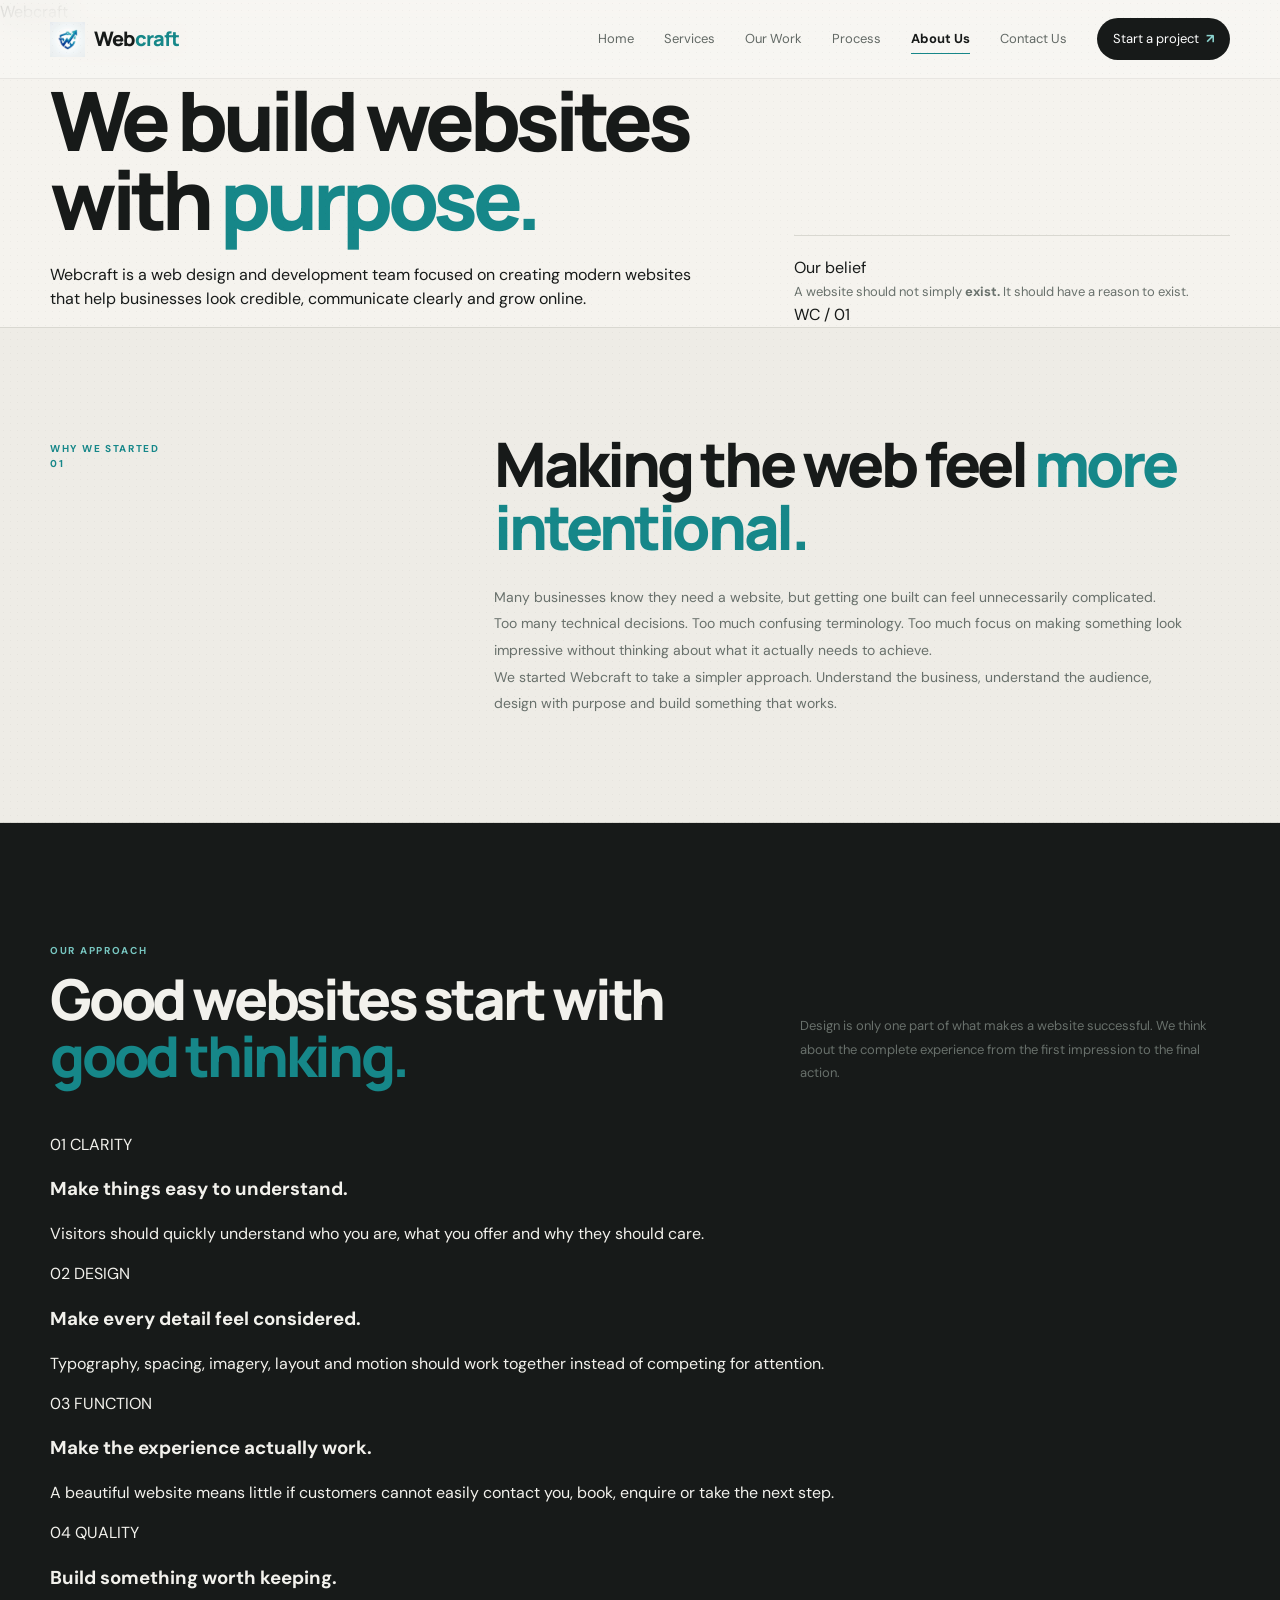
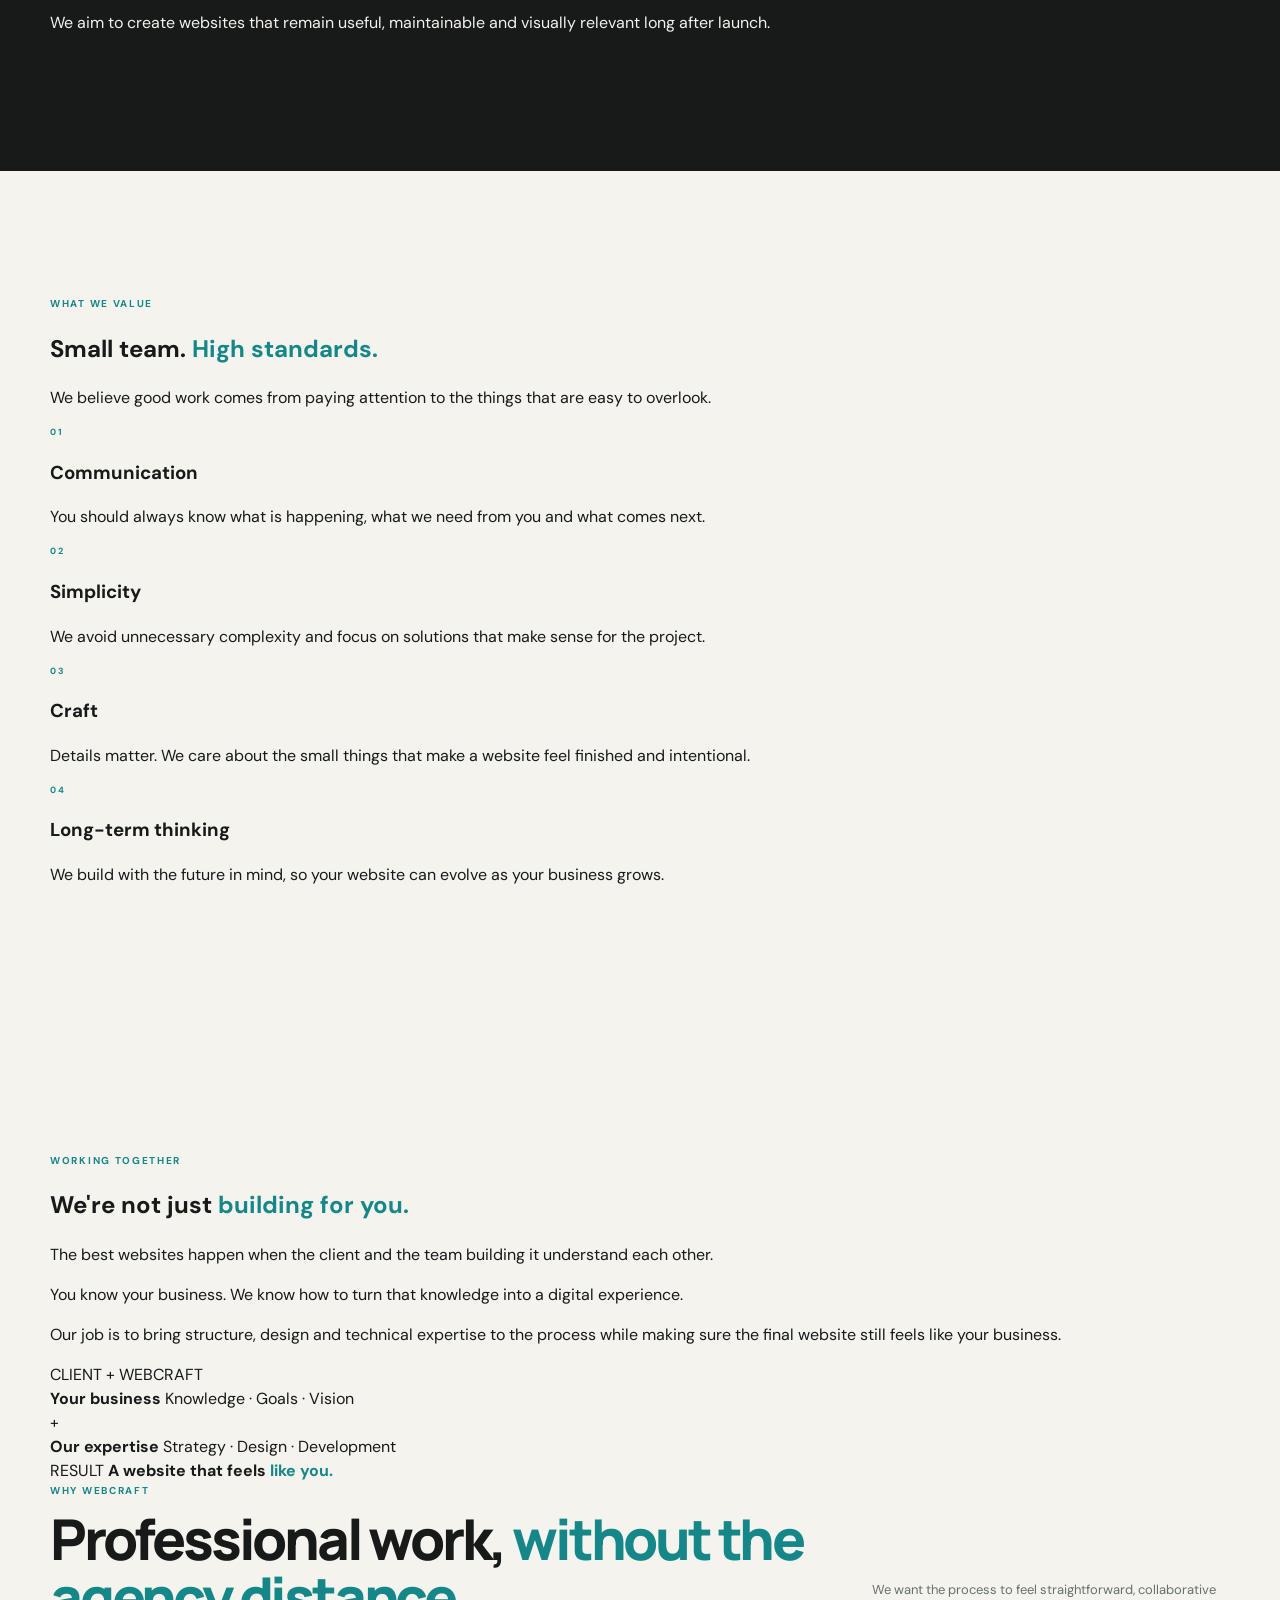
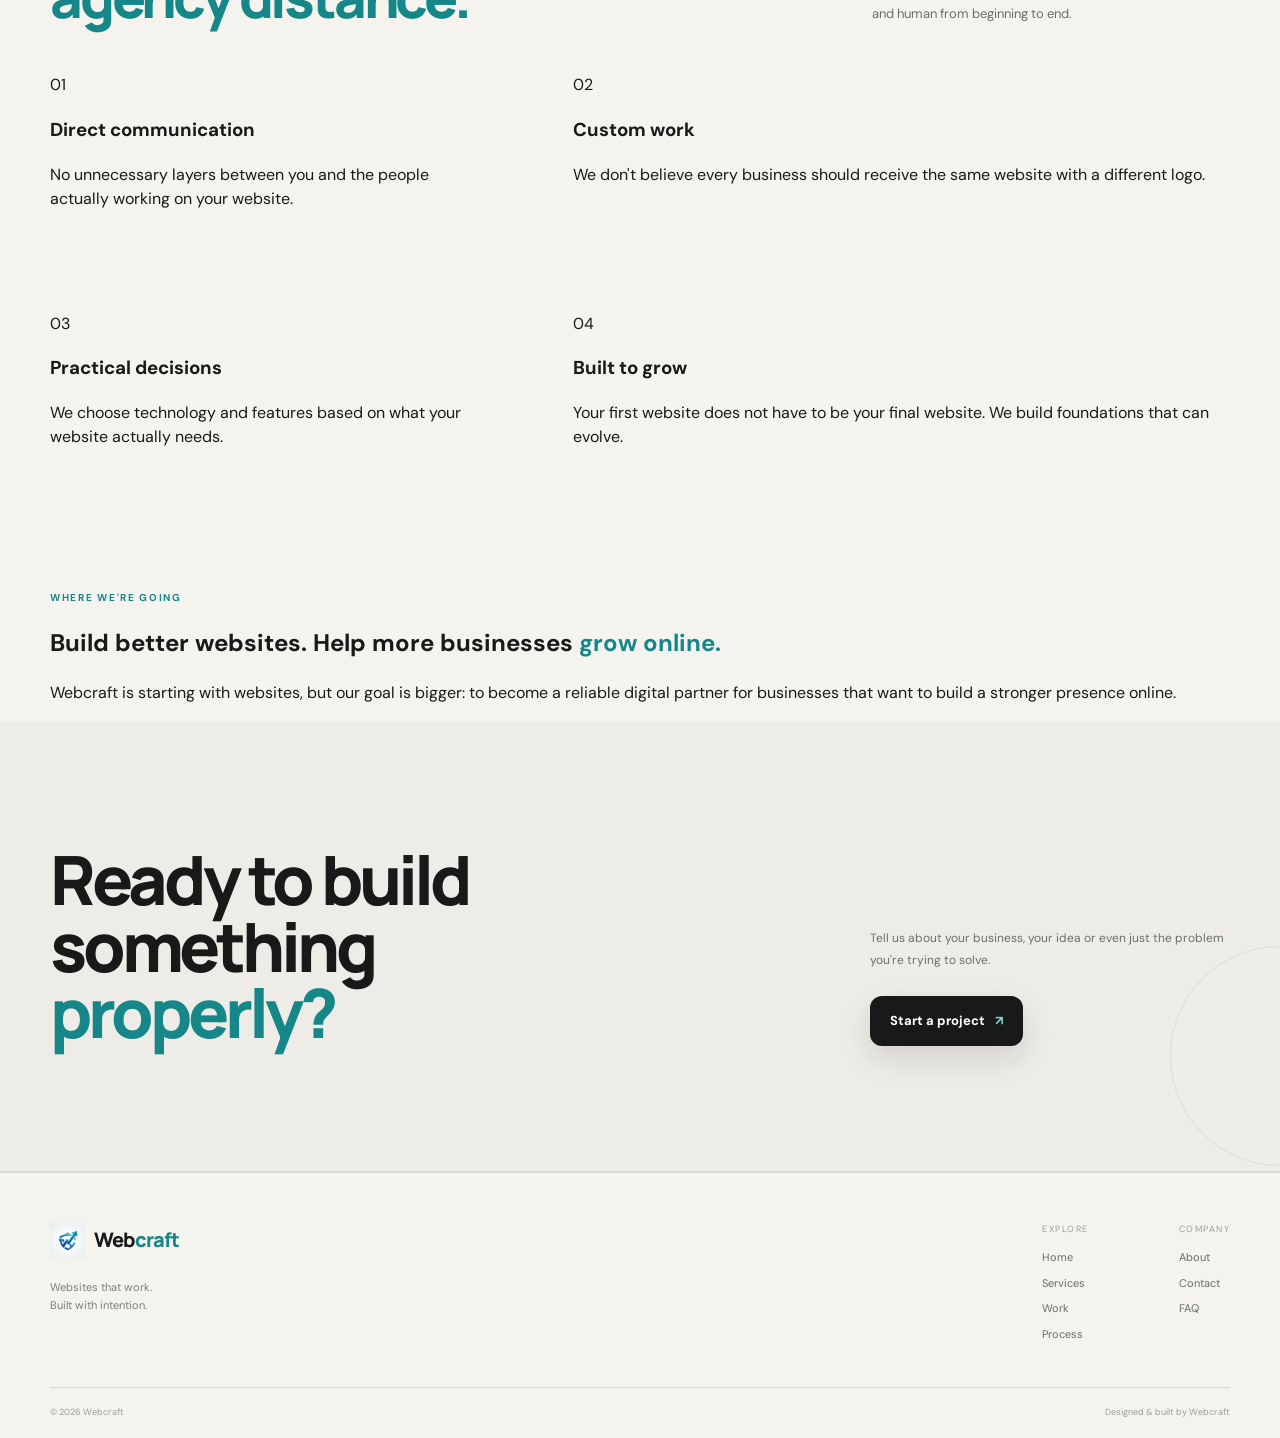
==== commit 9ad6411f: "Initial commit" ====
--- a/pages/about/about.html
+++ b/pages/about/about.html
@@ -35,17 +35,25 @@
   >
 
   <!-- Shared styles -->
-  <link rel="stylesheet" href="/../css/styles.css">
-
   <!-- Page styles -->
-  <link rel="stylesheet" href="/../css/pages.css">
-  <link rel="stylesheet" href="/../css/styles.css">
-  <link rel="stylesheet" href="/../css/about.css">
-
+  <link rel="stylesheet" href="../../css/pages.css">
+  <link rel="stylesheet" href="../../css/styles.css">
+  <link rel="stylesheet" href="../../css/about.css">
+
+  <link rel="icon" type="image/png" href="../../assets/logo/favicon.png">
+  <link rel="canonical" href="https://webcraftboys.github.io/pages/about/about.html">
+  <meta name="robots" content="index,follow,max-image-preview:large">
+  <meta property="og:url" content="https://webcraftboys.github.io/pages/about/about.html">
+  <meta property="og:site_name" content="Webcraft">
+  <meta property="og:image" content="https://webcraftboys.github.io/assets/logo/logo.png">
+  <meta name="twitter:card" content="summary_large_image">
+  <script type="application/ld+json">{"@context":"https://schema.org","@type":"WebPage","name":"About \u2014 Webcraft","url":"https://webcraftboys.github.io/pages/about/about.html","isPartOf":{"@type":"WebSite","name":"Webcraft","url":"https://webcraftboys.github.io/"}}</script>
 </head>
 
 
 <body>
+
+  <a class="skip-link" href="#main-content">Skip to content</a>
 
 
   <!-- =====================================================
@@ -89,13 +97,13 @@
     >
 
       <a
-        href="/../index.html"
+        href="../../index.html"
         class="brand"
         aria-label="Webcraft home"
       >
 
         <img
-          src="/../assets/logo/logo.png"
+          src="../../assets/logo/logo.webp" width="320" height="320" decoding="async"
           alt=""
         >
 
@@ -126,34 +134,34 @@
         id="navLinks"
       >
 
-        <a href="/../index.html">
+        <a href="../../index.html">
           Home
         </a>
 
-        <a href="/../pages/services/services.html">
+        <a href="../services/services.html">
           Services
         </a>
 
-        <a href="/../pages/work/work.html">
+        <a href="../work/work.html">
           Our Work
         </a>
 
-        <a href="/../pages/process/process.html">
+        <a href="../process/process.html">
           Process
         </a>
 
         <a
-          href="/../pages/about/about.html"
+          href="about.html"
           aria-current="page"
         >
           About Us
         </a>
         
-        <a href="/../pages/contact/contact.html">
+        <a href="../contact/contact.html">
           Contact Us
         </a>
         <a
-          href="/../pages/contact/contact.html"
+          href="../contact/contact.html"
           class="nav-cta"
         >
           Start a project <b>↗</b>
@@ -166,7 +174,7 @@
   </header>
 
 
-  <main>
+  <main id="main-content">
 
 
     <!-- ===================================================
@@ -827,7 +835,7 @@
           </p>
 
           <a
-            href="/../pages/contact/contact.html"
+            href="../contact/contact.html"
             class="btn btn-dark magnetic"
           >
             Start a project
@@ -859,12 +867,12 @@
         <div>
 
           <a
-            href="/../index.html"
+            href="../../index.html"
             class="brand"
           >
 
             <img
-              src="/../assets/logo/logo.png"
+              src="../../assets/logo/logo.webp" width="320" height="320" decoding="async"
               alt=""
             >
 
@@ -892,19 +900,19 @@
               Explore
             </span>
 
-            <a href="/../index.html">
+            <a href="../../index.html">
               Home
             </a>
 
-            <a href="/../pages/services/services.html">
+            <a href="../services/services.html">
               Services
             </a>
 
-            <a href="/../pages/work/work.html">
+            <a href="../work/work.html">
               Work
             </a>
 
-            <a href="/../pages/process/process.html">
+            <a href="../process/process.html">
               Process
             </a>
 
@@ -918,19 +926,19 @@
             </span>
 
             <a
-              href="/../pages/about/about.html"
+              href="about.html"
             >
               About
             </a>
 
             <a
-              href="/../pages/contact/contact.html"
+              href="../contact/contact.html"
             >
               Contact
             </a>
 
             <a
-              href="/../pages/faq/faq.html"
+              href="../faq/faq.html"
             >
               FAQ
             </a>
@@ -964,7 +972,7 @@
        JAVASCRIPT
   ====================================================== -->
 
-  <script src="/../js/main.js"></script>
+  <script src="../../js/main.js"></script>
    <!-- Cloudflare Web Analytics --><script type='module' src='https://static.cloudflareinsights.com/beacon.min.js' data-cf-beacon='{"token": "63a4262f47704f2aa8d74ef2e0de4230"}'></script><!-- End Cloudflare Web Analytics -->
 
 </body>
--- a/css/pages.css
+++ b/css/pages.css
@@ -1771,3 +1771,9 @@
 }
 
 }
+
+
+/* Second-pass refinements */
+
+.page-cta { position: relative; overflow: hidden; }
+.page-cta::after { content:""; position:absolute; width:220px; height:220px; border:1px solid currentColor; border-radius:50%; right:-110px; top:50%; opacity:.08; pointer-events:none; }
--- a/css/styles.css
+++ b/css/styles.css
@@ -2109,3 +2109,182 @@
     gap: 35px;
   }
 }
+
+
+/* =========================================================
+   WEBCRAFT POLISH LAYER
+   Refined spacing, interaction states, typography and
+   accessibility details. Kept at the end for safe overrides.
+========================================================= */
+
+:root {
+  --container: 1180px;
+  --nav-height: 78px;
+  --radius-sm: 10px;
+  --radius-md: 16px;
+  --radius-lg: 24px;
+  --shadow-soft: 0 18px 50px rgba(23, 26, 25, .08);
+}
+
+body {
+  -webkit-font-smoothing: antialiased;
+  text-rendering: optimizeLegibility;
+}
+
+body::before { opacity: .035; }
+
+::selection { background: rgba(22,135,137,.18); color: var(--ink); }
+
+a, button, input, textarea, select { -webkit-tap-highlight-color: transparent; }
+
+.btn {
+  min-height: 50px;
+  padding-inline: 20px;
+  border-radius: 12px;
+}
+
+.btn-dark:hover { transform: translateY(-3px); }
+
+.text-link { min-height: 30px; align-items: center; }
+
+.nav-wrap {
+  background: rgba(248,247,243,.82);
+  border-bottom-color: rgba(23,26,25,.07);
+}
+
+.nav-links a[aria-current="page"]:not(.nav-cta) { color: var(--ink); font-weight: 700; }
+.nav-links a[aria-current="page"]:not(.nav-cta)::after { width: 100%; }
+
+.case-visual, .service-row, .process-item, .feature-card {
+  transition: transform .28s ease, box-shadow .28s ease, border-color .28s ease, background-color .28s ease;
+}
+
+.case-visual:hover { transform: translateY(-4px); box-shadow: 0 24px 60px rgba(0,0,0,.16); }
+
+.service-row:hover { padding-left: 12px; }
+
+.contact-card, .about-cta-card {
+  box-shadow: var(--shadow-soft);
+}
+
+.reveal { transition-duration: .72s; }
+
+.skip-link {
+  position: fixed;
+  top: 10px;
+  left: 10px;
+  z-index: 1000;
+  padding: 10px 14px;
+  border-radius: 10px;
+  background: var(--ink);
+  color: #fff;
+  text-decoration: none;
+  transform: translateY(-150%);
+  transition: transform .2s ease;
+}
+.skip-link:focus { transform: translateY(0); }
+
+@media (max-width: 768px) {
+  .container { width: min(var(--container), calc(100% - 32px)); }
+  .nav-links {
+    box-shadow: 0 24px 60px rgba(23,26,25,.14);
+    border: 1px solid rgba(23,26,25,.08);
+  }
+}
+
+@media (max-width: 420px) {
+  .container { width: calc(100% - 28px); }
+  .btn { width: auto; }
+}
+
+
+/* =========================================================
+   SECOND PASS — UX, ACCESSIBILITY & PERFORMANCE
+========================================================= */
+
+:root {
+  --focus: #168789;
+  --header-bg: rgba(245, 243, 238, .88);
+}
+
+::selection { background: var(--accent); color: #fff; }
+
+:focus-visible {
+  outline: 2px solid var(--focus);
+  outline-offset: 4px;
+}
+
+.skip-link {
+  position: fixed;
+  top: 12px;
+  left: 12px;
+  z-index: 1000;
+  padding: 10px 14px;
+  border-radius: 999px;
+  background: var(--ink);
+  color: #fff;
+  transform: translateY(-180%);
+  transition: transform .2s ease;
+}
+.skip-link:focus { transform: translateY(0); }
+
+.nav-wrap {
+  backdrop-filter: blur(16px);
+  -webkit-backdrop-filter: blur(16px);
+}
+
+.nav-links a[aria-current="page"]:not(.nav-cta) {
+  color: var(--ink);
+}
+.nav-links a[aria-current="page"]:not(.nav-cta)::after {
+  transform: scaleX(1);
+}
+
+.site-progress {
+  position: fixed;
+  top: 0;
+  left: 0;
+  z-index: 9999;
+  width: 100%;
+  height: 2px;
+  pointer-events: none;
+}
+.site-progress span {
+  display: block;
+  width: 0;
+  height: 100%;
+  background: var(--accent);
+  transition: width .08s linear;
+}
+
+.back-to-top {
+  position: fixed;
+  right: 22px;
+  bottom: 22px;
+  z-index: 90;
+  width: 44px;
+  height: 44px;
+  border: 1px solid var(--line);
+  border-radius: 50%;
+  background: rgba(255,255,255,.92);
+  color: var(--ink);
+  box-shadow: var(--shadow-sm);
+  cursor: pointer;
+  opacity: 0;
+  visibility: hidden;
+  transform: translateY(8px);
+  transition: opacity .2s ease, visibility .2s ease, transform .2s ease, background .2s ease;
+}
+.back-to-top.visible { opacity: 1; visibility: visible; transform: none; }
+.back-to-top:hover { background: var(--ink); color: #fff; }
+
+.toast {
+  max-width: min(420px, calc(100vw - 32px));
+}
+
+[aria-busy="true"] { cursor: wait; }
+
+@media (prefers-reduced-motion: reduce) {
+  html { scroll-behavior: auto; }
+  *, *::before, *::after { animation-duration: .01ms !important; animation-iteration-count: 1 !important; transition-duration: .01ms !important; }
+}
--- a/css/about.css
+++ b/css/about.css
@@ -1041,4 +1041,8 @@
   .about-cta-card h2 {
     font-size: 38px;
   }
-}+}
+
+/* Second-pass refinements */
+
+.about-page img { height:auto; }
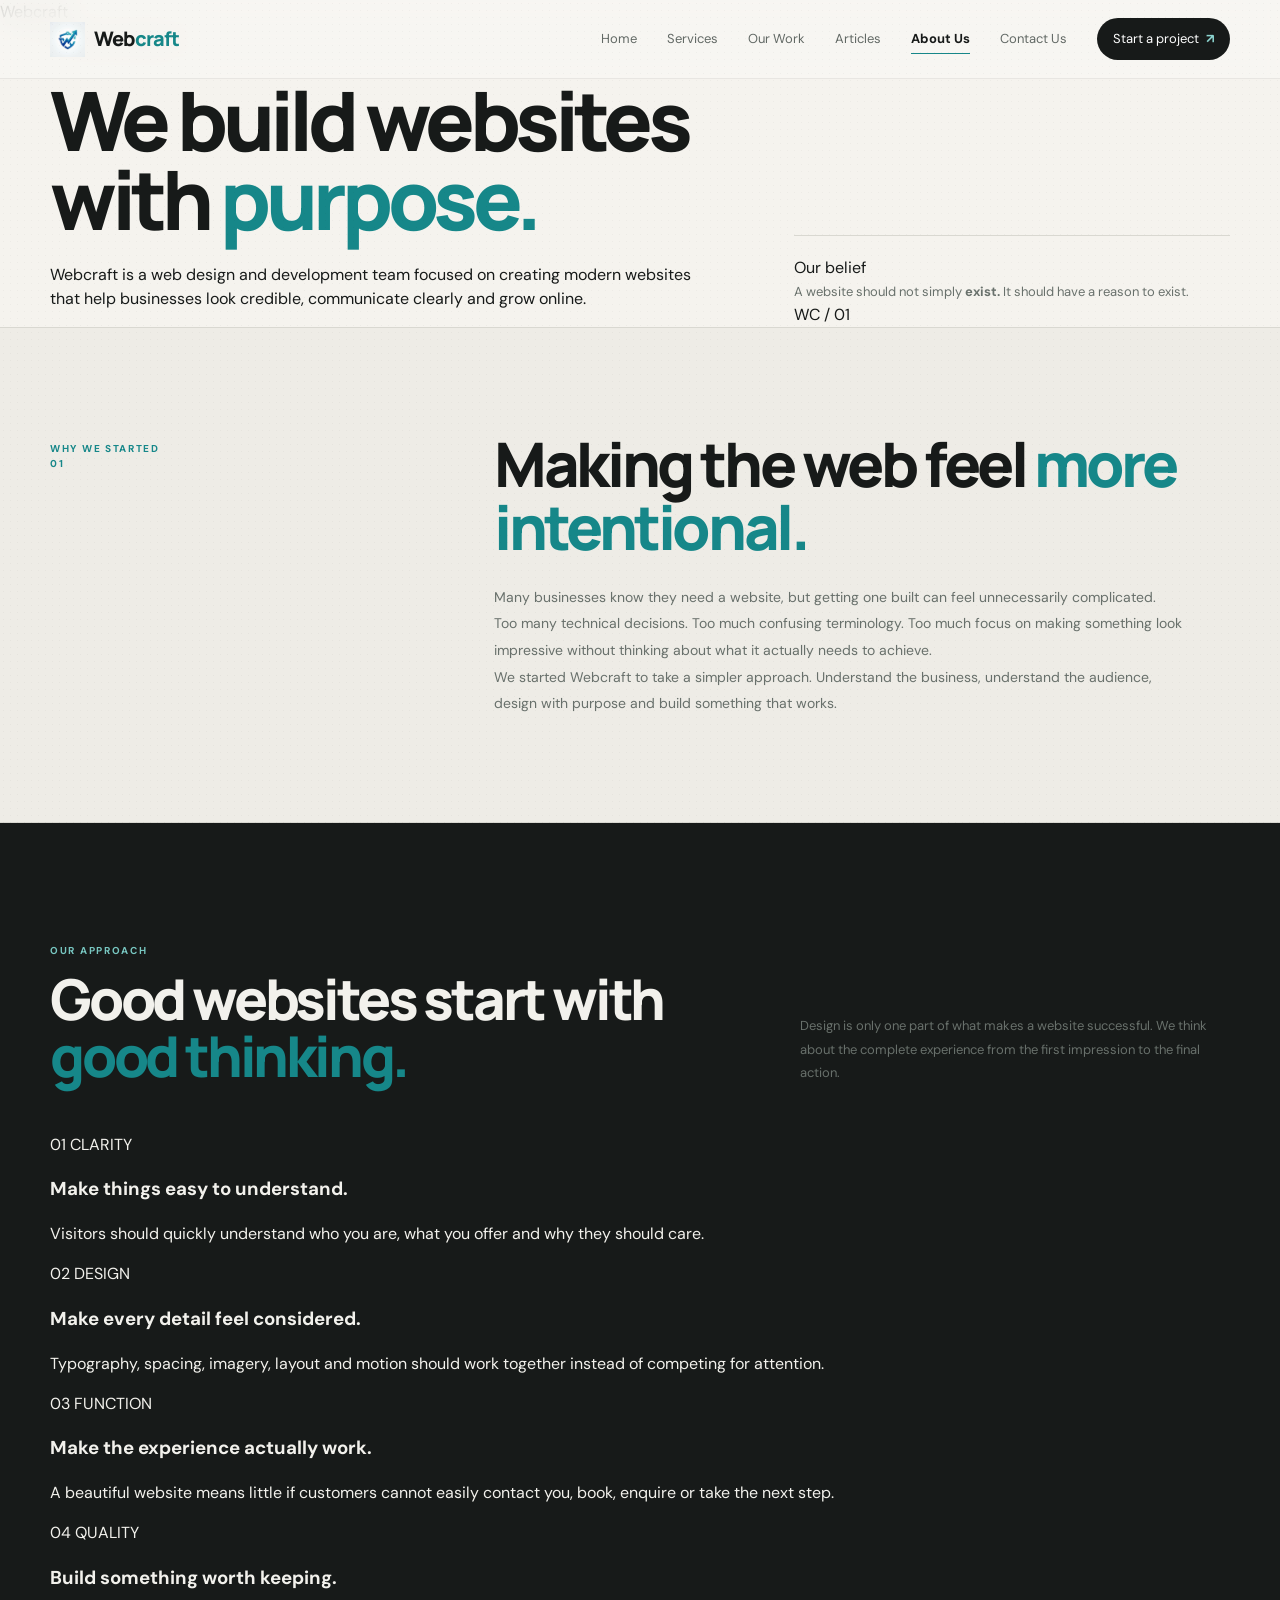
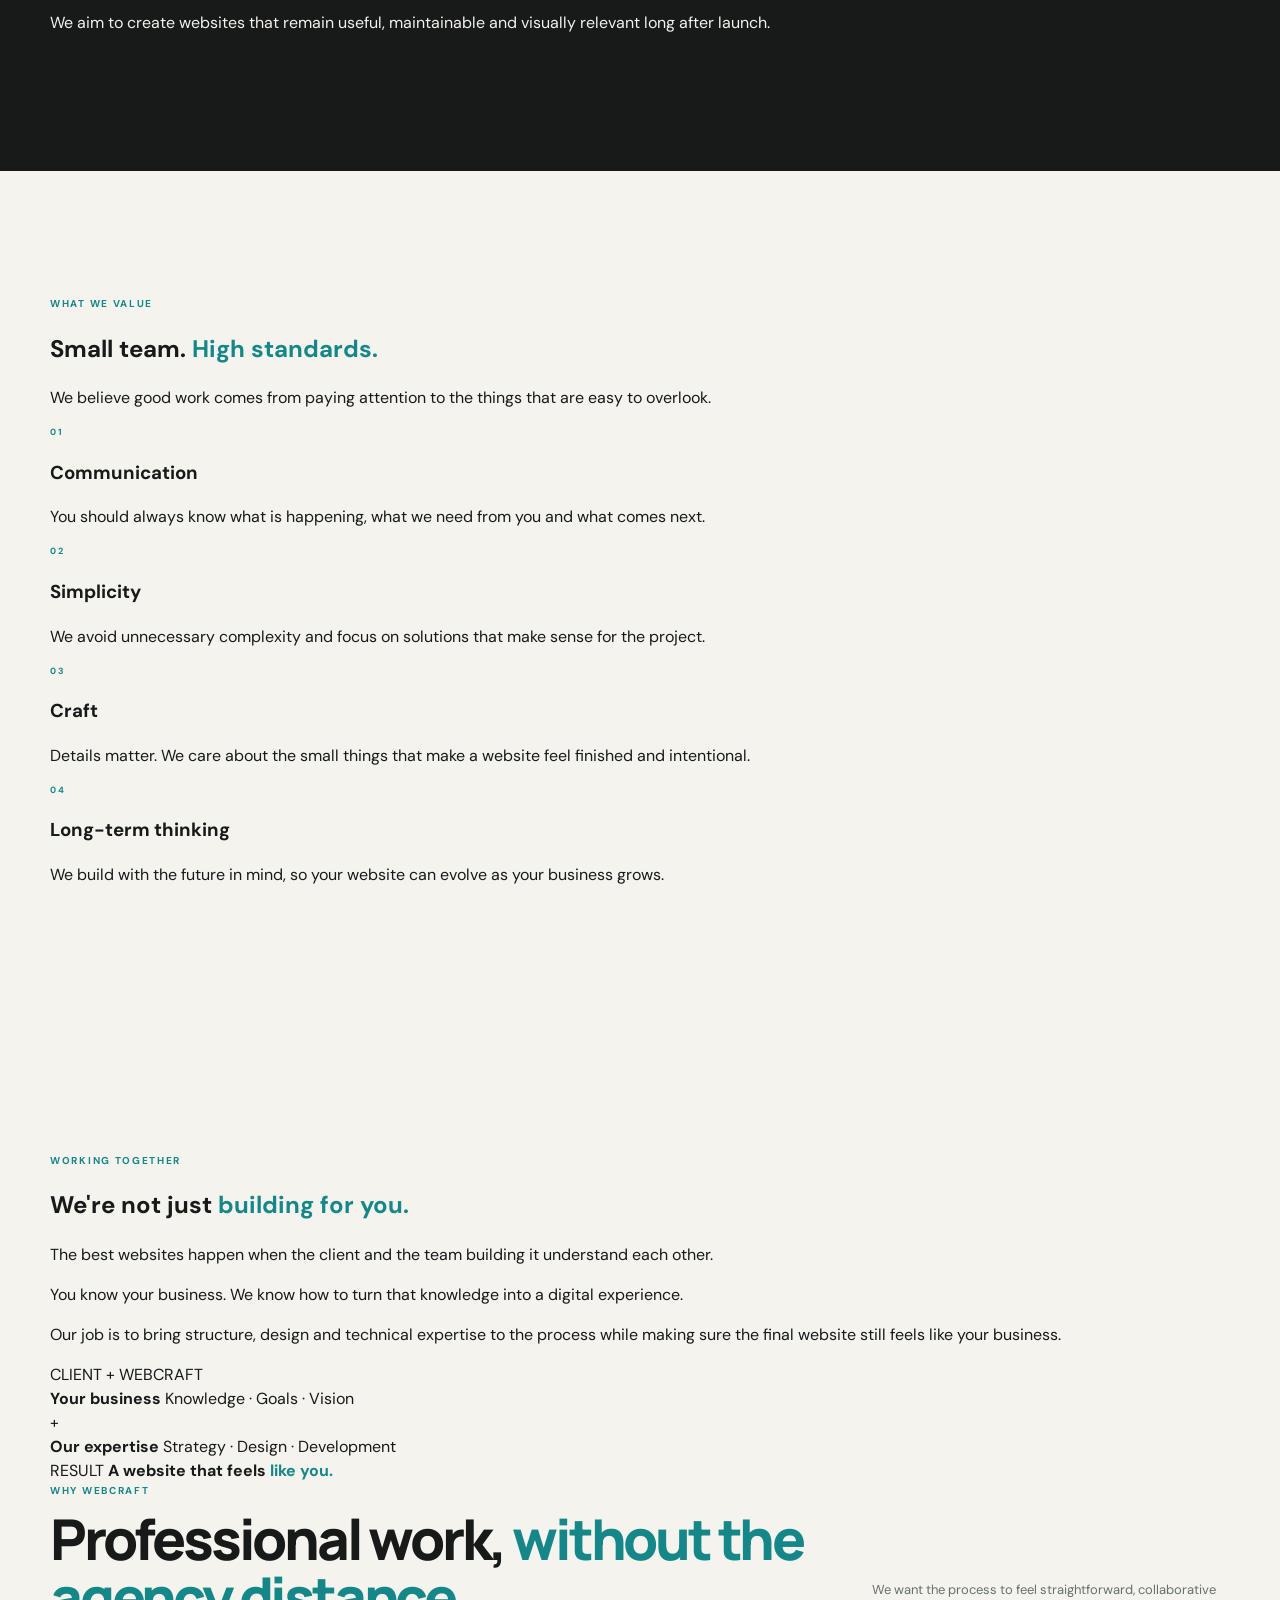
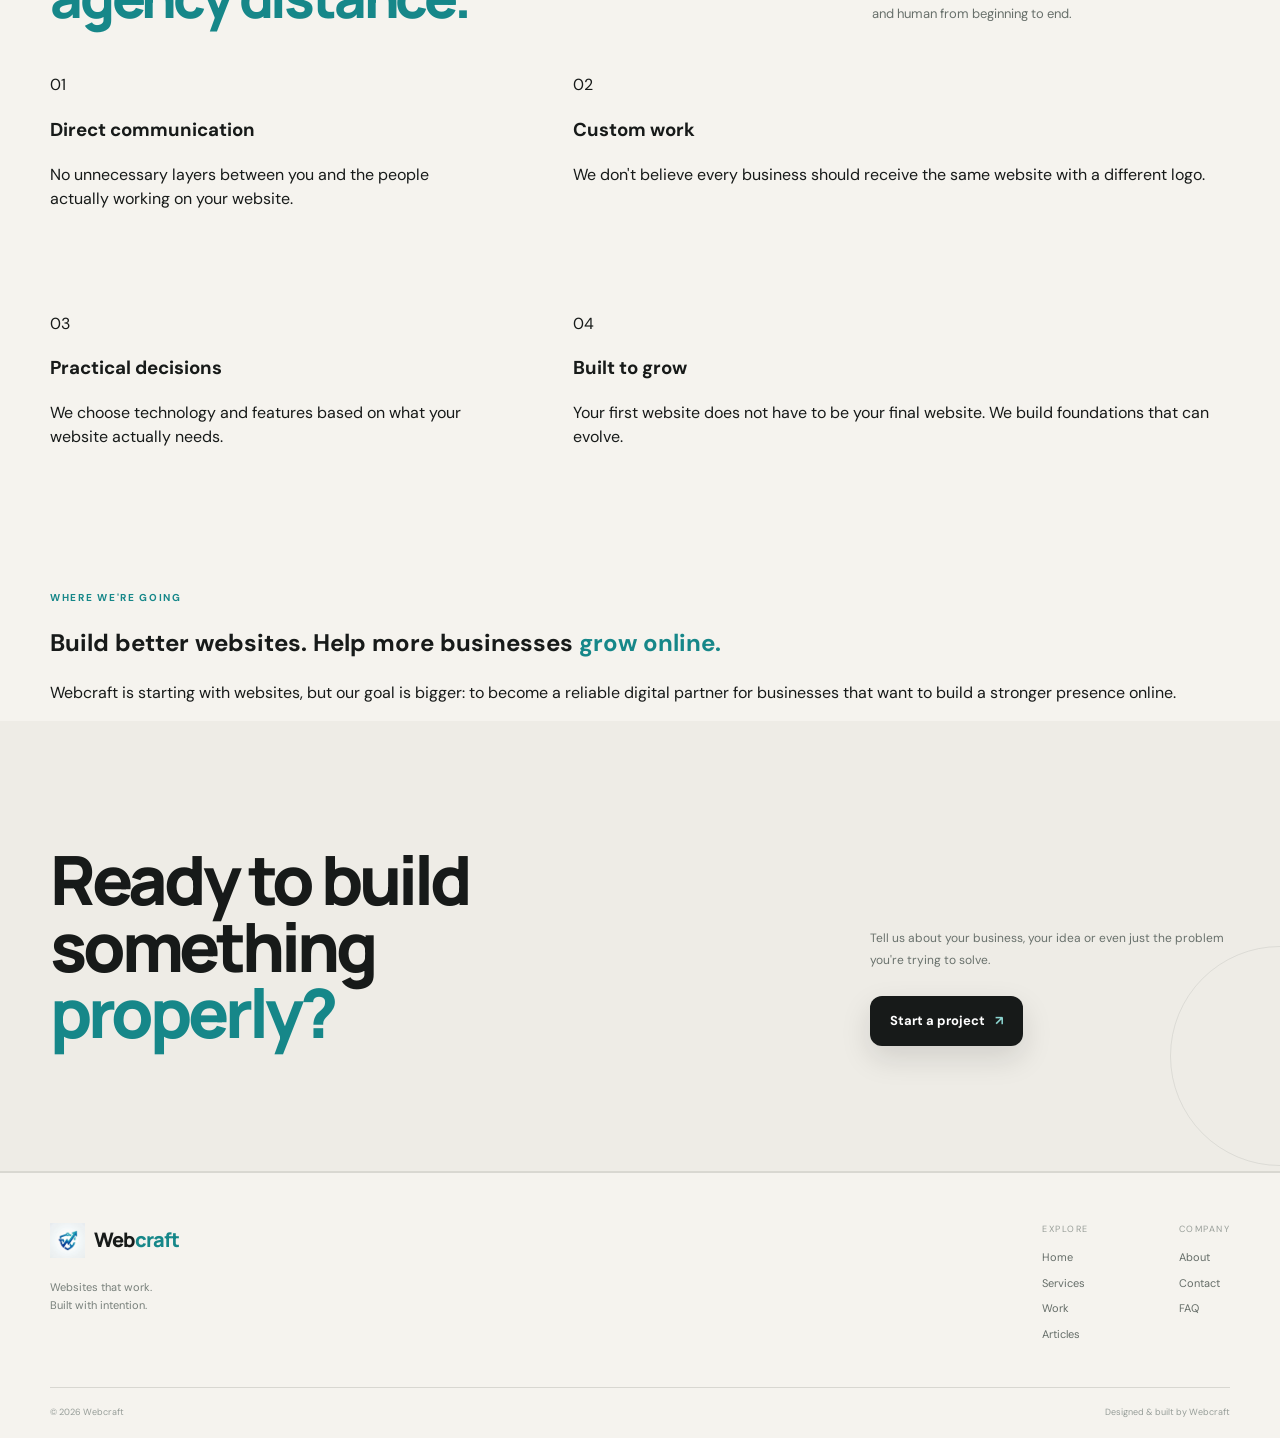
==== commit 60f373f6: "Update Webcraft website" ====
--- a/pages/about/about.html
+++ b/pages/about/about.html
@@ -9,10 +9,8 @@
     content="width=device-width, initial-scale=1.0"
   >
 
-  <meta
-    name="description"
-    content="Learn about Webcraft — a web design and development team creating modern, thoughtful and effective websites for businesses and brands."
-  >
+  <meta name="author" content="Webcraft">
+  <meta name="description" content="Learn about Webcraft, a web design and development team creating modern, thoughtful and effective websites for businesses, brands and professionals.">
   <!-- Google tag (gtag.js) -->
 <script async src="https://www.googletagmanager.com/gtag/js?id=G-W0EY0KVNQ7"></script>
 <script>
@@ -23,7 +21,7 @@
   gtag('config', 'G-W0EY0KVNQ7');
 </script>
 
-  <title>About — Webcraft</title>
+  <title>About Webcraft | Web Design & Development Team</title>
 
   <!-- Fonts -->
   <link rel="preconnect" href="https://fonts.googleapis.com">
@@ -45,9 +43,15 @@
   <meta name="robots" content="index,follow,max-image-preview:large">
   <meta property="og:url" content="https://webcraftboys.github.io/pages/about/about.html">
   <meta property="og:site_name" content="Webcraft">
+  <meta property="og:locale" content="en_US">
   <meta property="og:image" content="https://webcraftboys.github.io/assets/logo/logo.png">
   <meta name="twitter:card" content="summary_large_image">
-  <script type="application/ld+json">{"@context":"https://schema.org","@type":"WebPage","name":"About \u2014 Webcraft","url":"https://webcraftboys.github.io/pages/about/about.html","isPartOf":{"@type":"WebSite","name":"Webcraft","url":"https://webcraftboys.github.io/"}}</script>
+  <meta name="twitter:title" content="About Webcraft | Web Design & Development Team">
+  <meta name="twitter:description" content="Meet Webcraft and learn how we approach thoughtful, modern website design and development.">
+
+  <script type="application/ld+json">{"@context":"https://schema.org","@type":"WebPage","name":"About Webcraft | Web Design & Development Team","url":"https://webcraftboys.github.io/pages/about/about.html","isPartOf":{"@type":"WebSite","name":"Webcraft","url":"https://webcraftboys.github.io/"}}</script>
+  <meta property="og:title" content="About Webcraft | Web Design & Development Team">
+  <meta property="og:description" content="Meet Webcraft and learn how we approach thoughtful, modern website design and development.">
 </head>
 
 
@@ -146,8 +150,8 @@
           Our Work
         </a>
 
-        <a href="../process/process.html">
-          Process
+        <a href="../articles/articles.html">
+          Articles
         </a>
 
         <a
@@ -912,8 +916,8 @@
               Work
             </a>
 
-            <a href="../process/process.html">
-              Process
+            <a href="../articles/articles.html">
+              Articles
             </a>
 
           </div>
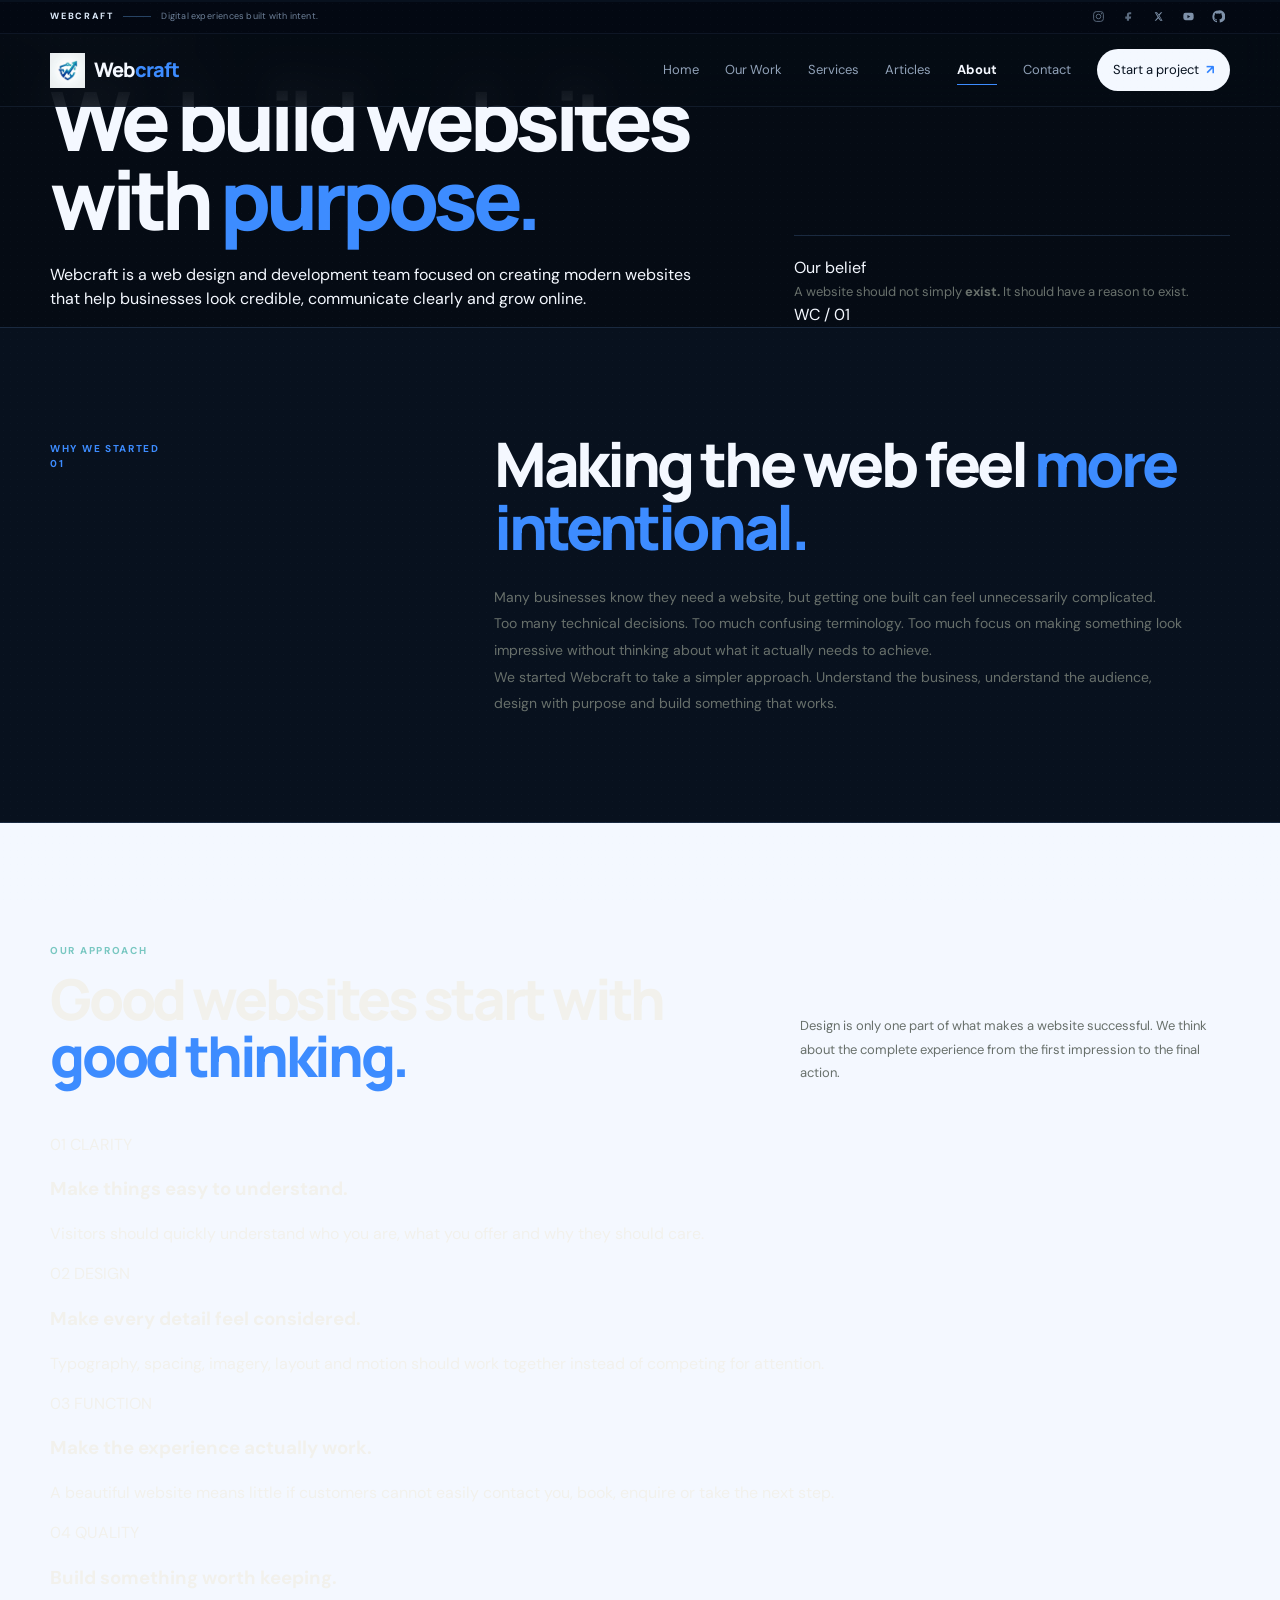
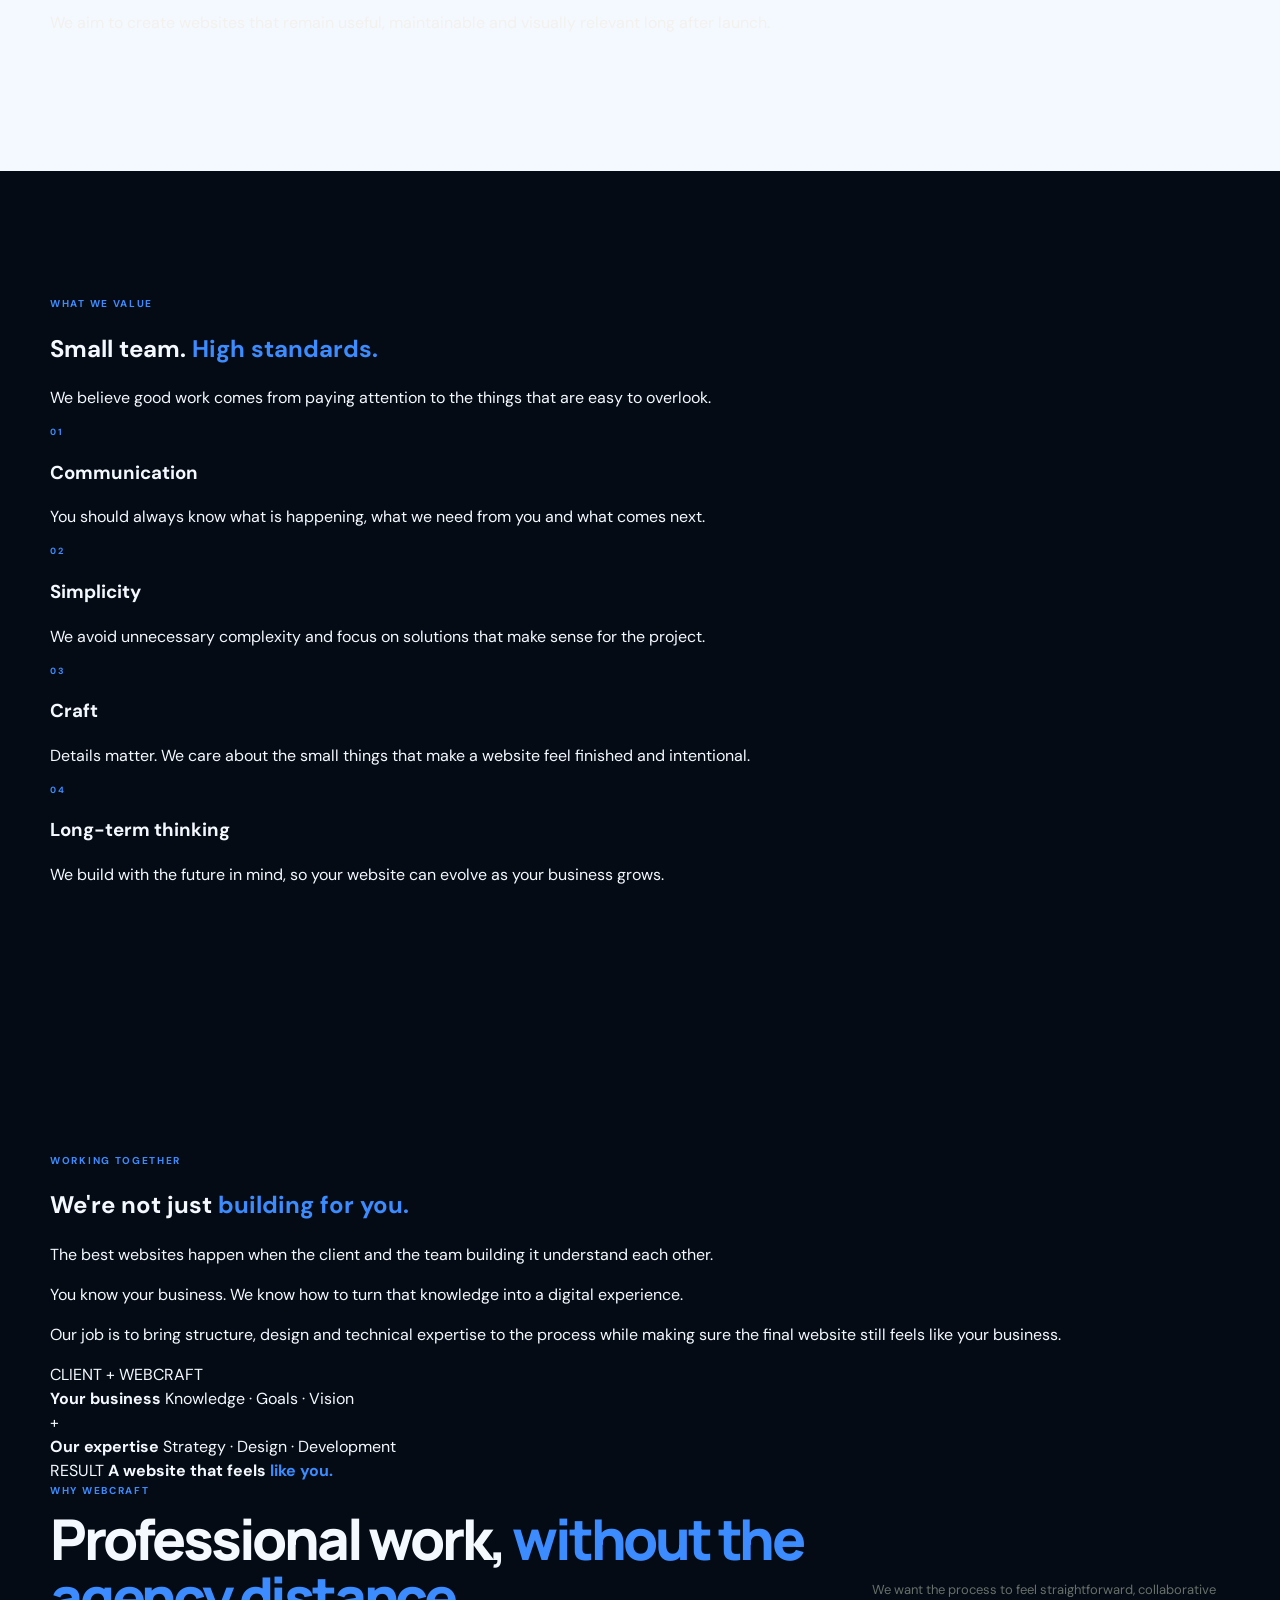
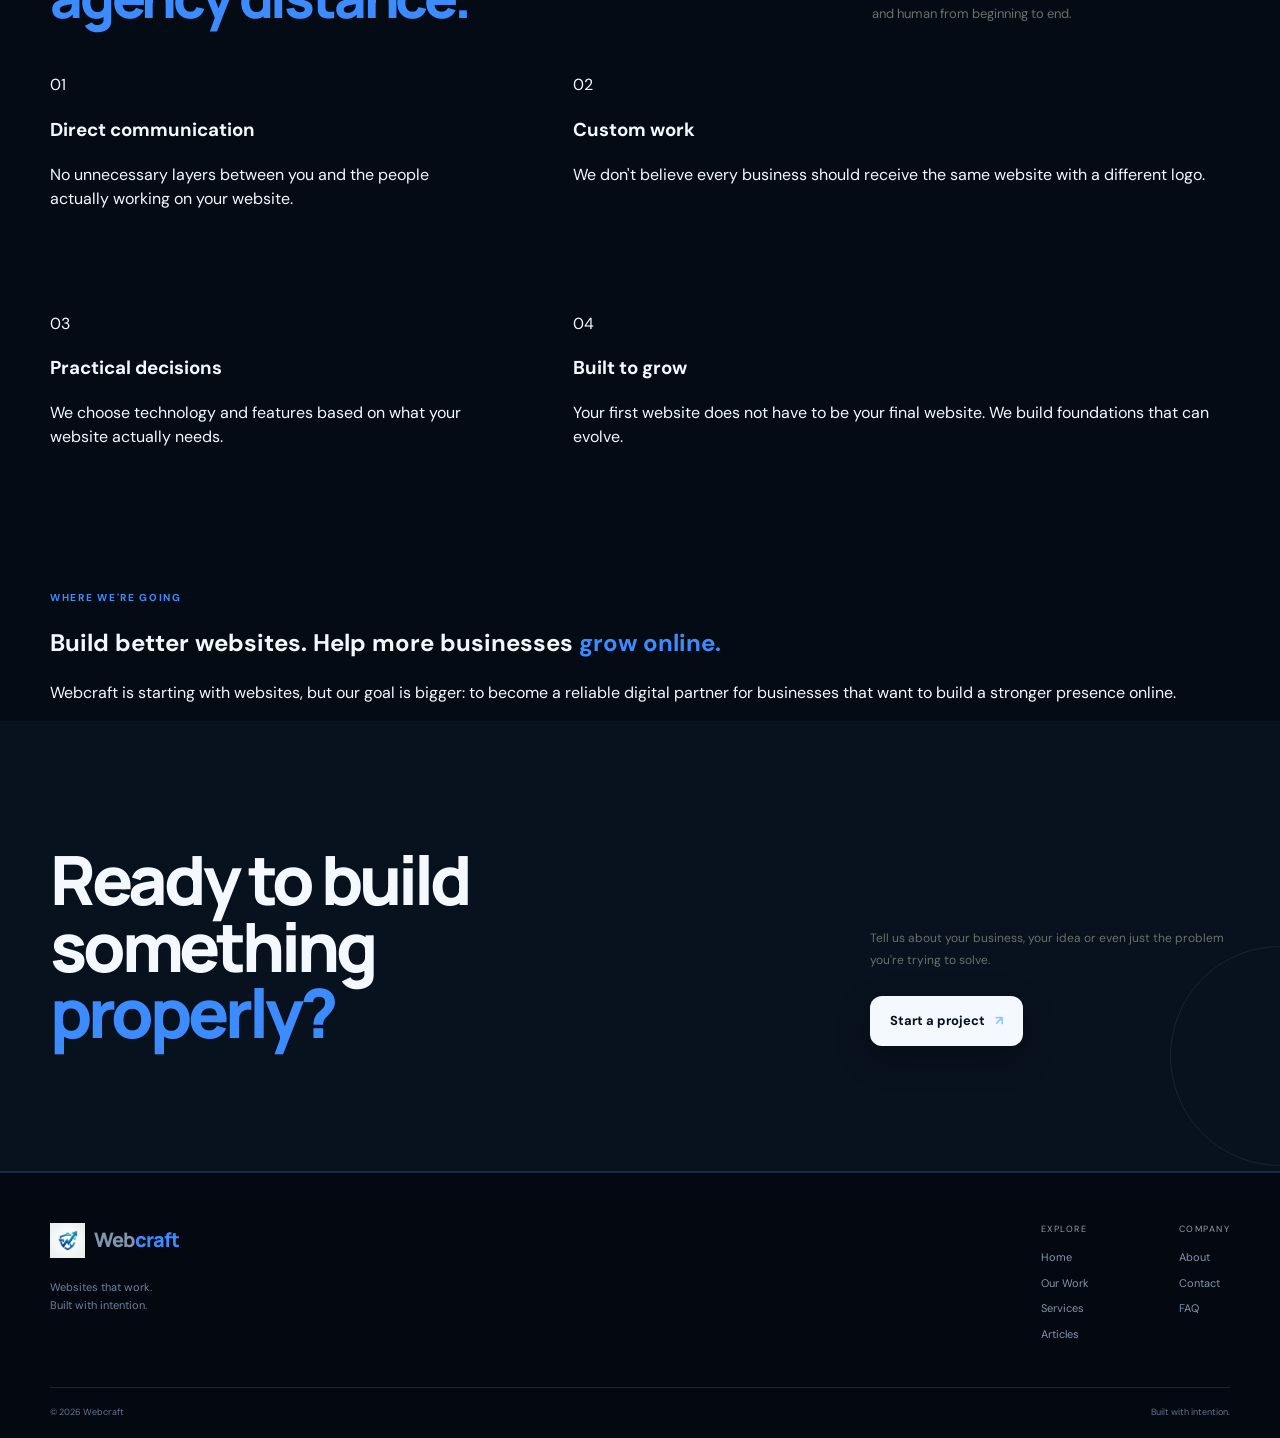
==== commit ee6d6086: "Update Webcraft website" ====
--- a/pages/about/about.html
+++ b/pages/about/about.html
@@ -93,89 +93,7 @@
        NAVIGATION
   ====================================================== -->
 
-  <header class="nav-wrap">
-
-    <nav
-      class="nav container"
-      aria-label="Main navigation"
-    >
-
-      <a
-        href="../../index.html"
-        class="brand"
-        aria-label="Webcraft home"
-      >
-
-        <img
-          src="../../assets/logo/logo.webp" width="320" height="320" decoding="async"
-          alt=""
-        >
-
-        <span>
-          Web<span>craft</span>
-        </span>
-
-      </a>
-
-
-      <button
-        class="menu-toggle"
-        type="button"
-        aria-label="Open navigation"
-        aria-expanded="false"
-        aria-controls="navLinks"
-      >
-
-        <span></span>
-        <span></span>
-        <span></span>
-
-      </button>
-
-
-      <div
-        class="nav-links"
-        id="navLinks"
-      >
-
-        <a href="../../index.html">
-          Home
-        </a>
-
-        <a href="../services/services.html">
-          Services
-        </a>
-
-        <a href="../work/work.html">
-          Our Work
-        </a>
-
-        <a href="../articles/articles.html">
-          Articles
-        </a>
-
-        <a
-          href="about.html"
-          aria-current="page"
-        >
-          About Us
-        </a>
-        
-        <a href="../contact/contact.html">
-          Contact Us
-        </a>
-        <a
-          href="../contact/contact.html"
-          class="nav-cta"
-        >
-          Start a project <b>↗</b>
-        </a>
-
-      </div>
-
-    </nav>
-
-  </header>
+  <header class="nav-wrap"><div class="topbar"><div class="container topbar-inner"><span class="topbar-label">Webcraft</span><span class="topbar-rule" aria-hidden="true"></span><span class="topbar-note">Digital experiences built with intent.</span><div class="social-links" aria-label="Webcraft social media"><a class="social-link" href="#" data-social="instagram" aria-label="Webcraft on Instagram" aria-disabled="true"><svg viewBox="0 0 24 24" aria-hidden="true"><rect x="3" y="3" width="18" height="18" rx="5" fill="none" stroke="currentColor" stroke-width="1.8"/><circle cx="12" cy="12" r="4.2" fill="none" stroke="currentColor" stroke-width="1.8"/><circle cx="17.5" cy="6.7" r="1.1" fill="currentColor"/></svg></a><a class="social-link" href="#" data-social="facebook" aria-label="Webcraft on Facebook" aria-disabled="true"><svg viewBox="0 0 24 24" aria-hidden="true"><path d="M14 8h3V4h-3c-3.3 0-5 2-5 5v3H6v4h3v4h4v-4h3.2l.8-4H13V9c0-.7.3-1 1-1Z" fill="currentColor"/></svg></a><a class="social-link" href="#" data-social="x" aria-label="Webcraft on X" aria-disabled="true"><svg viewBox="0 0 24 24" aria-hidden="true"><path d="M5 4h4.2l3.3 4.5L16.4 4H19l-5.3 6.1L19.5 20h-4.2l-3.7-5-4.2 5H5l5.5-6.6L5 4Zm2.8 1.8 8.2 12.4h1.3L9.1 5.8H7.8Z" fill="currentColor"/></svg></a><a class="social-link" href="#" data-social="youtube" aria-label="Webcraft on Youtube" aria-disabled="true"><svg viewBox="0 0 24 24" aria-hidden="true"><rect x="2.5" y="5.2" width="19" height="13.6" rx="4" fill="currentColor"/><path d="m10 9 5.2 3-5.2 3V9Z" fill="#07101f"/></svg></a><a class="social-link" href="#" data-social="github" aria-label="Webcraft on Github" aria-disabled="true"><svg viewBox="0 0 24 24" aria-hidden="true"><path d="M12 .8a11.2 11.2 0 0 0-3.54 21.83c.56.1.77-.24.77-.54v-2.08c-3.13.68-3.79-1.33-3.79-1.33-.51-1.3-1.25-1.65-1.25-1.65-1.02-.7.08-.69.08-.69 1.13.08 1.73 1.16 1.73 1.16 1 .1.98 1.99 2.7 1.42.1-.72.39-1.2.71-1.48-2.5-.29-5.13-1.25-5.13-5.57 0-1.23.44-2.23 1.16-3.01-.12-.29-.5-1.45.11-3.02 0 0 .95-.3 3.1 1.15a10.8 10.8 0 0 1 5.64 0c2.15-1.45 3.1-1.15 3.1-1.15.61 1.57.23 2.73.11 3.02.72.78 1.16 1.78 1.16 3.01 0 4.33-2.63 5.28-5.14 5.56.4.35.76 1.03.76 2.08v3.08c0 .3.2.65.78.54A11.2 11.2 0 0 0 12 .8Z" fill="currentColor"/></svg></a></div></div></div><nav class="nav container" aria-label="Main navigation"><a href="../../index.html" class="brand" aria-label="Webcraft home"><img src="../../assets/logo/logo.webp" width="320" height="320" decoding="async" alt=""><span>Web<span>craft</span></span></a><div class="nav-links" id="navLinks"><a href="../../index.html">Home</a><a href="../../pages/work/work.html">Our Work</a><a href="../../pages/services/services.html">Services</a><a href="../../pages/articles/articles.html">Articles</a><a href="../../pages/about/about.html" aria-current="page">About</a><a href="../../pages/contact/contact.html">Contact</a><a href="../../pages/contact/contact.html" class="nav-cta">Start a project <b>↗</b></a></div><button class="menu-toggle" type="button" aria-label="Open navigation" aria-expanded="false" aria-controls="navLinks"><span></span><span></span><span></span></button></nav></header>
 
 
   <main id="main-content">
@@ -860,125 +778,15 @@
        FOOTER
   ====================================================== -->
 
-  <footer class="footer">
-
-    <div class="container">
-
-
-      <div class="footer-main">
-
-
-        <div>
-
-          <a
-            href="../../index.html"
-            class="brand"
-          >
-
-            <img
-              src="../../assets/logo/logo.webp" width="320" height="320" decoding="async"
-              alt=""
-            >
-
-            <span>
-              Web<span>craft</span>
-            </span>
-
-          </a>
-
-          <p>
-            Websites that work.
-            <br>
-            Built with intention.
-          </p>
-
-        </div>
-
-
-        <div class="footer-links">
-
-
-          <div>
-
-            <span>
-              Explore
-            </span>
-
-            <a href="../../index.html">
-              Home
-            </a>
-
-            <a href="../services/services.html">
-              Services
-            </a>
-
-            <a href="../work/work.html">
-              Work
-            </a>
-
-            <a href="../articles/articles.html">
-              Articles
-            </a>
-
-          </div>
-
-
-          <div>
-
-            <span>
-              Company
-            </span>
-
-            <a
-              href="about.html"
-            >
-              About
-            </a>
-
-            <a
-              href="../contact/contact.html"
-            >
-              Contact
-            </a>
-
-            <a
-              href="../faq/faq.html"
-            >
-              FAQ
-            </a>
-
-          </div>
-
-
-        </div>
-
-      </div>
-
-
-      <div class="footer-bottom">
-
-        <span>
-          © <span id="year"></span> Webcraft
-        </span>
-
-        <span>
-          Designed & built by Webcraft
-        </span>
-
-      </div>
-
-    </div>
-
-  </footer>
+  <footer class="footer"><div class="container"><div class="footer-main"><div><a href="../../index.html" class="brand"><img src="../../assets/logo/logo.webp" width="320" height="320" decoding="async" alt=""><span>Web<span>craft</span></span></a><p>Websites that work.<br>Built with intention.</p></div><div class="footer-links"><div><span>Explore</span><a href="../../index.html">Home</a><a href="../../pages/work/work.html">Our Work</a><a href="../../pages/services/services.html">Services</a><a href="../../pages/articles/articles.html">Articles</a></div><div><span>Company</span><a href="../../pages/about/about.html">About</a><a href="../../pages/contact/contact.html">Contact</a><a href="../../pages/faq/faq.html">FAQ</a></div></div></div><div class="footer-bottom"><span>© <span id="year"></span> Webcraft</span><span>Built with intention.</span></div></div></footer>
 
 
   <!-- =====================================================
        JAVASCRIPT
   ====================================================== -->
 
-  <script src="../../js/main.js"></script>
-   <!-- Cloudflare Web Analytics --><script type='module' src='https://static.cloudflareinsights.com/beacon.min.js' data-cf-beacon='{"token": "63a4262f47704f2aa8d74ef2e0de4230"}'></script><!-- End Cloudflare Web Analytics -->
-
-</body>
+  <!-- Cloudflare Web Analytics --><script type='module' src='https://static.cloudflareinsights.com/beacon.min.js' data-cf-beacon='{"token": "63a4262f47704f2aa8d74ef2e0de4230"}'></script><!-- End Cloudflare Web Analytics -->
+
+<script src="../../js/social-links.js"></script><script src="../../js/main.js"></script></body>
 
 </html>
--- a/css/pages.css
+++ b/css/pages.css
@@ -1777,3 +1777,18 @@
 
 .page-cta { position: relative; overflow: hidden; }
 .page-cta::after { content:""; position:absolute; width:220px; height:220px; border:1px solid currentColor; border-radius:50%; right:-110px; top:50%; opacity:.08; pointer-events:none; }
+
+
+/* Blue/black page harmonisation */
+.page-hero,.page-hero-inner,.service-card,.faq-item,.contact-panel,.about-card,.process-stage{color:var(--ink)}
+.page-hero p,.service-card p,.faq-answer,.about-hero-text,.about-hero-side>p,.process-stage-content>p{color:var(--ink-soft)}
+.service-card,.faq-item,.about-card{background:var(--surface);border-color:var(--line)}
+
+/* Dark blue component pass */
+.page-hero{background:radial-gradient(circle at 80% 15%,rgba(61,140,255,.11),transparent 34%)}
+.page-hero-inner{border-color:var(--line)!important}
+.page-hero-note,.service-card,.faq-item,.faq-question,.faq-answer,.about-card,.service-feature,.service-list-card,.service-cta,.contact-panel{background:var(--surface)!important;border-color:var(--line)!important;color:var(--ink)}
+.page-hero-note p,.service-card p,.faq-answer,.service-list-card p,.service-feature p,.contact-panel p{color:var(--ink-soft)!important}
+.faq-question{color:var(--ink)!important}.faq-question:hover{background:var(--surface-soft)!important}
+.service-card:hover,.about-card:hover{border-color:rgba(61,140,255,.48)!important;background:#0d1c30!important}
+.process-stage:hover{background:rgba(17,35,58,.55)!important}.process-stage-list span{background:#0b1727!important;border-color:var(--line)!important;color:var(--muted)!important}
--- a/css/styles.css
+++ b/css/styles.css
@@ -2288,3 +2288,19 @@
   html { scroll-behavior: auto; }
   *, *::before, *::after { animation-duration: .01ms !important; animation-iteration-count: 1 !important; transition-duration: .01ms !important; }
 }
+
+
+/* =========================================================
+   WEBCRAFT 2026 VISUAL SYSTEM — DEEP BLUE / BLACK
+========================================================= */
+:root{--bg:#050b14;--bg-soft:#08111e;--surface:#0b1626;--surface-soft:#0e1b2d;--ink:#f4f8ff;--ink-soft:#b6c5d8;--muted:#7f90a7;--muted-light:#9caec3;--line:#1a2a40;--line-dark:#2b405c;--accent:#3d8cff;--accent-light:#8fc4ff;--accent-soft:rgba(61,140,255,.12);--shadow-sm:0 8px 25px rgba(0,0,0,.18);--shadow-md:0 20px 55px rgba(0,0,0,.25);--shadow-lg:0 30px 90px rgba(0,0,0,.35)}
+body{background:var(--bg);color:var(--ink)}
+body::before{opacity:.025;background-image:radial-gradient(#8fc4ff .45px,transparent .45px)}
+.nav-wrap{background:rgba(5,11,20,.82);border-bottom:1px solid rgba(108,151,203,.12);backdrop-filter:blur(20px);-webkit-backdrop-filter:blur(20px)}
+.nav{height:72px}.nav-links{gap:26px}.nav-links a{color:#91a2b8}.nav-links a:not(.nav-cta):hover,.nav-links a[aria-current="page"]{color:#fff}.nav-links a[aria-current="page"]::after{width:100%}.nav-cta{background:#f4f8ff;color:#06101e!important}.nav-cta b{color:#2f82ff}.brand{color:#f4f8ff}.brand>span>span{color:var(--accent)}
+.btn-dark{background:#f4f8ff;color:#06101e;box-shadow:0 12px 35px rgba(0,0,0,.24)}.btn-dark:hover{box-shadow:0 18px 42px rgba(24,110,255,.22)}.text-link{color:#b5c4d8;border-color:#30445f}.text-link:hover{color:#7db8ff;border-color:#3d8cff}
+.topbar{height:34px;border-bottom:1px solid rgba(108,151,203,.1);background:#030812}.topbar-inner{height:100%;display:flex;align-items:center;gap:10px}.topbar-label{color:#dce9f8;font-size:9px;font-weight:800;letter-spacing:1.8px;text-transform:uppercase}.topbar-rule{width:28px;height:1px;background:#274363}.topbar-note{color:#6f829a;font-size:9px;letter-spacing:.2px}.social-links{display:flex;align-items:center;gap:6px;margin-left:auto}.social-link{display:grid;place-items:center;width:24px;height:24px;border:1px solid transparent;border-radius:7px;color:#7e91a9;text-decoration:none;transition:color .2s ease,border-color .2s ease,background .2s ease,transform .2s ease}.social-link svg{width:13px;height:13px}.social-link:hover{color:#8fc4ff;border-color:#203a59;background:#0a1728;transform:translateY(-1px)}.social-link[aria-disabled="true"]{opacity:.72}.social-link[aria-disabled="true"]:hover{color:#7e91a9;border-color:transparent;background:transparent;transform:none}
+.footer{background:#030811;color:#dbe7f5;border-top:1px solid var(--line)}.footer a{color:#8395ac}.footer a:hover{color:#fff}.footer p{color:#6f829a}.footer-bottom{border-top-color:#15263a;color:#64778f}
+.site-progress{background:#08111e}.site-progress span{background:linear-gradient(90deg,#2e79ff,#70b7ff)}.back-to-top{background:#0d1c2f;border-color:#27405e;color:#cfe3fa}.back-to-top:hover{background:#173251}
+.site-loader{background:#050b14;color:#fff}.loader-brand{color:#fff}.loader-grid i{background:#2f82ff}
+@media(max-width:768px){.topbar{height:32px}.topbar-note{display:none}.topbar-rule{display:none}.topbar-inner{padding-inline:20px}.nav{height:68px}.nav-wrap{position:fixed}.nav-links{background:#07101c;border-color:#1d334d;box-shadow:0 25px 70px rgba(0,0,0,.4)}.nav-links a{color:#a9b8ca}.nav-cta{color:#06101e!important}}
--- a/css/about.css
+++ b/css/about.css
@@ -1046,3 +1046,6 @@
 /* Second-pass refinements */
 
 .about-page img { height:auto; }
+
+/* Blue/black visual alignment */
+.about-hero,.about-section,.about-values,.about-team,.about-cta{background:transparent}
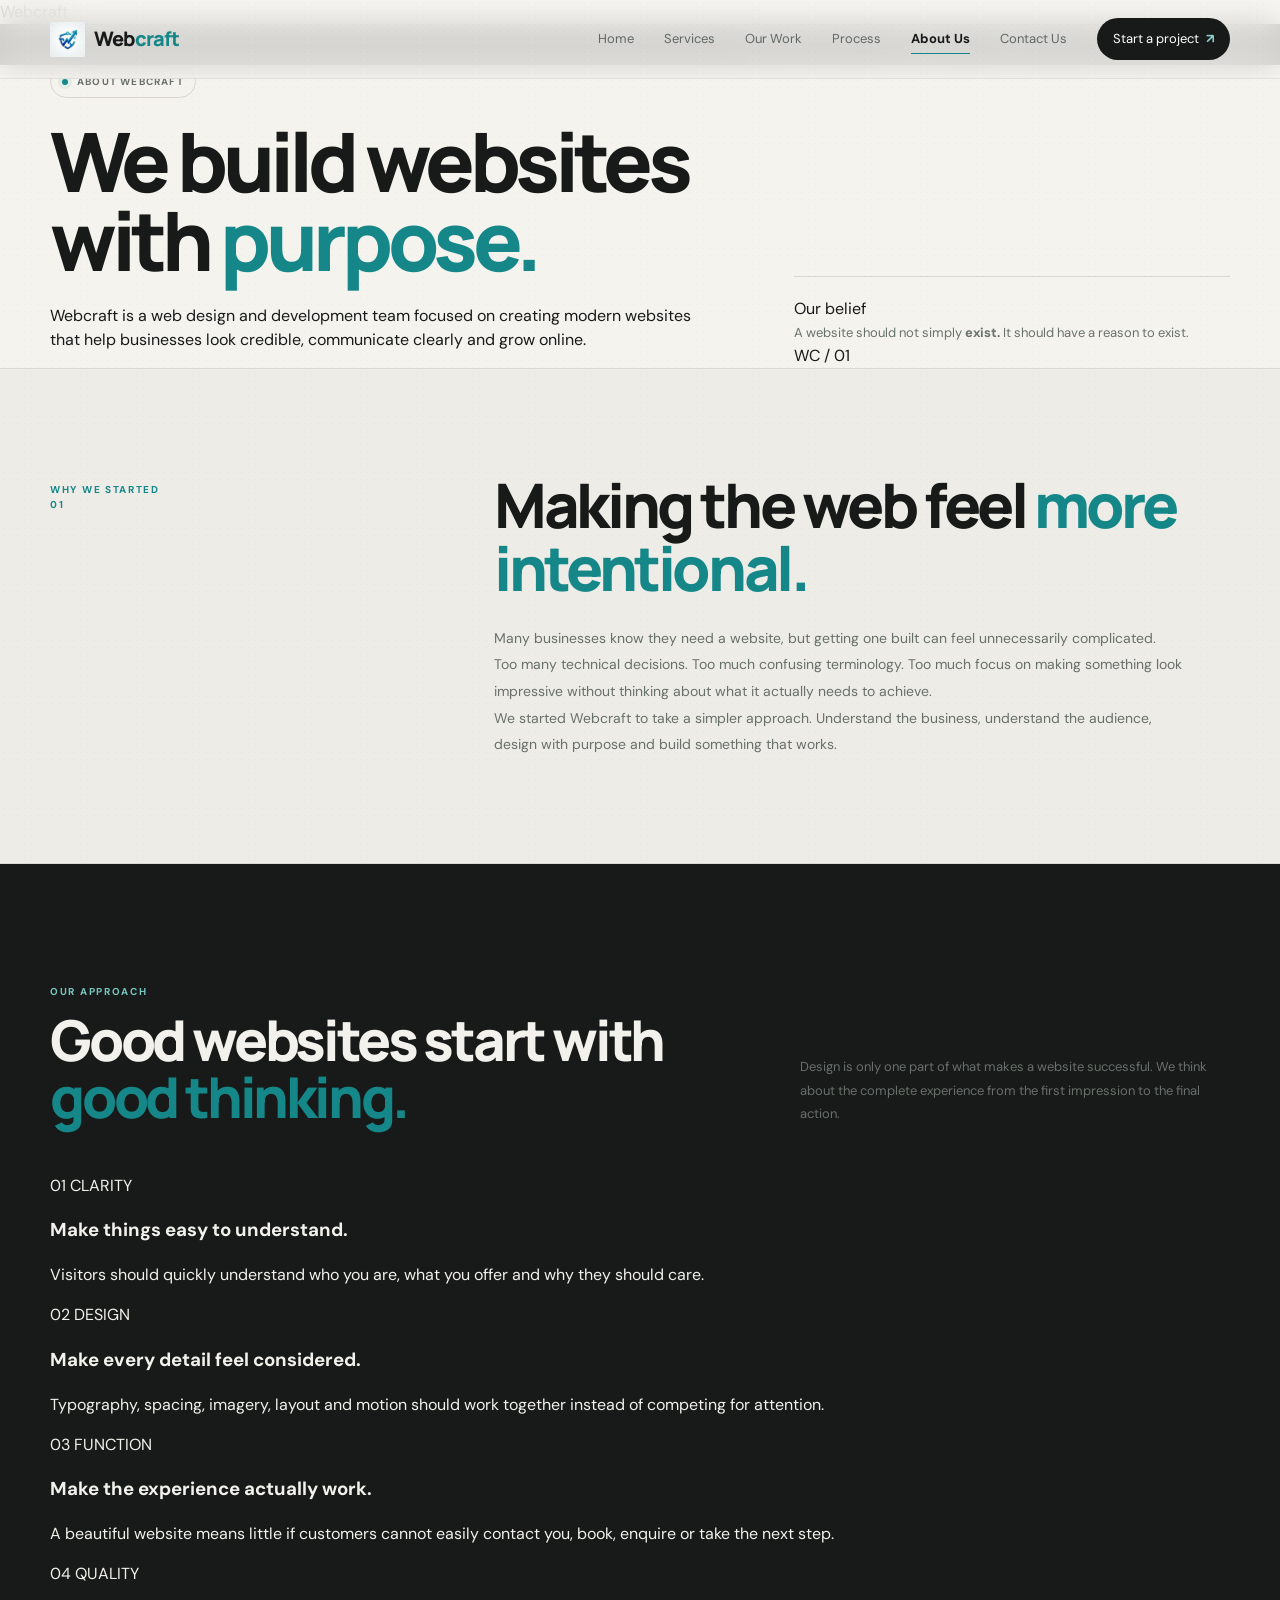
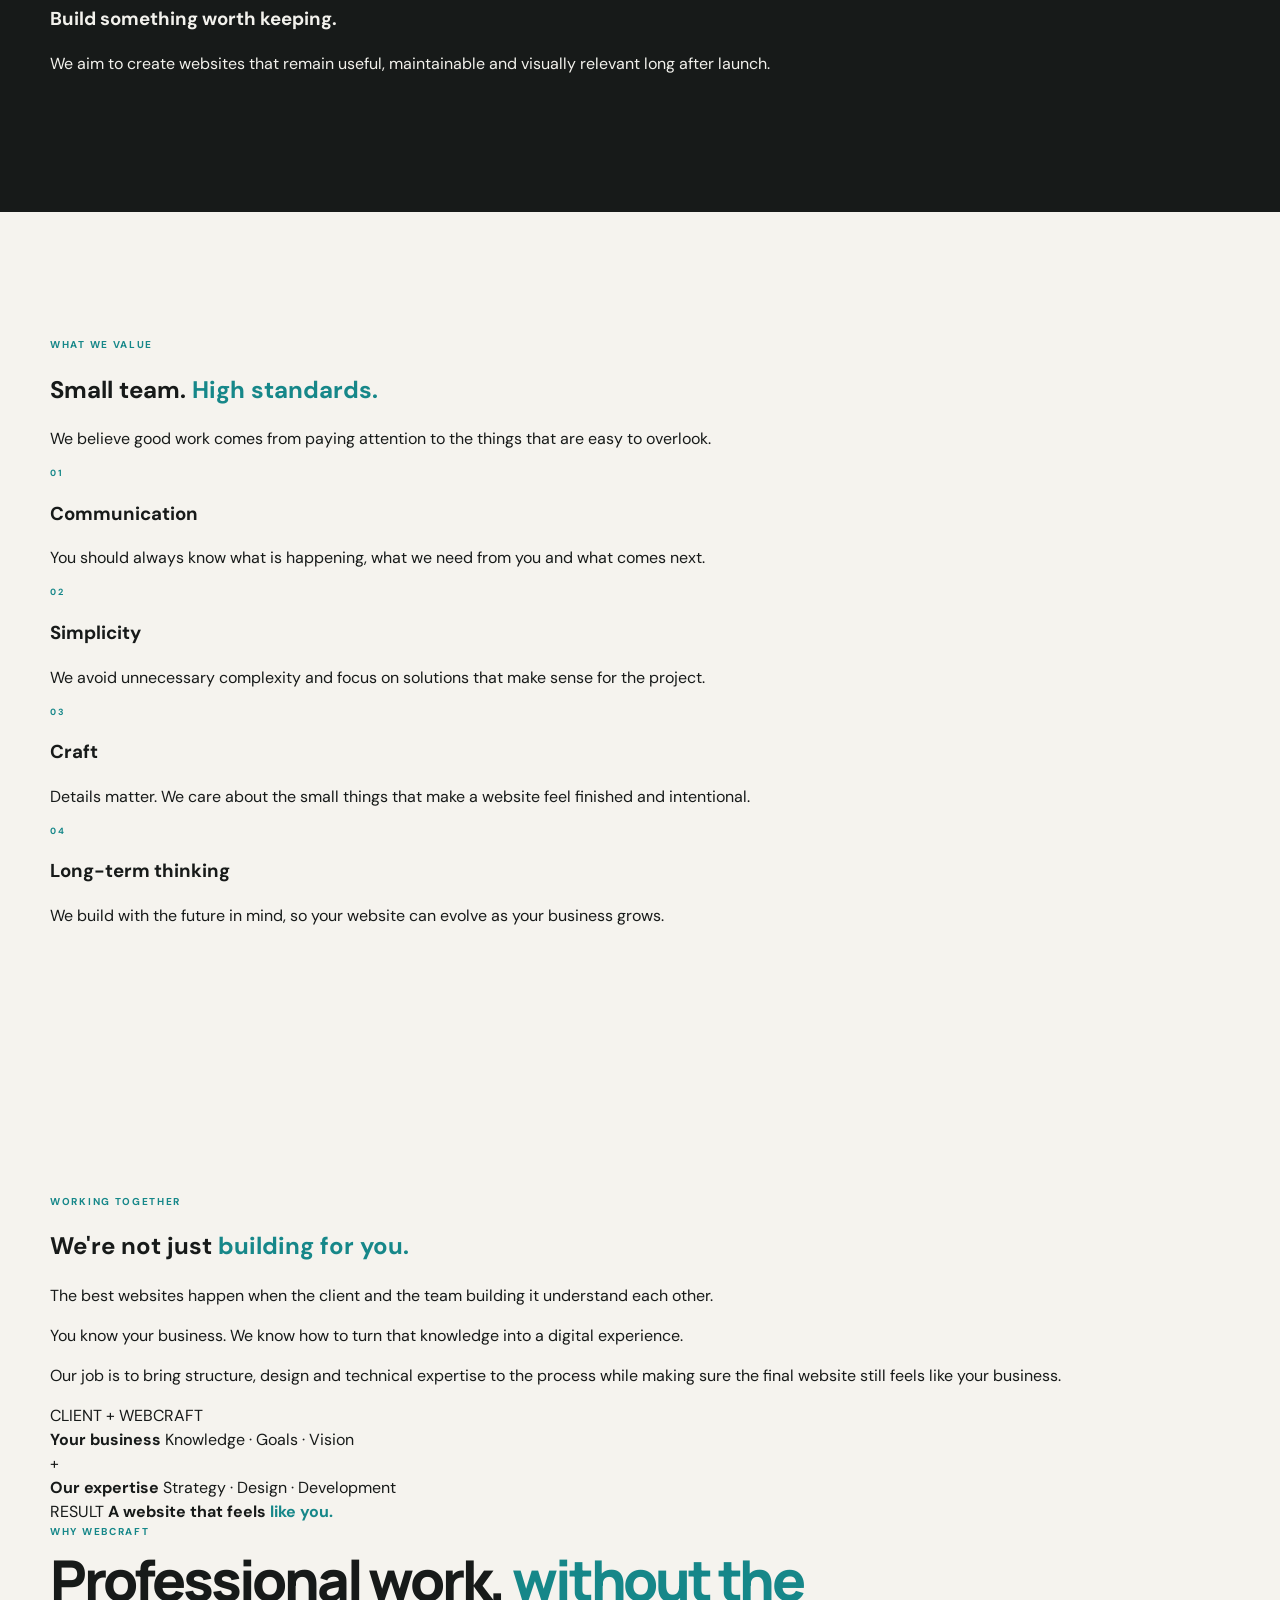
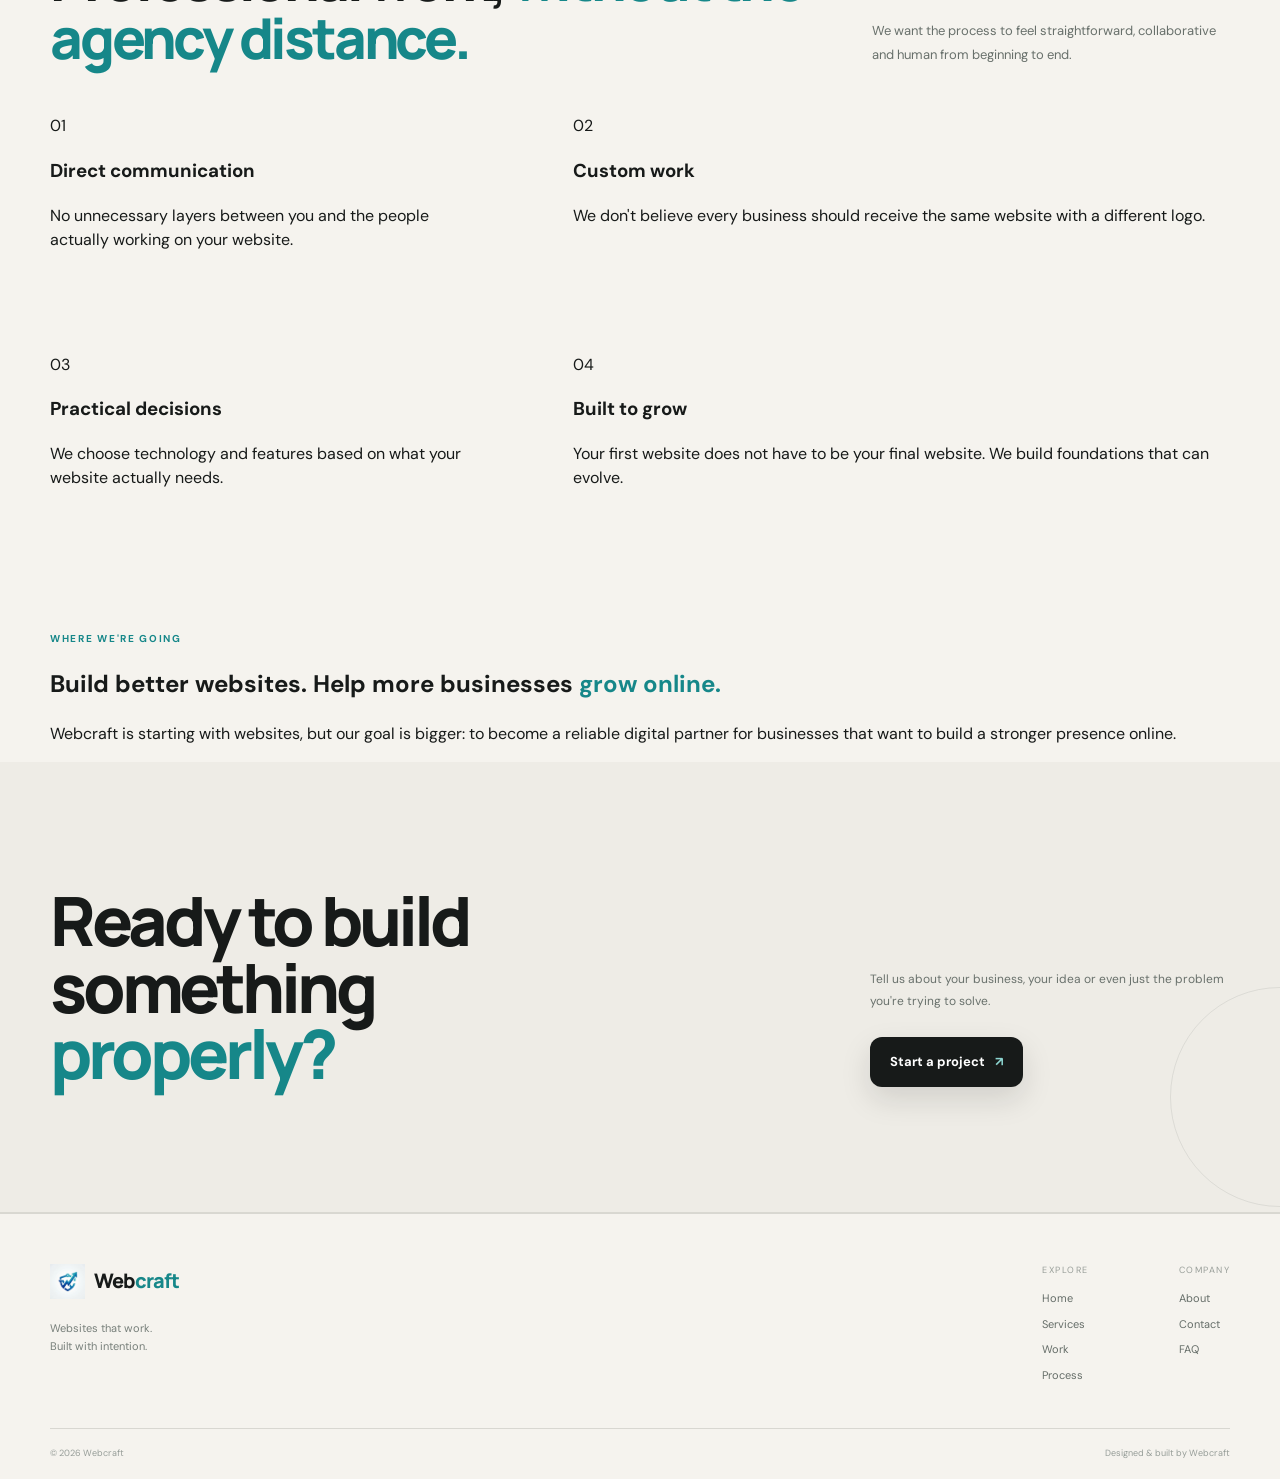
==== commit a0e9961a: "Update Webcraft website" ====
--- a/pages/about/about.html
+++ b/pages/about/about.html
@@ -93,7 +93,101 @@
        NAVIGATION
   ====================================================== -->
 
-  <header class="nav-wrap"><div class="topbar"><div class="container topbar-inner"><span class="topbar-label">Webcraft</span><span class="topbar-rule" aria-hidden="true"></span><span class="topbar-note">Digital experiences built with intent.</span><div class="social-links" aria-label="Webcraft social media"><a class="social-link" href="#" data-social="instagram" aria-label="Webcraft on Instagram" aria-disabled="true"><svg viewBox="0 0 24 24" aria-hidden="true"><rect x="3" y="3" width="18" height="18" rx="5" fill="none" stroke="currentColor" stroke-width="1.8"/><circle cx="12" cy="12" r="4.2" fill="none" stroke="currentColor" stroke-width="1.8"/><circle cx="17.5" cy="6.7" r="1.1" fill="currentColor"/></svg></a><a class="social-link" href="#" data-social="facebook" aria-label="Webcraft on Facebook" aria-disabled="true"><svg viewBox="0 0 24 24" aria-hidden="true"><path d="M14 8h3V4h-3c-3.3 0-5 2-5 5v3H6v4h3v4h4v-4h3.2l.8-4H13V9c0-.7.3-1 1-1Z" fill="currentColor"/></svg></a><a class="social-link" href="#" data-social="x" aria-label="Webcraft on X" aria-disabled="true"><svg viewBox="0 0 24 24" aria-hidden="true"><path d="M5 4h4.2l3.3 4.5L16.4 4H19l-5.3 6.1L19.5 20h-4.2l-3.7-5-4.2 5H5l5.5-6.6L5 4Zm2.8 1.8 8.2 12.4h1.3L9.1 5.8H7.8Z" fill="currentColor"/></svg></a><a class="social-link" href="#" data-social="youtube" aria-label="Webcraft on Youtube" aria-disabled="true"><svg viewBox="0 0 24 24" aria-hidden="true"><rect x="2.5" y="5.2" width="19" height="13.6" rx="4" fill="currentColor"/><path d="m10 9 5.2 3-5.2 3V9Z" fill="#07101f"/></svg></a><a class="social-link" href="#" data-social="github" aria-label="Webcraft on Github" aria-disabled="true"><svg viewBox="0 0 24 24" aria-hidden="true"><path d="M12 .8a11.2 11.2 0 0 0-3.54 21.83c.56.1.77-.24.77-.54v-2.08c-3.13.68-3.79-1.33-3.79-1.33-.51-1.3-1.25-1.65-1.25-1.65-1.02-.7.08-.69.08-.69 1.13.08 1.73 1.16 1.73 1.16 1 .1.98 1.99 2.7 1.42.1-.72.39-1.2.71-1.48-2.5-.29-5.13-1.25-5.13-5.57 0-1.23.44-2.23 1.16-3.01-.12-.29-.5-1.45.11-3.02 0 0 .95-.3 3.1 1.15a10.8 10.8 0 0 1 5.64 0c2.15-1.45 3.1-1.15 3.1-1.15.61 1.57.23 2.73.11 3.02.72.78 1.16 1.78 1.16 3.01 0 4.33-2.63 5.28-5.14 5.56.4.35.76 1.03.76 2.08v3.08c0 .3.2.65.78.54A11.2 11.2 0 0 0 12 .8Z" fill="currentColor"/></svg></a></div></div></div><nav class="nav container" aria-label="Main navigation"><a href="../../index.html" class="brand" aria-label="Webcraft home"><img src="../../assets/logo/logo.webp" width="320" height="320" decoding="async" alt=""><span>Web<span>craft</span></span></a><div class="nav-links" id="navLinks"><a href="../../index.html">Home</a><a href="../../pages/work/work.html">Our Work</a><a href="../../pages/services/services.html">Services</a><a href="../../pages/articles/articles.html">Articles</a><a href="../../pages/about/about.html" aria-current="page">About</a><a href="../../pages/contact/contact.html">Contact</a><a href="../../pages/contact/contact.html" class="nav-cta">Start a project <b>↗</b></a></div><button class="menu-toggle" type="button" aria-label="Open navigation" aria-expanded="false" aria-controls="navLinks"><span></span><span></span><span></span></button></nav></header>
+  <div class="social-strip" aria-label="Webcraft social media">
+  <div class="container social-strip-inner">
+    <span class="social-strip-label">Follow Webcraft</span>
+    <div class="social-strip-links">
+      <a data-social="instagram" href="#" target="_blank" rel="noopener noreferrer" aria-label="Webcraft on Instagram" hidden><svg viewBox="0 0 24 24" aria-hidden="true"><rect x="3" y="3" width="18" height="18" rx="5" fill="none" stroke="currentColor" stroke-width="1.8"/><circle cx="12" cy="12" r="4" fill="none" stroke="currentColor" stroke-width="1.8"/><circle cx="17.5" cy="6.5" r="1" fill="currentColor"/></svg><span>Instagram</span></a>
+      <a data-social="facebook" href="#" target="_blank" rel="noopener noreferrer" aria-label="Webcraft on Facebook" hidden><svg viewBox="0 0 24 24" aria-hidden="true"><path d="M14 21v-8h2.7l.4-3H14V8.1c0-.9.3-1.5 1.6-1.5h1.7V4c-.3 0-1.3-.1-2.5-.1-2.5 0-4.2 1.5-4.2 4.3V10H8v3h2.6v8H14Z" fill="currentColor"/></svg><span>Facebook</span></a>
+      <a data-social="x" href="#" target="_blank" rel="noopener noreferrer" aria-label="Webcraft on X" hidden><svg viewBox="0 0 24 24" aria-hidden="true"><path d="M5 4h3.7l3.6 5 4.2-5H19l-5.2 6.1L19.5 20h-3.7l-3.9-5.4L7.3 20H5l5.5-6.5L5 4Zm3.2 1.7H7.1l8.9 12.6h1.1L8.2 5.7Z" fill="currentColor"/></svg><span>X</span></a>
+      <a data-social="youtube" href="#" target="_blank" rel="noopener noreferrer" aria-label="Webcraft on YouTube" hidden><svg viewBox="0 0 24 24" aria-hidden="true"><path d="M21 8.2a2.7 2.7 0 0 0-1.9-1.9C17.4 5.8 12 5.8 12 5.8s-5.4 0-7.1.5A2.7 2.7 0 0 0 3 8.2a28 28 0 0 0-.5 3.8A28 28 0 0 0 3 15.8a2.7 2.7 0 0 0 1.9 1.9c1.7.5 7.1.5 7.1.5s5.4 0 7.1-.5a2.7 2.7 0 0 0 1.9-1.9 28 28 0 0 0 .5-3.8 28 28 0 0 0-.5-3.8ZM10.5 15V9l5 3-5 3Z" fill="currentColor"/></svg><span>YouTube</span></a>
+      <a data-social="github" href="#" target="_blank" rel="noopener noreferrer" aria-label="Webcraft on GitHub" hidden><svg viewBox="0 0 24 24" aria-hidden="true"><path d="M12 2.8a9.2 9.2 0 0 0-2.9 17.9c.5.1.7-.2.7-.5v-1.8c-2.8.6-3.4-1.2-3.4-1.2-.5-1.1-1.1-1.4-1.1-1.4-.9-.6.1-.6.1-.6 1 0 1.5 1 1.5 1 .9 1.5 2.3 1.1 2.9.8.1-.6.4-1.1.7-1.3-2.2-.2-4.5-1.1-4.5-4.8 0-1.1.4-2 1-2.7-.1-.2-.4-1.3.1-2.7 0 0 .8-.3 2.8 1a9.4 9.4 0 0 1 5 0c1.9-1.3 2.8-1 2.8-1 .5 1.4.2 2.5.1 2.7.6.7 1 1.6 1 2.7 0 3.7-2.3 4.6-4.5 4.8.4.3.7.9.7 1.8v2.7c0 .3.2.6.7.5A9.2 9.2 0 0 0 12 2.8Z" fill="currentColor"/></svg><span>GitHub</span></a>
+    </div>
+  </div>
+</div>
+<header class="nav-wrap">
+
+    <nav
+      class="nav container"
+      aria-label="Main navigation"
+    >
+
+      <a
+        href="../../index.html"
+        class="brand"
+        aria-label="Webcraft home"
+      >
+
+        <img
+          src="../../assets/logo/logo.webp" width="320" height="320" decoding="async"
+          alt=""
+        >
+
+        <span>
+          Web<span>craft</span>
+        </span>
+
+      </a>
+
+
+      <button
+        class="menu-toggle"
+        type="button"
+        aria-label="Open navigation"
+        aria-expanded="false"
+        aria-controls="navLinks"
+      >
+
+        <span></span>
+        <span></span>
+        <span></span>
+
+      </button>
+
+
+      <div
+        class="nav-links"
+        id="navLinks"
+      >
+
+        <a href="../../index.html">
+          Home
+        </a>
+
+        <a href="../services/services.html">
+          Services
+        </a>
+
+        <a href="../work/work.html">
+          Our Work
+        </a>
+
+        <a href="../articles/articles.html">
+          Process
+        </a>
+
+        <a
+          href="about.html"
+          aria-current="page"
+        >
+          About Us
+        </a>
+        
+        <a href="../contact/contact.html">
+          Contact Us
+        </a>
+        <a
+          href="../contact/contact.html"
+          class="nav-cta"
+        >
+          Start a project <b>↗</b>
+        </a>
+
+      </div>
+
+    </nav>
+
+  </header>
 
 
   <main id="main-content">
@@ -778,15 +872,125 @@
        FOOTER
   ====================================================== -->
 
-  <footer class="footer"><div class="container"><div class="footer-main"><div><a href="../../index.html" class="brand"><img src="../../assets/logo/logo.webp" width="320" height="320" decoding="async" alt=""><span>Web<span>craft</span></span></a><p>Websites that work.<br>Built with intention.</p></div><div class="footer-links"><div><span>Explore</span><a href="../../index.html">Home</a><a href="../../pages/work/work.html">Our Work</a><a href="../../pages/services/services.html">Services</a><a href="../../pages/articles/articles.html">Articles</a></div><div><span>Company</span><a href="../../pages/about/about.html">About</a><a href="../../pages/contact/contact.html">Contact</a><a href="../../pages/faq/faq.html">FAQ</a></div></div></div><div class="footer-bottom"><span>© <span id="year"></span> Webcraft</span><span>Built with intention.</span></div></div></footer>
+  <footer class="footer">
+
+    <div class="container">
+
+
+      <div class="footer-main">
+
+
+        <div>
+
+          <a
+            href="../../index.html"
+            class="brand"
+          >
+
+            <img
+              src="../../assets/logo/logo.webp" width="320" height="320" decoding="async"
+              alt=""
+            >
+
+            <span>
+              Web<span>craft</span>
+            </span>
+
+          </a>
+
+          <p>
+            Websites that work.
+            <br>
+            Built with intention.
+          </p>
+
+        </div>
+
+
+        <div class="footer-links">
+
+
+          <div>
+
+            <span>
+              Explore
+            </span>
+
+            <a href="../../index.html">
+              Home
+            </a>
+
+            <a href="../services/services.html">
+              Services
+            </a>
+
+            <a href="../work/work.html">
+              Work
+            </a>
+
+            <a href="../articles/articles.html">
+              Process
+            </a>
+
+          </div>
+
+
+          <div>
+
+            <span>
+              Company
+            </span>
+
+            <a
+              href="about.html"
+            >
+              About
+            </a>
+
+            <a
+              href="../contact/contact.html"
+            >
+              Contact
+            </a>
+
+            <a
+              href="../faq/faq.html"
+            >
+              FAQ
+            </a>
+
+          </div>
+
+
+        </div>
+
+      </div>
+
+
+      <div class="footer-bottom">
+
+        <span>
+          © <span id="year"></span> Webcraft
+        </span>
+
+        <span>
+          Designed & built by Webcraft
+        </span>
+
+      </div>
+
+    </div>
+
+  </footer>
 
 
   <!-- =====================================================
        JAVASCRIPT
   ====================================================== -->
 
-  <!-- Cloudflare Web Analytics --><script type='module' src='https://static.cloudflareinsights.com/beacon.min.js' data-cf-beacon='{"token": "63a4262f47704f2aa8d74ef2e0de4230"}'></script><!-- End Cloudflare Web Analytics -->
-
-<script src="../../js/social-links.js"></script><script src="../../js/main.js"></script></body>
+  <script src="../../js/social-links.js"></script><script src="../../js/main.js"></script>
+   <!-- Cloudflare Web Analytics --><script type='module' src='https://static.cloudflareinsights.com/beacon.min.js' data-cf-beacon='{"token": "63a4262f47704f2aa8d74ef2e0de4230"}'></script><!-- End Cloudflare Web Analytics -->
+
+</body>
 
 </html>
--- a/css/pages.css
+++ b/css/pages.css
@@ -1778,17 +1778,6 @@
 .page-cta { position: relative; overflow: hidden; }
 .page-cta::after { content:""; position:absolute; width:220px; height:220px; border:1px solid currentColor; border-radius:50%; right:-110px; top:50%; opacity:.08; pointer-events:none; }
 
-
-/* Blue/black page harmonisation */
-.page-hero,.page-hero-inner,.service-card,.faq-item,.contact-panel,.about-card,.process-stage{color:var(--ink)}
-.page-hero p,.service-card p,.faq-answer,.about-hero-text,.about-hero-side>p,.process-stage-content>p{color:var(--ink-soft)}
-.service-card,.faq-item,.about-card{background:var(--surface);border-color:var(--line)}
-
-/* Dark blue component pass */
-.page-hero{background:radial-gradient(circle at 80% 15%,rgba(61,140,255,.11),transparent 34%)}
-.page-hero-inner{border-color:var(--line)!important}
-.page-hero-note,.service-card,.faq-item,.faq-question,.faq-answer,.about-card,.service-feature,.service-list-card,.service-cta,.contact-panel{background:var(--surface)!important;border-color:var(--line)!important;color:var(--ink)}
-.page-hero-note p,.service-card p,.faq-answer,.service-list-card p,.service-feature p,.contact-panel p{color:var(--ink-soft)!important}
-.faq-question{color:var(--ink)!important}.faq-question:hover{background:var(--surface-soft)!important}
-.service-card:hover,.about-card:hover{border-color:rgba(61,140,255,.48)!important;background:#0d1c30!important}
-.process-stage:hover{background:rgba(17,35,58,.55)!important}.process-stage-list span{background:#0b1727!important;border-color:var(--line)!important;color:var(--muted)!important}
+/* Articles — intentionally shares the original Webcraft cream/teal system */
+.article-hero{padding:95px 0 55px}.article-hero-grid{display:grid;grid-template-columns:minmax(0,1.35fr) minmax(250px,.65fr);gap:70px;align-items:end}.article-meta{display:flex;gap:12px;flex-wrap:wrap;margin-top:24px;color:var(--muted);font-size:12px}.article-content{padding:55px 0 110px}.article-layout{display:grid;grid-template-columns:minmax(0,760px) 260px;gap:70px}.article-body h2{font-family:"Manrope",sans-serif;font-size:28px;line-height:1.2;margin:42px 0 14px}.article-body h3{font-family:"Manrope",sans-serif;font-size:20px;margin:30px 0 10px}.article-body p,.article-body li{color:var(--ink-soft);font-size:16px;line-height:1.8}.article-body ul{padding-left:22px}.article-aside{border-left:1px solid var(--line);padding-left:24px;position:sticky;top:105px;height:max-content}.article-aside span{display:block;color:var(--accent);font-size:10px;font-weight:700;letter-spacing:1.5px;text-transform:uppercase;margin-bottom:12px}.article-aside a{display:block;text-decoration:none;font-size:14px;padding:7px 0}.article-cta{margin-top:50px;padding:28px;background:var(--accent-soft);border:1px solid var(--line);border-radius:var(--radius-md)}.article-card{display:block;text-decoration:none;border-top:1px solid var(--line);padding:28px 0}.article-card:hover h2{color:var(--accent)}.article-card h2{margin:5px 0 8px;font-family:"Manrope",sans-serif;font-size:25px;transition:color .2s}.article-card p{margin:0;color:var(--ink-soft)}.article-grid{padding:20px 0 100px}.article-index-hero{padding:95px 0 55px}.article-index-intro{max-width:720px;color:var(--ink-soft);font-size:17px;line-height:1.75}.article-label{font-size:10px;letter-spacing:1.5px;text-transform:uppercase;color:var(--accent);font-weight:700}
+@media(max-width:800px){.article-hero-grid,.article-layout{grid-template-columns:1fr;gap:35px}.article-aside{position:static;border-left:0;border-top:1px solid var(--line);padding:24px 0 0}}
--- a/css/styles.css
+++ b/css/styles.css
@@ -2290,17 +2290,12 @@
 }
 
 
-/* =========================================================
-   WEBCRAFT 2026 VISUAL SYSTEM — DEEP BLUE / BLACK
-========================================================= */
-:root{--bg:#050b14;--bg-soft:#08111e;--surface:#0b1626;--surface-soft:#0e1b2d;--ink:#f4f8ff;--ink-soft:#b6c5d8;--muted:#7f90a7;--muted-light:#9caec3;--line:#1a2a40;--line-dark:#2b405c;--accent:#3d8cff;--accent-light:#8fc4ff;--accent-soft:rgba(61,140,255,.12);--shadow-sm:0 8px 25px rgba(0,0,0,.18);--shadow-md:0 20px 55px rgba(0,0,0,.25);--shadow-lg:0 30px 90px rgba(0,0,0,.35)}
-body{background:var(--bg);color:var(--ink)}
-body::before{opacity:.025;background-image:radial-gradient(#8fc4ff .45px,transparent .45px)}
-.nav-wrap{background:rgba(5,11,20,.82);border-bottom:1px solid rgba(108,151,203,.12);backdrop-filter:blur(20px);-webkit-backdrop-filter:blur(20px)}
-.nav{height:72px}.nav-links{gap:26px}.nav-links a{color:#91a2b8}.nav-links a:not(.nav-cta):hover,.nav-links a[aria-current="page"]{color:#fff}.nav-links a[aria-current="page"]::after{width:100%}.nav-cta{background:#f4f8ff;color:#06101e!important}.nav-cta b{color:#2f82ff}.brand{color:#f4f8ff}.brand>span>span{color:var(--accent)}
-.btn-dark{background:#f4f8ff;color:#06101e;box-shadow:0 12px 35px rgba(0,0,0,.24)}.btn-dark:hover{box-shadow:0 18px 42px rgba(24,110,255,.22)}.text-link{color:#b5c4d8;border-color:#30445f}.text-link:hover{color:#7db8ff;border-color:#3d8cff}
-.topbar{height:34px;border-bottom:1px solid rgba(108,151,203,.1);background:#030812}.topbar-inner{height:100%;display:flex;align-items:center;gap:10px}.topbar-label{color:#dce9f8;font-size:9px;font-weight:800;letter-spacing:1.8px;text-transform:uppercase}.topbar-rule{width:28px;height:1px;background:#274363}.topbar-note{color:#6f829a;font-size:9px;letter-spacing:.2px}.social-links{display:flex;align-items:center;gap:6px;margin-left:auto}.social-link{display:grid;place-items:center;width:24px;height:24px;border:1px solid transparent;border-radius:7px;color:#7e91a9;text-decoration:none;transition:color .2s ease,border-color .2s ease,background .2s ease,transform .2s ease}.social-link svg{width:13px;height:13px}.social-link:hover{color:#8fc4ff;border-color:#203a59;background:#0a1728;transform:translateY(-1px)}.social-link[aria-disabled="true"]{opacity:.72}.social-link[aria-disabled="true"]:hover{color:#7e91a9;border-color:transparent;background:transparent;transform:none}
-.footer{background:#030811;color:#dbe7f5;border-top:1px solid var(--line)}.footer a{color:#8395ac}.footer a:hover{color:#fff}.footer p{color:#6f829a}.footer-bottom{border-top-color:#15263a;color:#64778f}
-.site-progress{background:#08111e}.site-progress span{background:linear-gradient(90deg,#2e79ff,#70b7ff)}.back-to-top{background:#0d1c2f;border-color:#27405e;color:#cfe3fa}.back-to-top:hover{background:#173251}
-.site-loader{background:#050b14;color:#fff}.loader-brand{color:#fff}.loader-grid i{background:#2f82ff}
-@media(max-width:768px){.topbar{height:32px}.topbar-note{display:none}.topbar-rule{display:none}.topbar-inner{padding-inline:20px}.nav{height:68px}.nav-wrap{position:fixed}.nav-links{background:#07101c;border-color:#1d334d;box-shadow:0 25px 70px rgba(0,0,0,.4)}.nav-links a{color:#a9b8ca}.nav-cta{color:#06101e!important}}
+/* Global social strip — uses the existing Webcraft visual system */
+.social-strip{background:var(--ink);color:#fff;border-bottom:1px solid rgba(255,255,255,.08);}
+.social-strip-inner{min-height:40px;display:flex;align-items:center;justify-content:flex-end;gap:18px;}
+.social-strip-label{font-size:10px;font-weight:700;letter-spacing:1.4px;text-transform:uppercase;opacity:.65;}
+.social-strip-links{display:flex;align-items:center;gap:12px;}
+.social-strip-links a{display:inline-flex;align-items:center;gap:6px;color:#fff;text-decoration:none;font-size:11px;font-weight:600;opacity:.82;transition:opacity .2s ease,color .2s ease;}
+.social-strip-links a:hover{opacity:1;color:var(--accent-light);}
+.social-strip-links svg{width:15px;height:15px;flex:none;}
+@media(max-width:640px){.social-strip-inner{justify-content:center;min-height:38px;}.social-strip-label{display:none;}.social-strip-links{gap:14px}.social-strip-links a span{display:none}.social-strip-links svg{width:17px;height:17px;}}
--- a/css/about.css
+++ b/css/about.css
@@ -1046,6 +1046,3 @@
 /* Second-pass refinements */
 
 .about-page img { height:auto; }
-
-/* Blue/black visual alignment */
-.about-hero,.about-section,.about-values,.about-team,.about-cta{background:transparent}
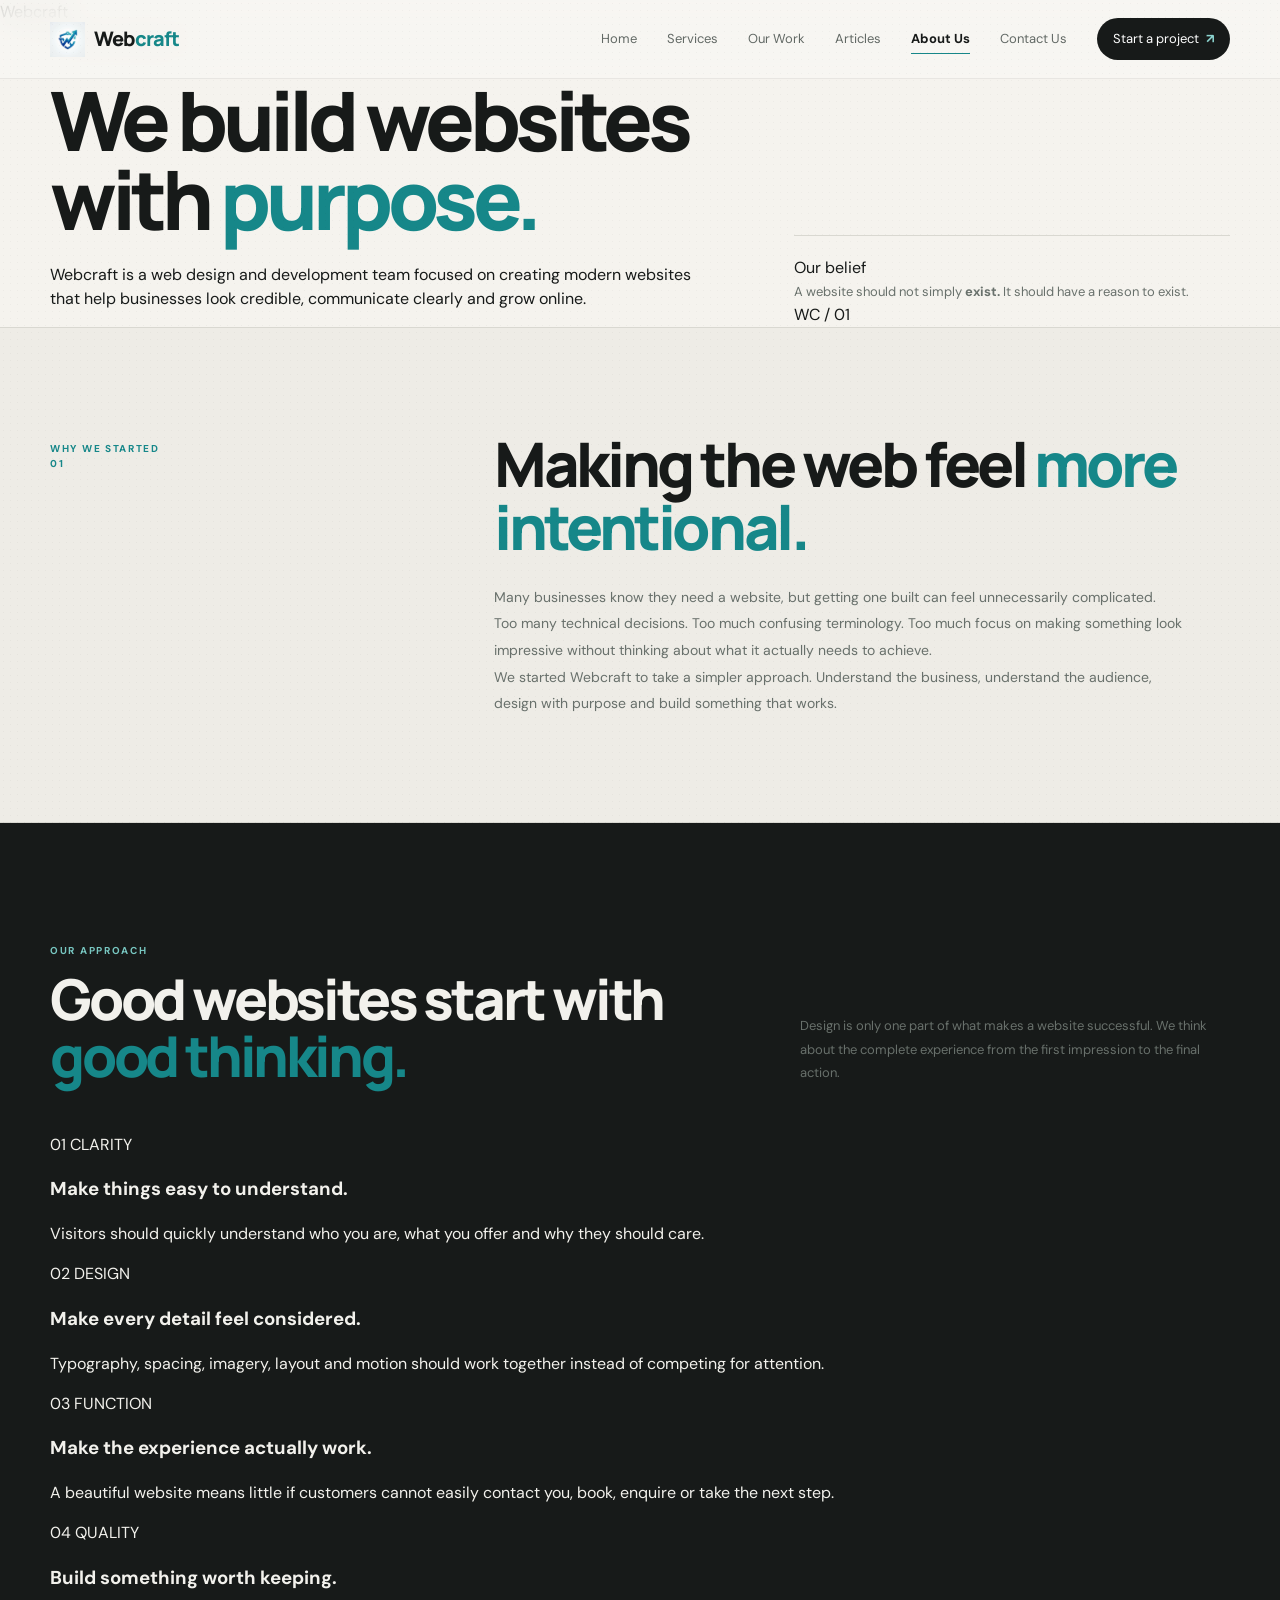
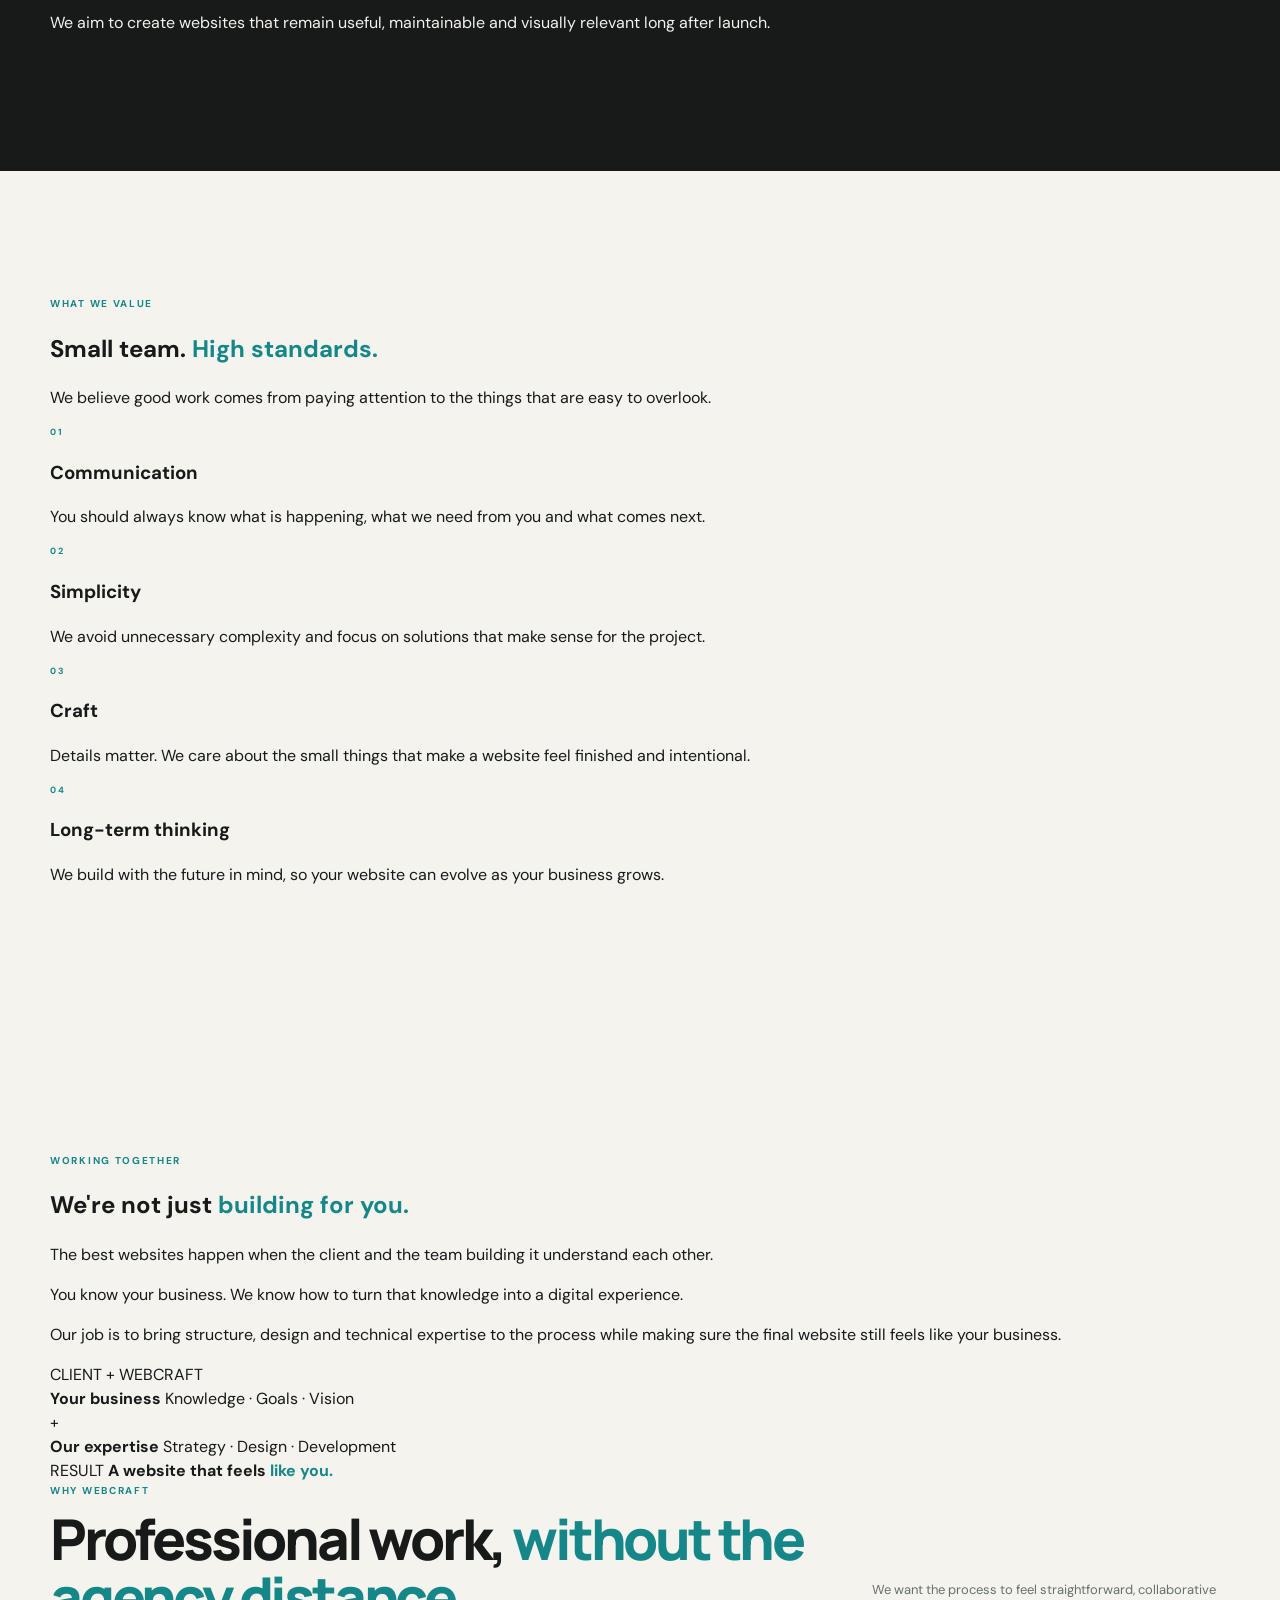
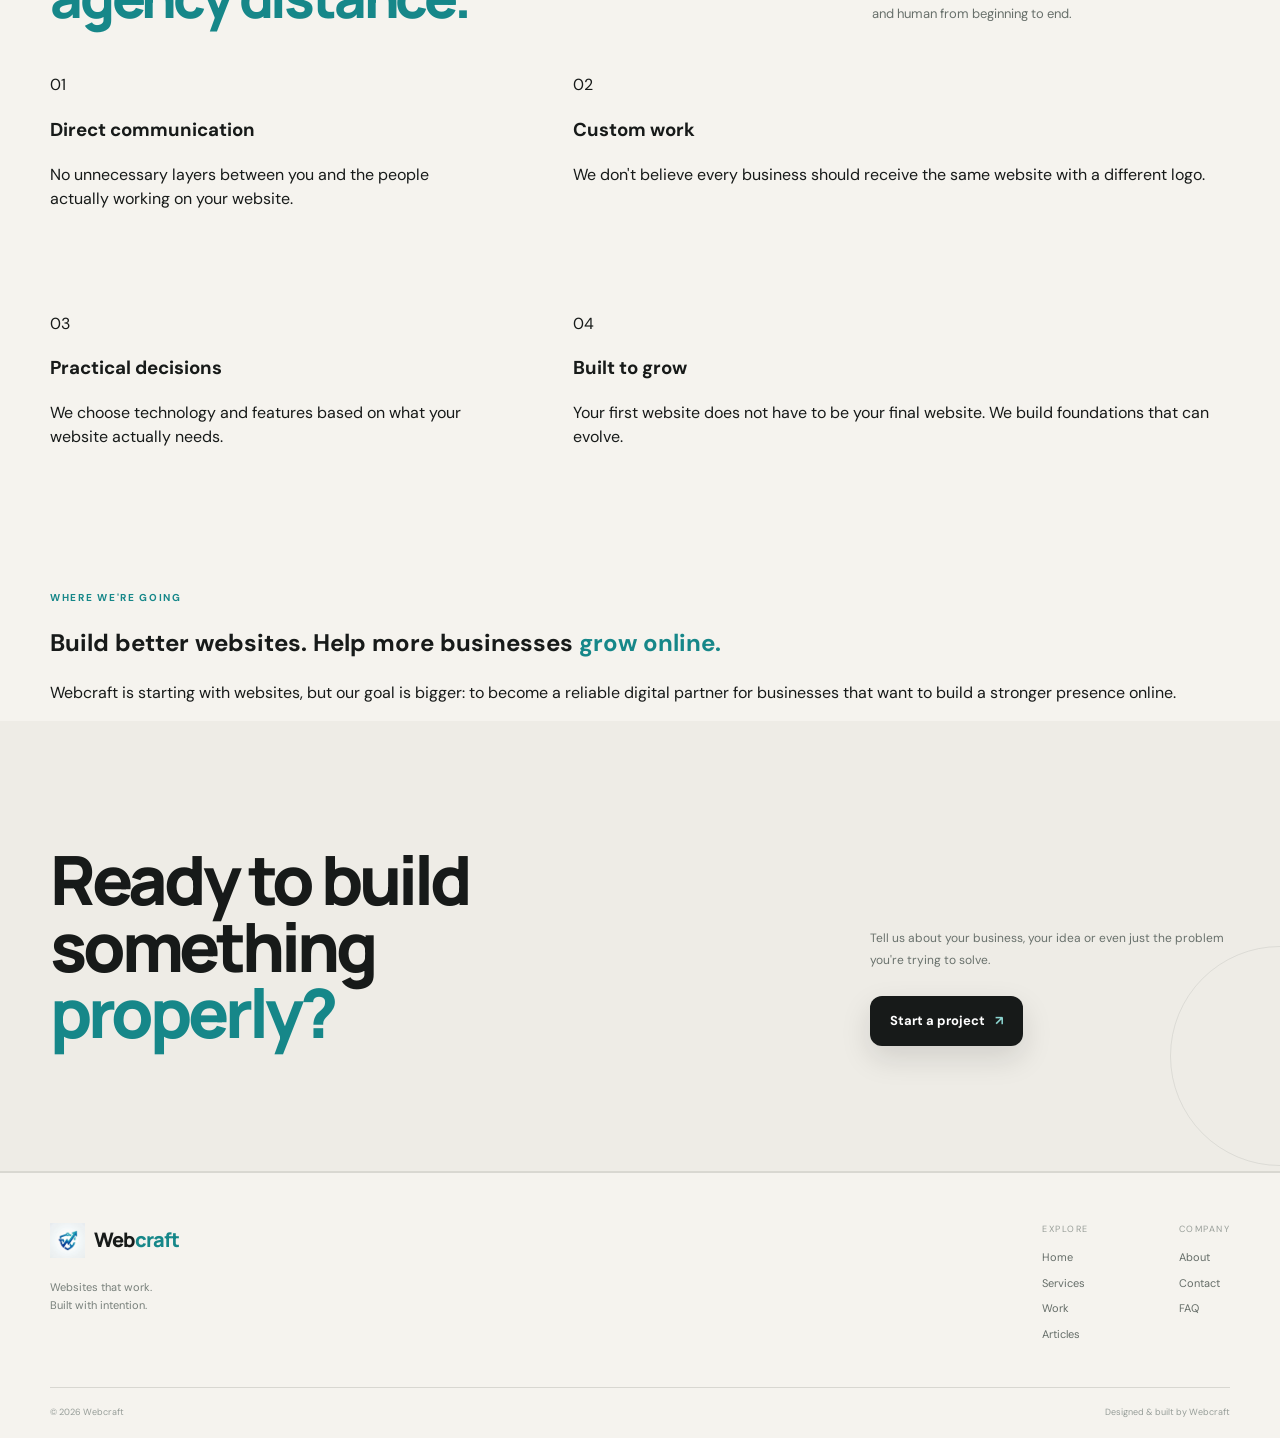
==== commit 0795ab1c: "Update Webcraft website" ====
--- a/pages/about/about.html
+++ b/pages/about/about.html
@@ -93,19 +93,7 @@
        NAVIGATION
   ====================================================== -->
 
-  <div class="social-strip" aria-label="Webcraft social media">
-  <div class="container social-strip-inner">
-    <span class="social-strip-label">Follow Webcraft</span>
-    <div class="social-strip-links">
-      <a data-social="instagram" href="#" target="_blank" rel="noopener noreferrer" aria-label="Webcraft on Instagram" hidden><svg viewBox="0 0 24 24" aria-hidden="true"><rect x="3" y="3" width="18" height="18" rx="5" fill="none" stroke="currentColor" stroke-width="1.8"/><circle cx="12" cy="12" r="4" fill="none" stroke="currentColor" stroke-width="1.8"/><circle cx="17.5" cy="6.5" r="1" fill="currentColor"/></svg><span>Instagram</span></a>
-      <a data-social="facebook" href="#" target="_blank" rel="noopener noreferrer" aria-label="Webcraft on Facebook" hidden><svg viewBox="0 0 24 24" aria-hidden="true"><path d="M14 21v-8h2.7l.4-3H14V8.1c0-.9.3-1.5 1.6-1.5h1.7V4c-.3 0-1.3-.1-2.5-.1-2.5 0-4.2 1.5-4.2 4.3V10H8v3h2.6v8H14Z" fill="currentColor"/></svg><span>Facebook</span></a>
-      <a data-social="x" href="#" target="_blank" rel="noopener noreferrer" aria-label="Webcraft on X" hidden><svg viewBox="0 0 24 24" aria-hidden="true"><path d="M5 4h3.7l3.6 5 4.2-5H19l-5.2 6.1L19.5 20h-3.7l-3.9-5.4L7.3 20H5l5.5-6.5L5 4Zm3.2 1.7H7.1l8.9 12.6h1.1L8.2 5.7Z" fill="currentColor"/></svg><span>X</span></a>
-      <a data-social="youtube" href="#" target="_blank" rel="noopener noreferrer" aria-label="Webcraft on YouTube" hidden><svg viewBox="0 0 24 24" aria-hidden="true"><path d="M21 8.2a2.7 2.7 0 0 0-1.9-1.9C17.4 5.8 12 5.8 12 5.8s-5.4 0-7.1.5A2.7 2.7 0 0 0 3 8.2a28 28 0 0 0-.5 3.8A28 28 0 0 0 3 15.8a2.7 2.7 0 0 0 1.9 1.9c1.7.5 7.1.5 7.1.5s5.4 0 7.1-.5a2.7 2.7 0 0 0 1.9-1.9 28 28 0 0 0 .5-3.8 28 28 0 0 0-.5-3.8ZM10.5 15V9l5 3-5 3Z" fill="currentColor"/></svg><span>YouTube</span></a>
-      <a data-social="github" href="#" target="_blank" rel="noopener noreferrer" aria-label="Webcraft on GitHub" hidden><svg viewBox="0 0 24 24" aria-hidden="true"><path d="M12 2.8a9.2 9.2 0 0 0-2.9 17.9c.5.1.7-.2.7-.5v-1.8c-2.8.6-3.4-1.2-3.4-1.2-.5-1.1-1.1-1.4-1.1-1.4-.9-.6.1-.6.1-.6 1 0 1.5 1 1.5 1 .9 1.5 2.3 1.1 2.9.8.1-.6.4-1.1.7-1.3-2.2-.2-4.5-1.1-4.5-4.8 0-1.1.4-2 1-2.7-.1-.2-.4-1.3.1-2.7 0 0 .8-.3 2.8 1a9.4 9.4 0 0 1 5 0c1.9-1.3 2.8-1 2.8-1 .5 1.4.2 2.5.1 2.7.6.7 1 1.6 1 2.7 0 3.7-2.3 4.6-4.5 4.8.4.3.7.9.7 1.8v2.7c0 .3.2.6.7.5A9.2 9.2 0 0 0 12 2.8Z" fill="currentColor"/></svg><span>GitHub</span></a>
-    </div>
-  </div>
-</div>
-<header class="nav-wrap">
+  <header class="nav-wrap">
 
     <nav
       class="nav container"
@@ -163,7 +151,7 @@
         </a>
 
         <a href="../articles/articles.html">
-          Process
+          Articles
         </a>
 
         <a
@@ -929,7 +917,7 @@
             </a>
 
             <a href="../articles/articles.html">
-              Process
+              Articles
             </a>
 
           </div>
@@ -988,7 +976,7 @@
        JAVASCRIPT
   ====================================================== -->
 
-  <script src="../../js/social-links.js"></script><script src="../../js/main.js"></script>
+  <script src="../../js/main.js"></script>
    <!-- Cloudflare Web Analytics --><script type='module' src='https://static.cloudflareinsights.com/beacon.min.js' data-cf-beacon='{"token": "63a4262f47704f2aa8d74ef2e0de4230"}'></script><!-- End Cloudflare Web Analytics -->
 
 </body>
--- a/css/pages.css
+++ b/css/pages.css
@@ -1777,7 +1777,3 @@
 
 .page-cta { position: relative; overflow: hidden; }
 .page-cta::after { content:""; position:absolute; width:220px; height:220px; border:1px solid currentColor; border-radius:50%; right:-110px; top:50%; opacity:.08; pointer-events:none; }
-
-/* Articles — intentionally shares the original Webcraft cream/teal system */
-.article-hero{padding:95px 0 55px}.article-hero-grid{display:grid;grid-template-columns:minmax(0,1.35fr) minmax(250px,.65fr);gap:70px;align-items:end}.article-meta{display:flex;gap:12px;flex-wrap:wrap;margin-top:24px;color:var(--muted);font-size:12px}.article-content{padding:55px 0 110px}.article-layout{display:grid;grid-template-columns:minmax(0,760px) 260px;gap:70px}.article-body h2{font-family:"Manrope",sans-serif;font-size:28px;line-height:1.2;margin:42px 0 14px}.article-body h3{font-family:"Manrope",sans-serif;font-size:20px;margin:30px 0 10px}.article-body p,.article-body li{color:var(--ink-soft);font-size:16px;line-height:1.8}.article-body ul{padding-left:22px}.article-aside{border-left:1px solid var(--line);padding-left:24px;position:sticky;top:105px;height:max-content}.article-aside span{display:block;color:var(--accent);font-size:10px;font-weight:700;letter-spacing:1.5px;text-transform:uppercase;margin-bottom:12px}.article-aside a{display:block;text-decoration:none;font-size:14px;padding:7px 0}.article-cta{margin-top:50px;padding:28px;background:var(--accent-soft);border:1px solid var(--line);border-radius:var(--radius-md)}.article-card{display:block;text-decoration:none;border-top:1px solid var(--line);padding:28px 0}.article-card:hover h2{color:var(--accent)}.article-card h2{margin:5px 0 8px;font-family:"Manrope",sans-serif;font-size:25px;transition:color .2s}.article-card p{margin:0;color:var(--ink-soft)}.article-grid{padding:20px 0 100px}.article-index-hero{padding:95px 0 55px}.article-index-intro{max-width:720px;color:var(--ink-soft);font-size:17px;line-height:1.75}.article-label{font-size:10px;letter-spacing:1.5px;text-transform:uppercase;color:var(--accent);font-weight:700}
-@media(max-width:800px){.article-hero-grid,.article-layout{grid-template-columns:1fr;gap:35px}.article-aside{position:static;border-left:0;border-top:1px solid var(--line);padding:24px 0 0}}
--- a/css/styles.css
+++ b/css/styles.css
@@ -2288,14 +2288,3 @@
   html { scroll-behavior: auto; }
   *, *::before, *::after { animation-duration: .01ms !important; animation-iteration-count: 1 !important; transition-duration: .01ms !important; }
 }
-
-
-/* Global social strip — uses the existing Webcraft visual system */
-.social-strip{background:var(--ink);color:#fff;border-bottom:1px solid rgba(255,255,255,.08);}
-.social-strip-inner{min-height:40px;display:flex;align-items:center;justify-content:flex-end;gap:18px;}
-.social-strip-label{font-size:10px;font-weight:700;letter-spacing:1.4px;text-transform:uppercase;opacity:.65;}
-.social-strip-links{display:flex;align-items:center;gap:12px;}
-.social-strip-links a{display:inline-flex;align-items:center;gap:6px;color:#fff;text-decoration:none;font-size:11px;font-weight:600;opacity:.82;transition:opacity .2s ease,color .2s ease;}
-.social-strip-links a:hover{opacity:1;color:var(--accent-light);}
-.social-strip-links svg{width:15px;height:15px;flex:none;}
-@media(max-width:640px){.social-strip-inner{justify-content:center;min-height:38px;}.social-strip-label{display:none;}.social-strip-links{gap:14px}.social-strip-links a span{display:none}.social-strip-links svg{width:17px;height:17px;}}
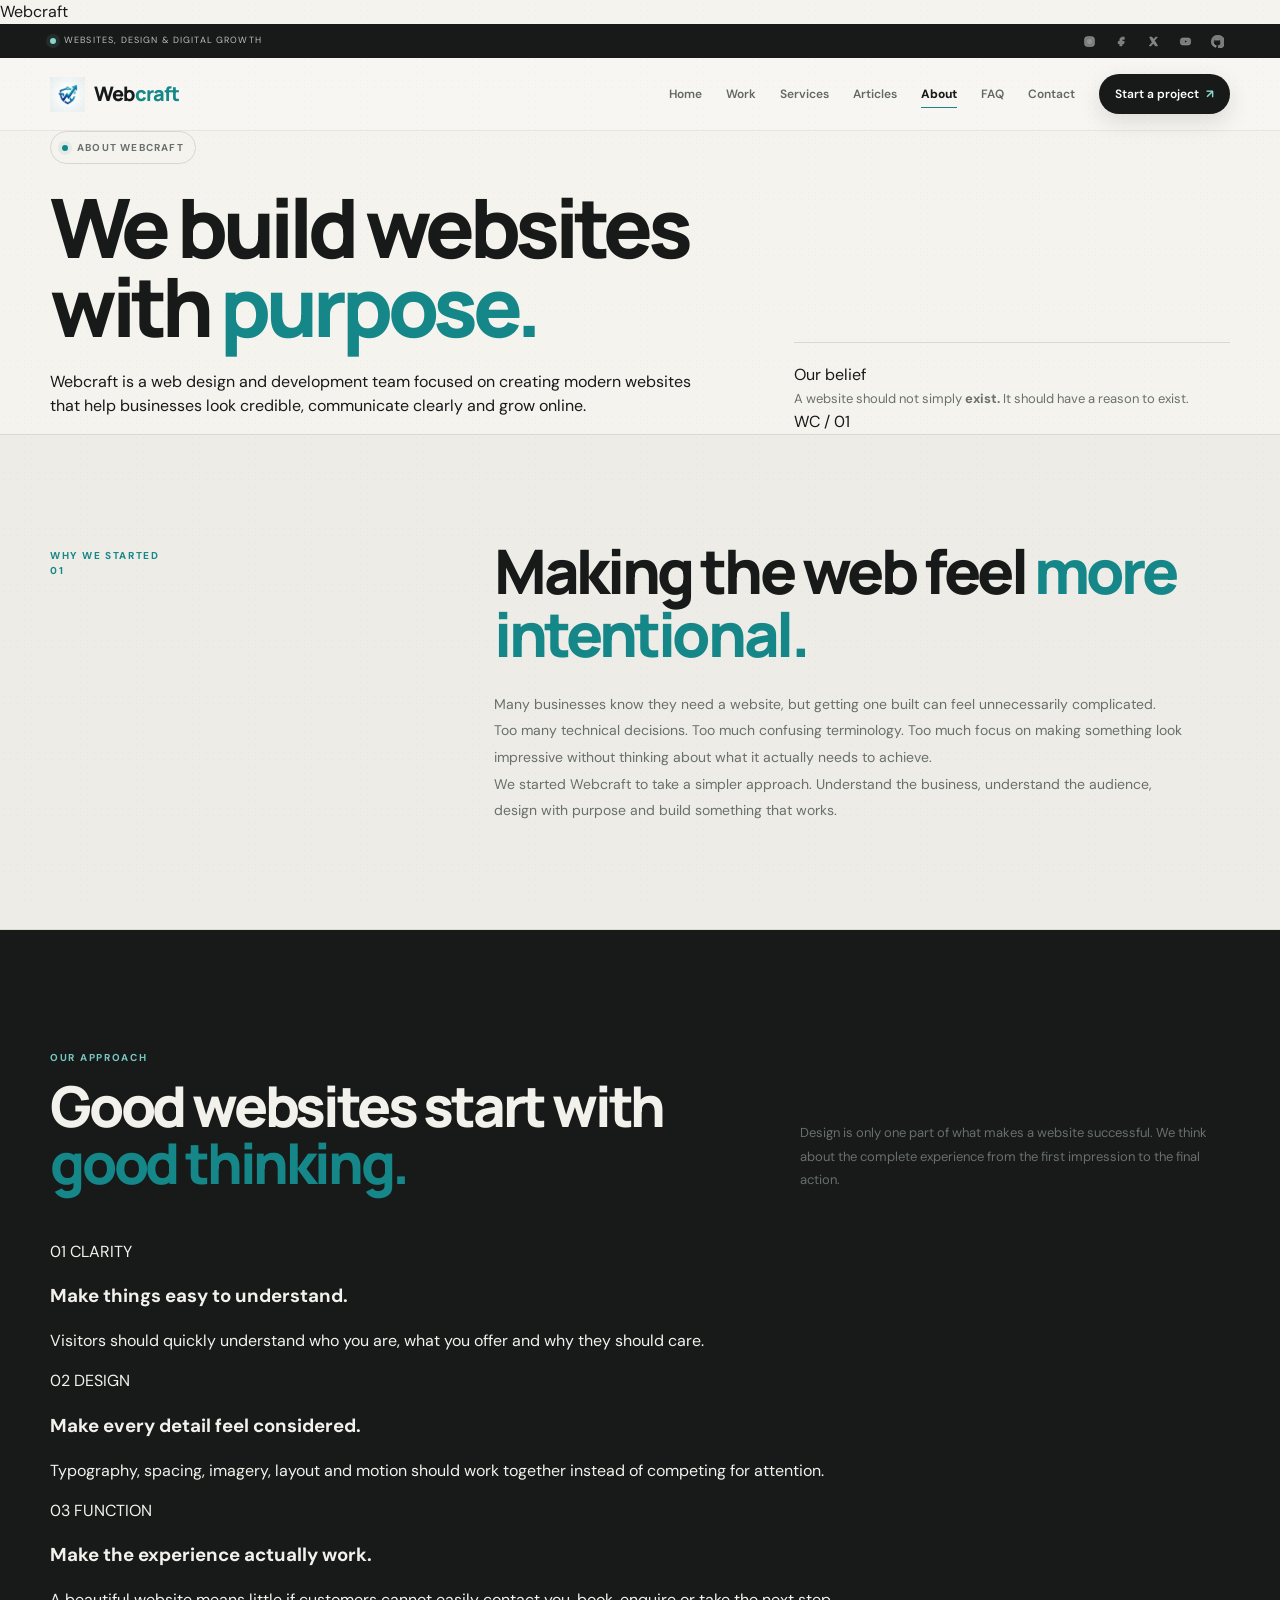
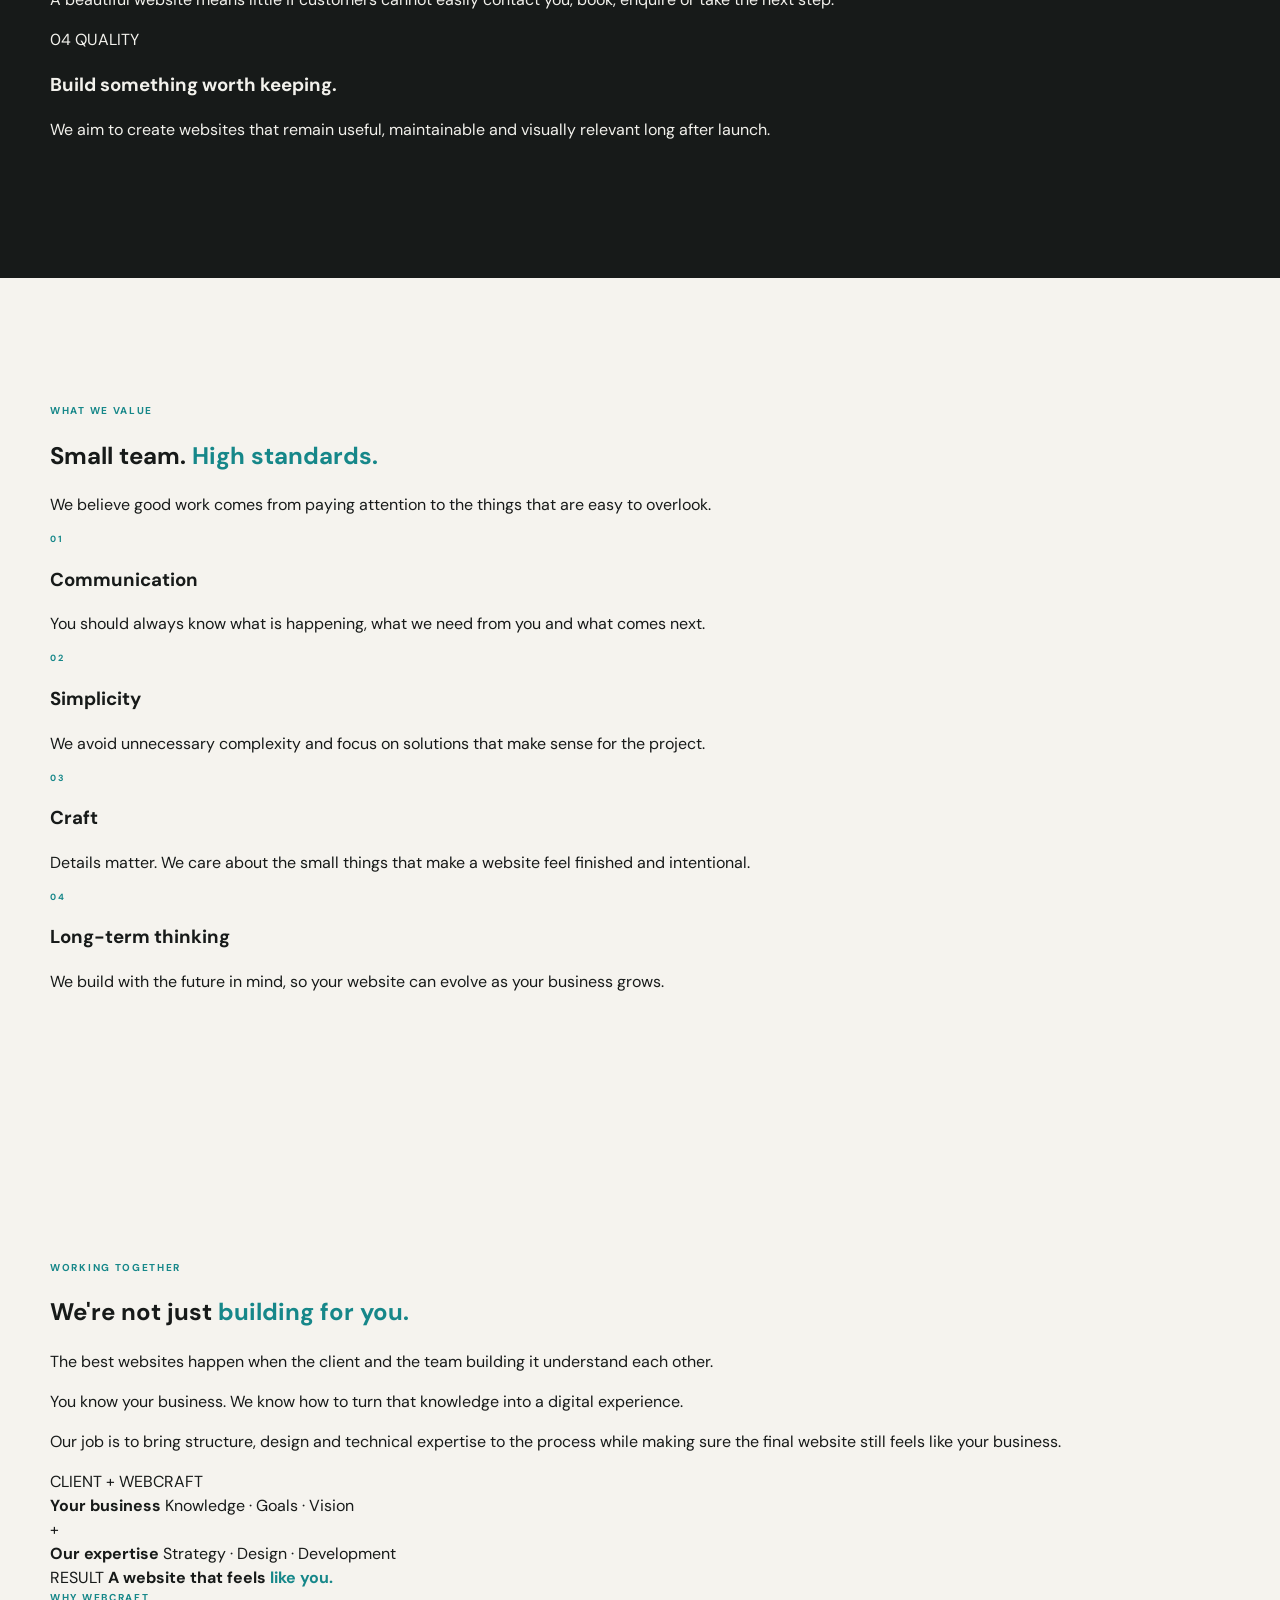
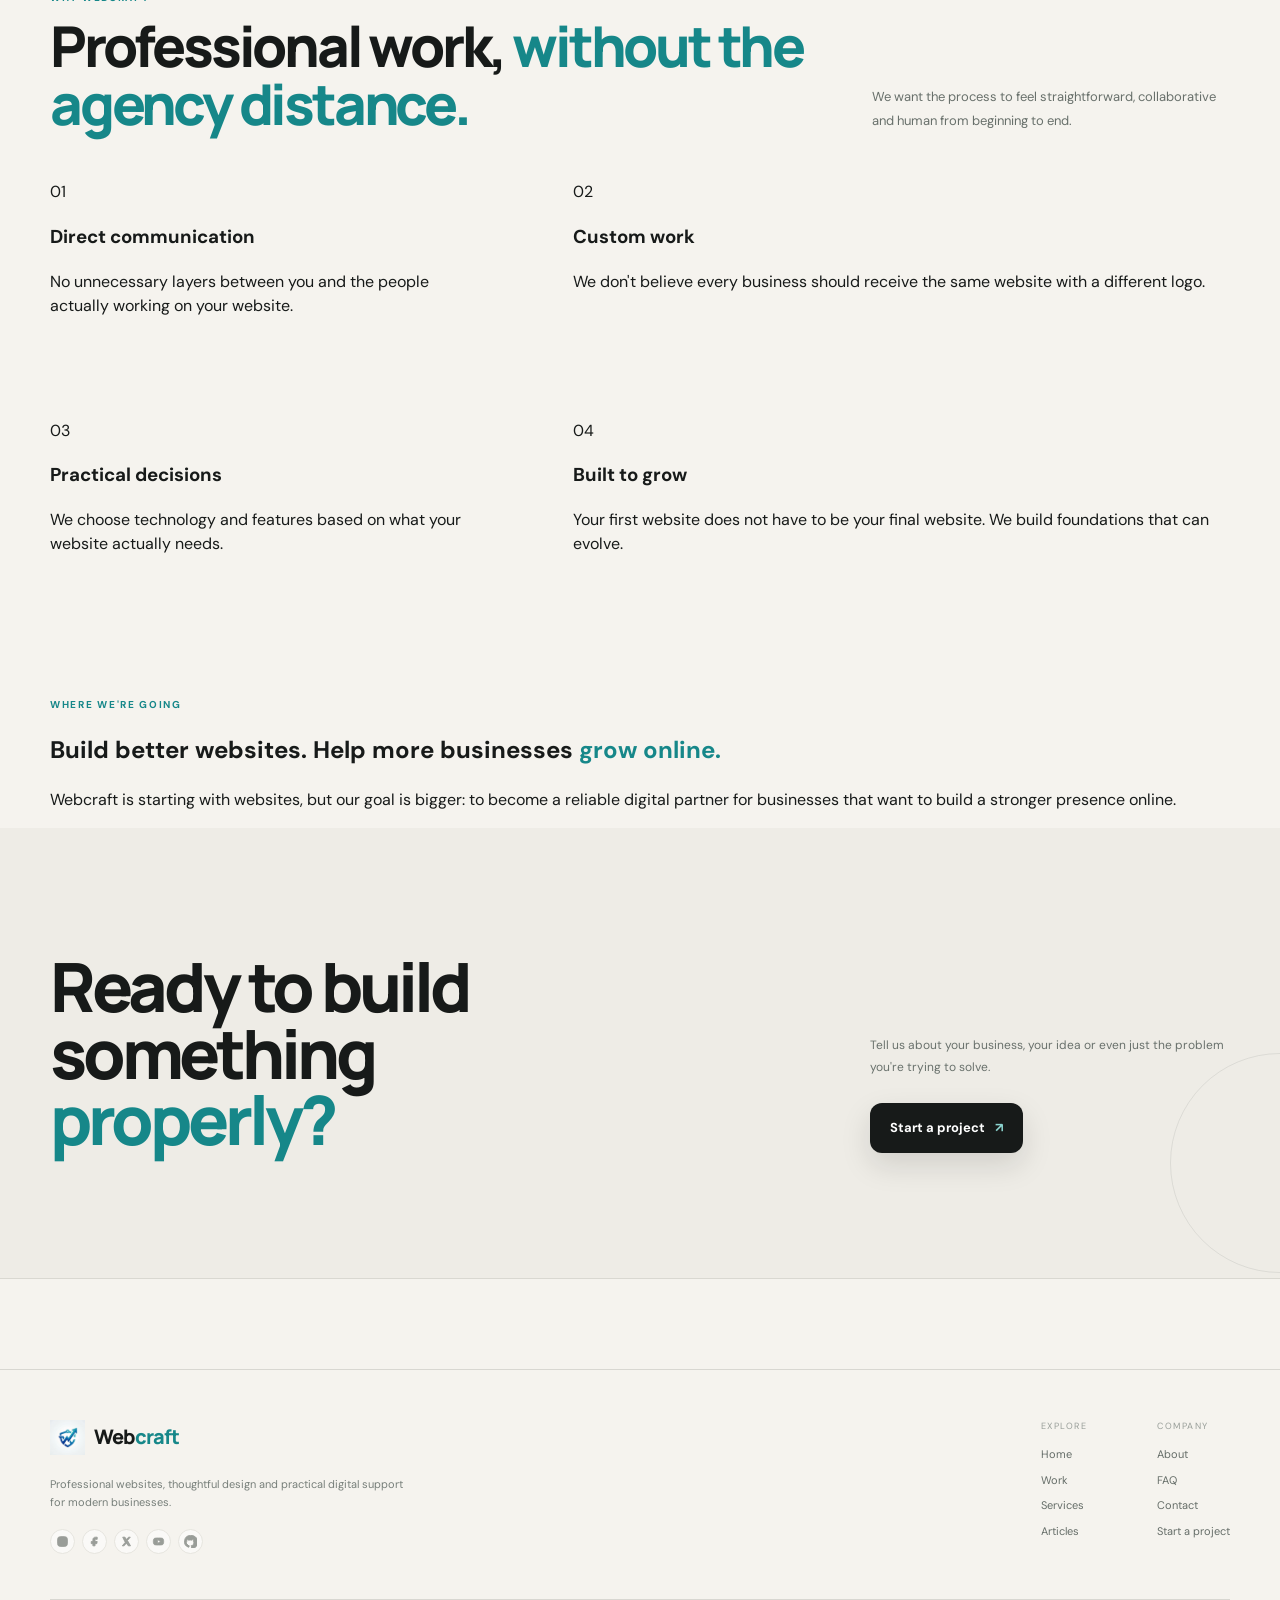
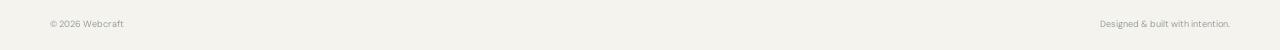
==== commit 9aa38d20: "Update Webcraft website" ====
--- a/pages/about/about.html
+++ b/pages/about/about.html
@@ -1,18 +1,13 @@
 <!DOCTYPE html>
+
 <html lang="en">
-
 <head>
-  <meta charset="UTF-8">
-
-  <meta
-    name="viewport"
-    content="width=device-width, initial-scale=1.0"
-  >
-
-  <meta name="author" content="Webcraft">
-  <meta name="description" content="Learn about Webcraft, a web design and development team creating modern, thoughtful and effective websites for businesses, brands and professionals.">
-  <!-- Google tag (gtag.js) -->
-<script async src="https://www.googletagmanager.com/gtag/js?id=G-W0EY0KVNQ7"></script>
+<meta charset="utf-8"/>
+<meta content="width=device-width, initial-scale=1.0" name="viewport"/>
+<meta content="Webcraft" name="author"/>
+<meta content="Learn about Webcraft, our approach to website design and development, and how we help businesses build a stronger online presence." name="description"/>
+<!-- Google tag (gtag.js) -->
+<script async="" src="https://www.googletagmanager.com/gtag/js?id=G-W0EY0KVNQ7"></script>
 <script>
   window.dataLayer = window.dataLayer || [];
   function gtag(){dataLayer.push(arguments);}
@@ -20,965 +15,536 @@
 
   gtag('config', 'G-W0EY0KVNQ7');
 </script>
-
-  <title>About Webcraft | Web Design & Development Team</title>
-
-  <!-- Fonts -->
-  <link rel="preconnect" href="https://fonts.googleapis.com">
-  <link rel="preconnect" href="https://fonts.gstatic.com" crossorigin>
-
-  <link
-    href="https://fonts.googleapis.com/css2?family=DM+Sans:wght@400;500;600;700&family=Manrope:wght@600;700;800&display=swap"
-    rel="stylesheet"
-  >
-
-  <!-- Shared styles -->
-  <!-- Page styles -->
-  <link rel="stylesheet" href="../../css/pages.css">
-  <link rel="stylesheet" href="../../css/styles.css">
-  <link rel="stylesheet" href="../../css/about.css">
-
-  <link rel="icon" type="image/png" href="../../assets/logo/favicon.png">
-  <link rel="canonical" href="https://webcraftboys.github.io/pages/about/about.html">
-  <meta name="robots" content="index,follow,max-image-preview:large">
-  <meta property="og:url" content="https://webcraftboys.github.io/pages/about/about.html">
-  <meta property="og:site_name" content="Webcraft">
-  <meta property="og:locale" content="en_US">
-  <meta property="og:image" content="https://webcraftboys.github.io/assets/logo/logo.png">
-  <meta name="twitter:card" content="summary_large_image">
-  <meta name="twitter:title" content="About Webcraft | Web Design & Development Team">
-  <meta name="twitter:description" content="Meet Webcraft and learn how we approach thoughtful, modern website design and development.">
-
-  <script type="application/ld+json">{"@context":"https://schema.org","@type":"WebPage","name":"About Webcraft | Web Design & Development Team","url":"https://webcraftboys.github.io/pages/about/about.html","isPartOf":{"@type":"WebSite","name":"Webcraft","url":"https://webcraftboys.github.io/"}}</script>
-  <meta property="og:title" content="About Webcraft | Web Design & Development Team">
-  <meta property="og:description" content="Meet Webcraft and learn how we approach thoughtful, modern website design and development.">
-</head>
-
-
+<title>About Webcraft | Web Design &amp; Development</title>
+<!-- Fonts -->
+<link href="https://fonts.googleapis.com" rel="preconnect"/>
+<link crossorigin="" href="https://fonts.gstatic.com" rel="preconnect"/>
+<link href="https://fonts.googleapis.com/css2?family=DM+Sans:wght@400;500;600;700&amp;family=Manrope:wght@600;700;800&amp;display=swap" rel="stylesheet"/>
+<!-- Shared styles -->
+<!-- Page styles -->
+<link href="../../css/pages.css" rel="stylesheet"/>
+<link href="../../css/styles.css" rel="stylesheet"/>
+<link href="../../css/about.css" rel="stylesheet"/>
+<link href="../../assets/logo/favicon.png" rel="icon" type="image/png"/>
+<link href="https://webcraftboys.github.io/pages/about/about.html" rel="canonical"/>
+<meta content="index,follow,max-image-preview:large" name="robots"/>
+<meta content="https://webcraftboys.github.io/pages/about/about.html" property="og:url"/>
+<meta content="Webcraft" property="og:site_name"/>
+<meta content="en_US" property="og:locale"/>
+<meta content="https://webcraftboys.github.io/assets/logo/logo.webp" property="og:image"/>
+<meta content="summary_large_image" name="twitter:card"/>
+<meta content="About Webcraft" name="twitter:title"/>
+<meta content="Learn about Webcraft, our approach to website design and development, and how we help businesses build a stronger online presence." name="twitter:description"/>
+<script type="application/ld+json">{"@context":"https://schema.org","@type":"WebPage","name":"About Webcraft | Web Design & Development Team","url":"https://webcraftboys.github.io/pages/about/about.html","isPartOf":{"@type":"WebSite","name":"Webcraft","url":"https://webcraftboys.github.io/"}}</script>
+<meta content="About Webcraft" property="og:title"/>
+<meta content="Learn about Webcraft, our approach to website design and development, and how we help businesses build a stronger online presence." property="og:description"/>
+<meta content="website" property="og:type"/><meta content="https://webcraftboys.github.io/assets/logo/logo.webp" name="twitter:image"/></head>
 <body>
-
-  <a class="skip-link" href="#main-content">Skip to content</a>
-
-
-  <!-- =====================================================
+<a class="skip-link" href="#main-content">Skip to content</a>
+<!-- =====================================================
        LOADER
   ====================================================== -->
-
-  <div
-    class="site-loader"
-    id="loader"
-    aria-hidden="true"
-  >
-
-    <div class="loader-grid" aria-hidden="true">
-      <i></i>
-      <i></i>
-      <i></i>
-      <i></i>
-      <i></i>
-      <i></i>
-      <i></i>
-      <i></i>
-      <i></i>
-    </div>
-
-    <div class="loader-brand">
-      <span>Webcraft</span>
-    </div>
-
-  </div>
-
-
-  <!-- =====================================================
+<div aria-hidden="true" class="site-loader" id="loader">
+<div aria-hidden="true" class="loader-grid">
+<i></i>
+<i></i>
+<i></i>
+<i></i>
+<i></i>
+<i></i>
+<i></i>
+<i></i>
+<i></i>
+</div>
+<div class="loader-brand">
+<span>Webcraft</span>
+</div>
+</div>
+<!-- =====================================================
        NAVIGATION
   ====================================================== -->
-
-  <header class="nav-wrap">
-
-    <nav
-      class="nav container"
-      aria-label="Main navigation"
-    >
-
-      <a
-        href="../../index.html"
-        class="brand"
-        aria-label="Webcraft home"
-      >
-
-        <img
-          src="../../assets/logo/logo.webp" width="320" height="320" decoding="async"
-          alt=""
-        >
-
-        <span>
-          Web<span>craft</span>
-        </span>
-
-      </a>
-
-
-      <button
-        class="menu-toggle"
-        type="button"
-        aria-label="Open navigation"
-        aria-expanded="false"
-        aria-controls="navLinks"
-      >
-
-        <span></span>
-        <span></span>
-        <span></span>
-
-      </button>
-
-
-      <div
-        class="nav-links"
-        id="navLinks"
-      >
-
-        <a href="../../index.html">
-          Home
-        </a>
-
-        <a href="../services/services.html">
-          Services
-        </a>
-
-        <a href="../work/work.html">
-          Our Work
-        </a>
-
-        <a href="../articles/articles.html">
-          Articles
-        </a>
-
-        <a
-          href="about.html"
-          aria-current="page"
-        >
-          About Us
-        </a>
-        
-        <a href="../contact/contact.html">
-          Contact Us
-        </a>
-        <a
-          href="../contact/contact.html"
-          class="nav-cta"
-        >
-          Start a project <b>↗</b>
-        </a>
-
-      </div>
-
-    </nav>
-
-  </header>
-
-
-  <main id="main-content">
-
-
-    <!-- ===================================================
+<header class="site-header">
+<div class="utility-bar">
+<div class="container utility-inner">
+<span class="utility-note"><span class="utility-dot"></span> Websites, design &amp; digital growth</span>
+<div aria-label="Webcraft social media" class="social-links"><a aria-label="Instagram" class="social-icon" data-social="instagram" href="#" rel="noopener noreferrer" target="_blank"><svg aria-hidden="true" viewbox="0 0 24 24"><rect height="18" rx="5" width="18" x="3" y="3"></rect><circle cx="12" cy="12" r="4"></circle><circle class="fill" cx="17.5" cy="6.5" r="1"></circle></svg></a><a aria-label="Facebook" class="social-icon" data-social="facebook" href="#" rel="noopener noreferrer" target="_blank"><svg aria-hidden="true" viewbox="0 0 24 24"><path d="M14 8h3V4h-3c-3.3 0-5 1.9-5 5v3H6v4h3v4h4v-4h3.2l.8-4H13V9c0-.7.3-1 1-1Z"></path></svg></a><a aria-label="X" class="social-icon" data-social="x" href="#" rel="noopener noreferrer" target="_blank"><svg aria-hidden="true" viewbox="0 0 24 24"><path d="M5 4h4.1l3.1 4.4L15.8 4H19l-5.3 6.1L19.4 20h-4.1l-3.5-5-4.3 5H4.2l5.5-6.4L5 4Zm2.5 1.8 8.8 12.4h.9L8.4 5.8h-.9Z"></path></svg></a><a aria-label="Youtube" class="social-icon" data-social="youtube" href="#" rel="noopener noreferrer" target="_blank"><svg aria-hidden="true" viewbox="0 0 24 24"><path d="M21 8.1a2.8 2.8 0 0 0-2-2C17.2 5.6 12 5.6 12 5.6s-5.2 0-7 .5a2.8 2.8 0 0 0-2 2C2.5 9.9 2.5 12 2.5 12s0 2.1.5 3.9a2.8 2.8 0 0 0 2 2c1.8.5 7 .5 7 .5s5.2 0 7-.5a2.8 2.8 0 0 0 2-2c.5-1.8.5-3.9.5-3.9s0-2.1-.5-3.9ZM10 15.6V8.4l6 3.6-6 3.6Z"></path></svg></a><a aria-label="Github" class="social-icon" data-social="github" href="#" rel="noopener noreferrer" target="_blank"><svg aria-hidden="true" viewbox="0 0 24 24"><path d="M12 .8a11.2 11.2 0 0 0-3.5 21.8c.6.1.8-.3.8-.6v-2.1c-3.1.7-3.8-1.3-3.8-1.3-.5-1.3-1.2-1.6-1.2-1.6-1-.7.1-.7.1-.7 1.1.1 1.7 1.1 1.7 1.1 1 .1.8 2 .8 2 0 1.6 1 1.9 1.9 1.9.1-.7.4-1.2.7-1.5-2.5-.3-5.1-1.2-5.1-5.5 0-1.2.4-2.2 1.1-3-.1-.3-.5-1.4.1-2.9 0 0 .9-.3 3 1.1a10.4 10.4 0 0 1 5.4 0c2.1-1.4 3-1.1 3-1.1.6 1.5.2 2.6.1 2.9.7.8 1.1 1.8 1.1 3 0 4.3-2.6 5.2-5.1 5.5.4.3.7 1 .7 2v3c0 .3.2.7.8.6A11.2 11.2 0 0 0 12 .8Z"></path></svg></a></div>
+</div>
+</div>
+<div class="nav-wrap">
+<nav aria-label="Main navigation" class="nav container">
+<a aria-label="Webcraft home" class="brand" href="/">
+<img alt="Webcraft" decoding="async" height="35" src="/assets/logo/logo.webp" width="35"/>
+<span>Web<span>craft</span></span>
+</a>
+<div class="nav-links" id="navLinks">
+<a href="/">Home</a>
+<a href="/pages/work/work.html">Work</a>
+<a href="/pages/services/services.html">Services</a>
+<a href="/pages/articles/articles.html">Articles</a>
+<a href="/pages/about/about.html">About</a>
+<a href="/pages/faq/faq.html">FAQ</a>
+<a href="/pages/contact/contact.html">Contact</a>
+<a class="nav-cta" href="/pages/contact/contact.html">Start a project <b>↗</b></a>
+</div>
+<button aria-controls="navLinks" aria-expanded="false" aria-label="Open navigation" class="menu-toggle" type="button">
+<span></span><span></span><span></span>
+</button>
+</nav>
+</div>
+</header>
+<main id="main-content">
+<!-- ===================================================
          ABOUT HERO
     ==================================================== -->
-
-    <section class="about-page-hero">
-
-      <div class="container about-hero-grid">
-
-
-        <div class="about-hero-copy reveal">
-
-          <span class="eyebrow">
-            <span></span>
+<section class="about-page-hero">
+<div class="container about-hero-grid">
+<div class="about-hero-copy reveal">
+<span class="eyebrow">
+<span></span>
             About Webcraft
           </span>
-
-          <h1>
+<h1>
             We build websites
             with <em>purpose.</em>
-          </h1>
-
-          <p>
+</h1>
+<p>
             Webcraft is a web design and development team focused
             on creating modern websites that help businesses look
             credible, communicate clearly and grow online.
           </p>
-
-        </div>
-
-
-        <div class="about-hero-side reveal">
-
-          <span class="about-side-label">
+</div>
+<div class="about-hero-side reveal">
+<span class="about-side-label">
             Our belief
           </span>
-
-          <p>
+<p>
             A website should not simply
             <strong>exist.</strong>
             It should have a reason to exist.
           </p>
-
-          <span class="about-side-mark">
+<span class="about-side-mark">
             WC / 01
           </span>
-
-        </div>
-
-      </div>
-
-    </section>
-
-
-    <!-- ===================================================
+</div>
+</div>
+</section>
+<!-- ===================================================
          INTRODUCTION
     ==================================================== -->
-
-    <section class="about-intro">
-
-      <div class="container about-intro-grid">
-
-
-        <div class="about-intro-label reveal">
-
-          <span class="section-kicker">
+<section class="about-intro">
+<div class="container about-intro-grid">
+<div class="about-intro-label reveal">
+<span class="section-kicker">
             Why we started
           </span>
-
-          <span class="about-intro-number">
+<span class="about-intro-number">
             01
           </span>
-
-        </div>
-
-
-        <div class="about-intro-content reveal">
-
-          <h2>
+</div>
+<div class="about-intro-content reveal">
+<h2>
             Making the web feel
             <em>more intentional.</em>
-          </h2>
-
-          <p>
+</h2>
+<p>
             Many businesses know they need a website, but getting
             one built can feel unnecessarily complicated.
           </p>
-
-          <p>
+<p>
             Too many technical decisions. Too much confusing
             terminology. Too much focus on making something look
             impressive without thinking about what it actually
             needs to achieve.
           </p>
-
-          <p>
+<p>
             We started Webcraft to take a simpler approach.
             Understand the business, understand the audience,
             design with purpose and build something that works.
           </p>
-
-        </div>
-
-      </div>
-
-    </section>
-
-
-    <!-- ===================================================
+</div>
+</div>
+</section>
+<!-- ===================================================
          APPROACH
     ==================================================== -->
-
-    <section class="about-approach section">
-
-      <div class="container">
-
-
-        <div class="section-heading reveal">
-
-          <div>
-
-            <span class="section-kicker">
+<section class="about-approach section">
+<div class="container">
+<div class="section-heading reveal">
+<div>
+<span class="section-kicker">
               Our approach
             </span>
-
-            <h2>
+<h2>
               Good websites
               start with <em>good thinking.</em>
-            </h2>
-
-          </div>
-
-          <p>
+</h2>
+</div>
+<p>
             Design is only one part of what makes a website
             successful. We think about the complete experience
             from the first impression to the final action.
           </p>
-
-        </div>
-
-
-        <div class="about-principles">
-
-
-          <!-- PRINCIPLE 01 -->
-
-          <article class="about-principle reveal">
-
-            <div class="about-principle-top">
-
-              <span>
+</div>
+<div class="about-principles">
+<!-- PRINCIPLE 01 -->
+<article class="about-principle reveal">
+<div class="about-principle-top">
+<span>
                 01
               </span>
-
-              <span>
+<span>
                 CLARITY
               </span>
-
-            </div>
-
-            <h3>
+</div>
+<h3>
               Make things easy to understand.
             </h3>
-
-            <p>
+<p>
               Visitors should quickly understand who you are,
               what you offer and why they should care.
             </p>
-
-          </article>
-
-
-          <!-- PRINCIPLE 02 -->
-
-          <article class="about-principle reveal">
-
-            <div class="about-principle-top">
-
-              <span>
+</article>
+<!-- PRINCIPLE 02 -->
+<article class="about-principle reveal">
+<div class="about-principle-top">
+<span>
                 02
               </span>
-
-              <span>
+<span>
                 DESIGN
               </span>
-
-            </div>
-
-            <h3>
+</div>
+<h3>
               Make every detail feel considered.
             </h3>
-
-            <p>
+<p>
               Typography, spacing, imagery, layout and motion
               should work together instead of competing for attention.
             </p>
-
-          </article>
-
-
-          <!-- PRINCIPLE 03 -->
-
-          <article class="about-principle reveal">
-
-            <div class="about-principle-top">
-
-              <span>
+</article>
+<!-- PRINCIPLE 03 -->
+<article class="about-principle reveal">
+<div class="about-principle-top">
+<span>
                 03
               </span>
-
-              <span>
+<span>
                 FUNCTION
               </span>
-
-            </div>
-
-            <h3>
+</div>
+<h3>
               Make the experience actually work.
             </h3>
-
-            <p>
+<p>
               A beautiful website means little if customers
               cannot easily contact you, book, enquire or take
               the next step.
             </p>
-
-          </article>
-
-
-          <!-- PRINCIPLE 04 -->
-
-          <article class="about-principle reveal">
-
-            <div class="about-principle-top">
-
-              <span>
+</article>
+<!-- PRINCIPLE 04 -->
+<article class="about-principle reveal">
+<div class="about-principle-top">
+<span>
                 04
               </span>
-
-              <span>
+<span>
                 QUALITY
               </span>
-
-            </div>
-
-            <h3>
+</div>
+<h3>
               Build something worth keeping.
             </h3>
-
-            <p>
+<p>
               We aim to create websites that remain useful,
               maintainable and visually relevant long after launch.
             </p>
-
-          </article>
-
-
-        </div>
-
-      </div>
-
-    </section>
-
-
-    <!-- ===================================================
+</article>
+</div>
+</div>
+</section>
+<!-- ===================================================
          WHAT WE VALUE
     ==================================================== -->
-
-    <section class="about-values">
-
-      <div class="container">
-
-
-        <div class="about-values-header reveal">
-
-          <span class="section-kicker">
+<section class="about-values">
+<div class="container">
+<div class="about-values-header reveal">
+<span class="section-kicker">
             What we value
           </span>
-
-          <h2>
+<h2>
             Small team.
             <em>High standards.</em>
-          </h2>
-
-          <p>
+</h2>
+<p>
             We believe good work comes from paying attention
             to the things that are easy to overlook.
           </p>
-
-        </div>
-
-
-        <div class="about-values-list">
-
-
-          <article class="about-value reveal">
-
-            <span class="about-value-number">
+</div>
+<div class="about-values-list">
+<article class="about-value reveal">
+<span class="about-value-number">
               01
             </span>
-
-            <div>
-
-              <h3>
+<div>
+<h3>
                 Communication
               </h3>
-
-              <p>
+<p>
                 You should always know what is happening,
                 what we need from you and what comes next.
               </p>
-
-            </div>
-
-          </article>
-
-
-          <article class="about-value reveal">
-
-            <span class="about-value-number">
+</div>
+</article>
+<article class="about-value reveal">
+<span class="about-value-number">
               02
             </span>
-
-            <div>
-
-              <h3>
+<div>
+<h3>
                 Simplicity
               </h3>
-
-              <p>
+<p>
                 We avoid unnecessary complexity and focus on
                 solutions that make sense for the project.
               </p>
-
-            </div>
-
-          </article>
-
-
-          <article class="about-value reveal">
-
-            <span class="about-value-number">
+</div>
+</article>
+<article class="about-value reveal">
+<span class="about-value-number">
               03
             </span>
-
-            <div>
-
-              <h3>
+<div>
+<h3>
                 Craft
               </h3>
-
-              <p>
+<p>
                 Details matter. We care about the small things
                 that make a website feel finished and intentional.
               </p>
-
-            </div>
-
-          </article>
-
-
-          <article class="about-value reveal">
-
-            <span class="about-value-number">
+</div>
+</article>
+<article class="about-value reveal">
+<span class="about-value-number">
               04
             </span>
-
-            <div>
-
-              <h3>
+<div>
+<h3>
                 Long-term thinking
               </h3>
-
-              <p>
+<p>
                 We build with the future in mind, so your website
                 can evolve as your business grows.
               </p>
-
-            </div>
-
-          </article>
-
-
-        </div>
-
-      </div>
-
-    </section>
-
-
-    <!-- ===================================================
+</div>
+</article>
+</div>
+</div>
+</section>
+<!-- ===================================================
          HOW WE WORK TOGETHER
     ==================================================== -->
-
-    <section class="about-collaboration section">
-
-      <div class="container">
-
-
-        <div class="about-collaboration-grid">
-
-
-          <div class="about-collaboration-copy reveal">
-
-            <span class="section-kicker">
+<section class="about-collaboration section">
+<div class="container">
+<div class="about-collaboration-grid">
+<div class="about-collaboration-copy reveal">
+<span class="section-kicker">
               Working together
             </span>
-
-            <h2>
+<h2>
               We're not just
               <em>building for you.</em>
-            </h2>
-
-            <p>
+</h2>
+<p>
               The best websites happen when the client and the
               team building it understand each other.
             </p>
-
-            <p>
+<p>
               You know your business. We know how to turn that
               knowledge into a digital experience.
             </p>
-
-            <p>
+<p>
               Our job is to bring structure, design and technical
               expertise to the process while making sure the
               final website still feels like your business.
             </p>
-
-          </div>
-
-
-          <div class="about-collaboration-card reveal">
-
-            <span class="about-card-label">
+</div>
+<div class="about-collaboration-card reveal">
+<span class="about-card-label">
               CLIENT + WEBCRAFT
             </span>
-
-            <div class="collaboration-diagram">
-
-              <div class="collaboration-node">
-                <strong>
+<div class="collaboration-diagram">
+<div class="collaboration-node">
+<strong>
                   Your
                   business
                 </strong>
-
-                <span>
+<span>
                   Knowledge · Goals · Vision
                 </span>
-              </div>
-
-
-              <div class="collaboration-line">
-                <span>+</span>
-              </div>
-
-
-              <div class="collaboration-node">
-                <strong>
+</div>
+<div class="collaboration-line">
+<span>+</span>
+</div>
+<div class="collaboration-node">
+<strong>
                   Our
                   expertise
                 </strong>
-
-                <span>
+<span>
                   Strategy · Design · Development
                 </span>
-              </div>
-
-            </div>
-
-
-            <div class="collaboration-result">
-
-              <span>
+</div>
+</div>
+<div class="collaboration-result">
+<span>
                 RESULT
               </span>
-
-              <strong>
+<strong>
                 A website that feels
                 <em>like you.</em>
-              </strong>
-
-            </div>
-
-          </div>
-
-        </div>
-
-      </div>
-
-    </section>
-
-
-    <!-- ===================================================
+</strong>
+</div>
+</div>
+</div>
+</div>
+</section>
+<!-- ===================================================
          WHY WEBCRAFT
     ==================================================== -->
-
-    <section class="about-why">
-
-      <div class="container">
-
-
-        <div class="section-heading reveal">
-
-          <div>
-
-            <span class="section-kicker">
+<section class="about-why">
+<div class="container">
+<div class="section-heading reveal">
+<div>
+<span class="section-kicker">
               Why Webcraft
             </span>
-
-            <h2>
+<h2>
               Professional work,
               <em>without the agency distance.</em>
-            </h2>
-
-          </div>
-
-          <p>
+</h2>
+</div>
+<p>
             We want the process to feel straightforward,
             collaborative and human from beginning to end.
           </p>
-
-        </div>
-
-
-        <div class="about-difference-grid">
-
-
-          <article class="difference-card reveal">
-
-            <span>
+</div>
+<div class="about-difference-grid">
+<article class="difference-card reveal">
+<span>
               01
             </span>
-
-            <h3>
+<h3>
               Direct communication
             </h3>
-
-            <p>
+<p>
               No unnecessary layers between you and the people
               actually working on your website.
             </p>
-
-          </article>
-
-
-          <article class="difference-card reveal">
-
-            <span>
+</article>
+<article class="difference-card reveal">
+<span>
               02
             </span>
-
-            <h3>
+<h3>
               Custom work
             </h3>
-
-            <p>
+<p>
               We don't believe every business should receive
               the same website with a different logo.
             </p>
-
-          </article>
-
-
-          <article class="difference-card reveal">
-
-            <span>
+</article>
+<article class="difference-card reveal">
+<span>
               03
             </span>
-
-            <h3>
+<h3>
               Practical decisions
             </h3>
-
-            <p>
+<p>
               We choose technology and features based on what
               your website actually needs.
             </p>
-
-          </article>
-
-
-          <article class="difference-card reveal">
-
-            <span>
+</article>
+<article class="difference-card reveal">
+<span>
               04
             </span>
-
-            <h3>
+<h3>
               Built to grow
             </h3>
-
-            <p>
+<p>
               Your first website does not have to be your final
               website. We build foundations that can evolve.
             </p>
-
-          </article>
-
-
-        </div>
-
-      </div>
-
-    </section>
-
-
-    <!-- ===================================================
+</article>
+</div>
+</div>
+</section>
+<!-- ===================================================
          VISION
     ==================================================== -->
-
-    <section class="about-vision section">
-
-      <div class="container about-vision-inner reveal">
-
-        <span class="section-kicker">
+<section class="about-vision section">
+<div class="container about-vision-inner reveal">
+<span class="section-kicker">
           Where we're going
         </span>
-
-        <h2>
+<h2>
           Build better websites.
           Help more businesses
           <em>grow online.</em>
-        </h2>
-
-        <p>
+</h2>
+<p>
           Webcraft is starting with websites, but our goal is
           bigger: to become a reliable digital partner for
           businesses that want to build a stronger presence online.
         </p>
-
-      </div>
-
-    </section>
-
-
-    <!-- ===================================================
+</div>
+</section>
+<!-- ===================================================
          CTA
     ==================================================== -->
-
-    <section class="page-cta">
-
-      <div class="container page-cta-inner">
-
-
-        <h2 class="reveal">
+<section class="page-cta">
+<div class="container page-cta-inner">
+<h2 class="reveal">
           Ready to build something
           <em>properly?</em>
-        </h2>
-
-
-        <div class="page-cta-copy reveal">
-
-          <p>
+</h2>
+<div class="page-cta-copy reveal">
+<p>
             Tell us about your business, your idea or even
             just the problem you're trying to solve.
           </p>
-
-          <a
-            href="../contact/contact.html"
-            class="btn btn-dark magnetic"
-          >
+<a class="btn btn-dark magnetic" href="../contact/contact.html">
             Start a project
             <span>↗</span>
-          </a>
-
-        </div>
-
-      </div>
-
-    </section>
-
-
-  </main>
-
-
-  <!-- =====================================================
+</a>
+</div>
+</div>
+</section>
+</main>
+<!-- =====================================================
        FOOTER
   ====================================================== -->
-
-  <footer class="footer">
-
-    <div class="container">
-
-
-      <div class="footer-main">
-
-
-        <div>
-
-          <a
-            href="../../index.html"
-            class="brand"
-          >
-
-            <img
-              src="../../assets/logo/logo.webp" width="320" height="320" decoding="async"
-              alt=""
-            >
-
-            <span>
-              Web<span>craft</span>
-            </span>
-
-          </a>
-
-          <p>
-            Websites that work.
-            <br>
-            Built with intention.
-          </p>
-
-        </div>
-
-
-        <div class="footer-links">
-
-
-          <div>
-
-            <span>
-              Explore
-            </span>
-
-            <a href="../../index.html">
-              Home
-            </a>
-
-            <a href="../services/services.html">
-              Services
-            </a>
-
-            <a href="../work/work.html">
-              Work
-            </a>
-
-            <a href="../articles/articles.html">
-              Articles
-            </a>
-
-          </div>
-
-
-          <div>
-
-            <span>
-              Company
-            </span>
-
-            <a
-              href="about.html"
-            >
-              About
-            </a>
-
-            <a
-              href="../contact/contact.html"
-            >
-              Contact
-            </a>
-
-            <a
-              href="../faq/faq.html"
-            >
-              FAQ
-            </a>
-
-          </div>
-
-
-        </div>
-
-      </div>
-
-
-      <div class="footer-bottom">
-
-        <span>
-          © <span id="year"></span> Webcraft
-        </span>
-
-        <span>
-          Designed & built by Webcraft
-        </span>
-
-      </div>
-
-    </div>
-
-  </footer>
-
-
-  <!-- =====================================================
+<footer class="footer">
+<div class="container">
+<div class="footer-main">
+<div class="footer-brand">
+<a class="brand" href="/"><img alt="Webcraft" decoding="async" height="35" src="/assets/logo/logo.webp" width="35"/><span>Web<span>craft</span></span></a>
+<p>Professional websites, thoughtful design and practical digital support for modern businesses.</p>
+<div aria-label="Webcraft social media" class="footer-socials"><a aria-label="Instagram" class="social-icon" data-social="instagram" href="#" rel="noopener noreferrer" target="_blank"><svg aria-hidden="true" viewbox="0 0 24 24"><rect height="18" rx="5" width="18" x="3" y="3"></rect><circle cx="12" cy="12" r="4"></circle><circle class="fill" cx="17.5" cy="6.5" r="1"></circle></svg></a><a aria-label="Facebook" class="social-icon" data-social="facebook" href="#" rel="noopener noreferrer" target="_blank"><svg aria-hidden="true" viewbox="0 0 24 24"><path d="M14 8h3V4h-3c-3.3 0-5 1.9-5 5v3H6v4h3v4h4v-4h3.2l.8-4H13V9c0-.7.3-1 1-1Z"></path></svg></a><a aria-label="X" class="social-icon" data-social="x" href="#" rel="noopener noreferrer" target="_blank"><svg aria-hidden="true" viewbox="0 0 24 24"><path d="M5 4h4.1l3.1 4.4L15.8 4H19l-5.3 6.1L19.4 20h-4.1l-3.5-5-4.3 5H4.2l5.5-6.4L5 4Zm2.5 1.8 8.8 12.4h.9L8.4 5.8h-.9Z"></path></svg></a><a aria-label="Youtube" class="social-icon" data-social="youtube" href="#" rel="noopener noreferrer" target="_blank"><svg aria-hidden="true" viewbox="0 0 24 24"><path d="M21 8.1a2.8 2.8 0 0 0-2-2C17.2 5.6 12 5.6 12 5.6s-5.2 0-7 .5a2.8 2.8 0 0 0-2 2C2.5 9.9 2.5 12 2.5 12s0 2.1.5 3.9a2.8 2.8 0 0 0 2 2c1.8.5 7 .5 7 .5s5.2 0 7-.5a2.8 2.8 0 0 0 2-2c.5-1.8.5-3.9.5-3.9s0-2.1-.5-3.9ZM10 15.6V8.4l6 3.6-6 3.6Z"></path></svg></a><a aria-label="Github" class="social-icon" data-social="github" href="#" rel="noopener noreferrer" target="_blank"><svg aria-hidden="true" viewbox="0 0 24 24"><path d="M12 .8a11.2 11.2 0 0 0-3.5 21.8c.6.1.8-.3.8-.6v-2.1c-3.1.7-3.8-1.3-3.8-1.3-.5-1.3-1.2-1.6-1.2-1.6-1-.7.1-.7.1-.7 1.1.1 1.7 1.1 1.7 1.1 1 .1.8 2 .8 2 0 1.6 1 1.9 1.9 1.9.1-.7.4-1.2.7-1.5-2.5-.3-5.1-1.2-5.1-5.5 0-1.2.4-2.2 1.1-3-.1-.3-.5-1.4.1-2.9 0 0 .9-.3 3 1.1a10.4 10.4 0 0 1 5.4 0c2.1-1.4 3-1.1 3-1.1.6 1.5.2 2.6.1 2.9.7.8 1.1 1.8 1.1 3 0 4.3-2.6 5.2-5.1 5.5.4.3.7 1 .7 2v3c0 .3.2.7.8.6A11.2 11.2 0 0 0 12 .8Z"></path></svg></a></div>
+</div>
+<div class="footer-links">
+<div><span>Explore</span><a href="/">Home</a><a href="/pages/work/work.html">Work</a><a href="/pages/services/services.html">Services</a><a href="/pages/articles/articles.html">Articles</a></div>
+<div><span>Company</span><a href="/pages/about/about.html">About</a><a href="/pages/faq/faq.html">FAQ</a><a href="/pages/contact/contact.html">Contact</a><a href="/pages/contact/contact.html">Start a project</a></div>
+</div>
+</div>
+<div class="footer-bottom"><span>© <span id="year"></span> Webcraft</span><span>Designed &amp; built with intention.</span></div>
+</div>
+</footer>
+<!-- =====================================================
        JAVASCRIPT
   ====================================================== -->
-
-  <script src="../../js/main.js"></script>
-   <!-- Cloudflare Web Analytics --><script type='module' src='https://static.cloudflareinsights.com/beacon.min.js' data-cf-beacon='{"token": "63a4262f47704f2aa8d74ef2e0de4230"}'></script><!-- End Cloudflare Web Analytics -->
-
-</body>
-
+<script src="../../js/main.js"></script>
+<!-- Cloudflare Web Analytics --><script data-cf-beacon='{"token": "63a4262f47704f2aa8d74ef2e0de4230"}' src="https://static.cloudflareinsights.com/beacon.min.js" type="module"></script><!-- End Cloudflare Web Analytics -->
+<script defer="True" src="/js/social-links.js"></script></body>
 </html>
--- a/css/styles.css
+++ b/css/styles.css
@@ -461,7 +461,7 @@
 .hero {
   min-height: 790px;
 
-  padding-top: 155px;
+  padding-top: 120px;
   padding-bottom: 95px;
 
   display: grid;
@@ -2288,3 +2288,72 @@
   html { scroll-behavior: auto; }
   *, *::before, *::after { animation-duration: .01ms !important; animation-iteration-count: 1 !important; transition-duration: .01ms !important; }
 }
+
+
+/* =========================================================
+   WEBCRAFT 2026 GLOBAL HEADER / SOCIAL SYSTEM
+========================================================= */
+.site-header{position:relative;z-index:110}
+.utility-bar{height:34px;background:var(--ink);color:#fff}
+.utility-inner{height:34px;display:flex;align-items:center;justify-content:space-between;gap:20px}
+.utility-note{font-size:9px;letter-spacing:1.15px;text-transform:uppercase;color:rgba(255,255,255,.72);display:flex;align-items:center;gap:8px}
+.utility-dot{width:6px;height:6px;border-radius:50%;background:var(--accent-light);box-shadow:0 0 0 4px rgba(139,212,207,.1)}
+.social-links,.footer-socials{display:flex;align-items:center;gap:7px}
+.social-icon{width:25px;height:25px;border-radius:50%;display:inline-flex;align-items:center;justify-content:center;color:rgba(255,255,255,.78);text-decoration:none;transition:background .2s ease,color .2s ease,transform .2s ease}
+.social-icon:hover{background:rgba(255,255,255,.12);color:#fff;transform:translateY(-1px)}
+.social-icon.unconfigured{opacity:.55;cursor:default}
+.social-icon svg{width:13px;height:13px;fill:currentColor;stroke:currentColor;stroke-width:1.6}
+.social-icon svg .fill{fill:currentColor;stroke:none}
+.nav-wrap{position:relative;top:auto;left:auto}
+.nav{height:72px}
+.nav-links{gap:24px}
+.nav-links a{font-size:12px;font-weight:600}
+.nav-links a[aria-current="page"]:not(.nav-cta){color:var(--ink);font-weight:800}
+.nav-links a[aria-current="page"]:not(.nav-cta)::after{width:100%}
+.nav-cta{box-shadow:0 8px 22px rgba(23,26,25,.12)}
+.footer{margin-top:90px}
+.footer-brand{max-width:360px}
+.footer-socials{margin-top:18px}
+.footer-socials .social-icon{color:var(--ink-soft);border:1px solid var(--line);background:var(--surface)}
+.footer-socials .social-icon:hover{background:var(--ink);color:#fff;border-color:var(--ink)}
+.footer-links{gap:70px}
+
+/* Articles */
+.article-grid{display:grid;grid-template-columns:repeat(3,1fr);gap:18px;margin-top:42px}
+.article-card{display:flex;flex-direction:column;min-height:100%;background:var(--surface);border:1px solid var(--line);border-radius:var(--radius-lg);padding:26px;box-shadow:var(--shadow-sm);text-decoration:none;transition:transform .25s ease,box-shadow .25s ease,border-color .25s ease}
+.article-card:hover{transform:translateY(-5px);box-shadow:var(--shadow-md);border-color:#c7c6bf}
+.article-card .article-meta{display:flex;gap:10px;align-items:center;color:var(--muted);font-size:10px;letter-spacing:.8px;text-transform:uppercase;margin-bottom:26px}
+.article-card h2{margin:0 0 12px;font-family:"Manrope",sans-serif;font-size:25px;line-height:1.12;letter-spacing:-1px}
+.article-card p{margin:0;color:var(--ink-soft);font-size:13px;line-height:1.75}
+.article-card .read-more{margin-top:auto;padding-top:24px;color:var(--accent);font-size:12px;font-weight:800}
+.article-layout{max-width:820px;margin:0 auto;padding-bottom:30px}
+.article-layout .article-intro{font-size:19px;line-height:1.7;color:var(--ink-soft);max-width:720px}
+.article-layout h2{margin-top:58px;font-family:"Manrope",sans-serif;font-size:32px;line-height:1.18;letter-spacing:-1px}
+.article-layout h3{margin-top:34px;font-family:"Manrope",sans-serif;font-size:21px}
+.article-layout p,.article-layout li{color:var(--ink-soft);font-size:15px;line-height:1.85}
+.article-layout ul{padding-left:22px}
+.article-callout{margin:38px 0;padding:25px 28px;background:var(--accent-soft);border:1px solid #cde9e6;border-radius:16px}
+.article-callout strong{font-family:"Manrope",sans-serif}
+.article-actions{display:flex;gap:12px;flex-wrap:wrap;margin-top:34px}
+.breadcrumbs{display:flex;gap:8px;align-items:center;color:var(--muted);font-size:11px;margin-bottom:18px}
+.breadcrumbs a{text-decoration:none;color:var(--ink-soft)}
+.breadcrumbs a:hover{color:var(--accent)}
+
+@media (max-width:900px){
+ .nav-links{gap:15px}
+ .nav-links a{font-size:11px}
+ .article-grid{grid-template-columns:repeat(2,1fr)}
+}
+@media (max-width:768px){
+ .utility-note{font-size:8px;letter-spacing:.7px}
+ .social-links{gap:2px}
+ .social-icon{width:24px;height:24px}
+ .nav{height:68px}
+ .nav-wrap{background:rgba(245,243,238,.9);border-bottom:1px solid rgba(23,26,25,.08);backdrop-filter:blur(18px);-webkit-backdrop-filter:blur(18px)}
+ .nav-links{top:68px}
+ .article-grid{grid-template-columns:1fr}
+ .article-layout .article-intro{font-size:17px}
+ .article-layout h2{font-size:27px}
+}
+
+@media (min-width:769px){.page-hero{padding-top:125px;padding-bottom:90px}.hero{padding-top:120px}}
